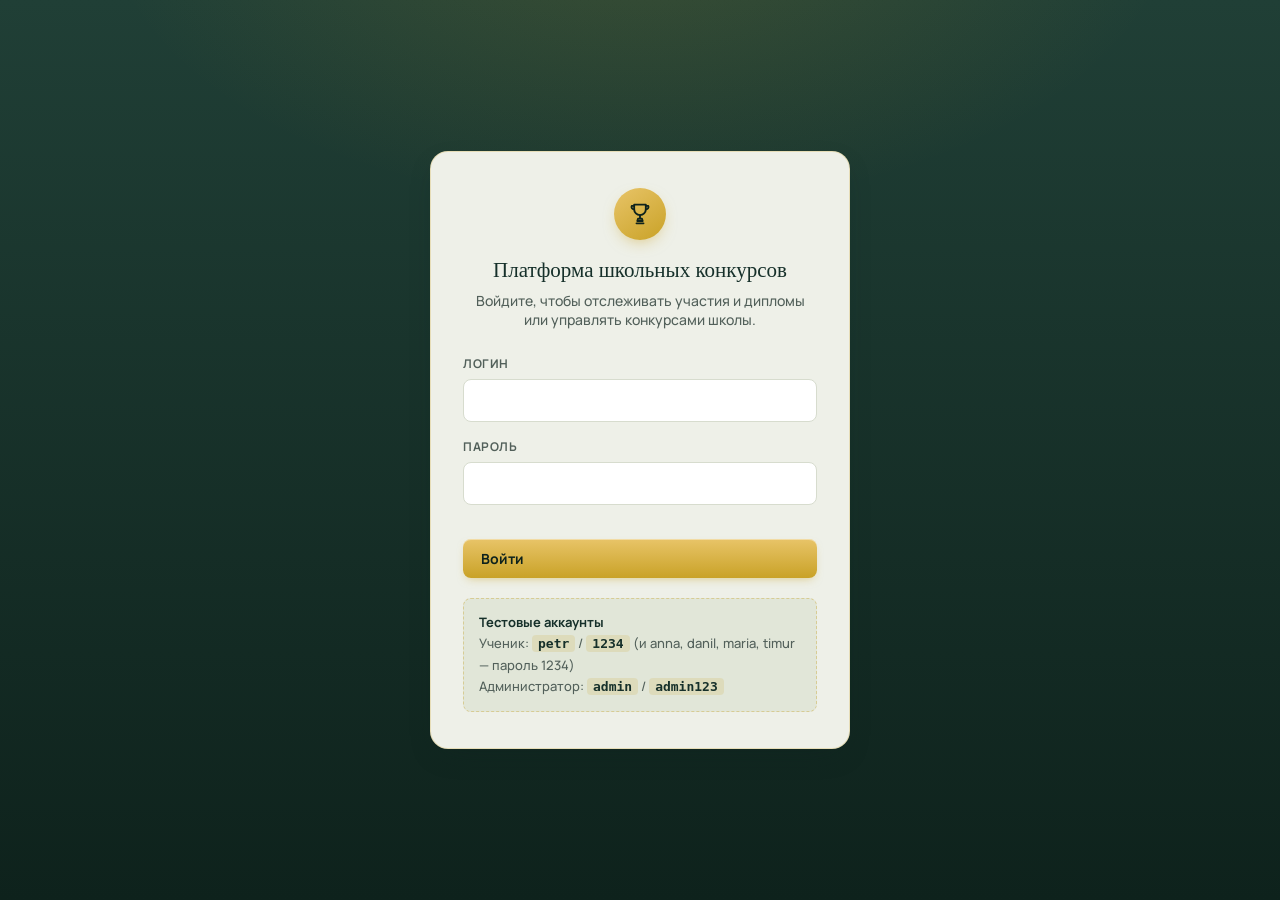
==== index.html @ c2c910e3 "Школьная платформа конкурсов: прототип 9-11 класс + редизайн «Витрина наград» Клиентский прототип (H" ====
<!doctype html>
<html lang="ru">
<head>
  <meta charset="utf-8" />
  <meta name="viewport" content="width=device-width, initial-scale=1" />
  <title>Платформа школьных конкурсов — вход</title>
  <link rel="stylesheet" href="css/style.css" />
</head>
<body>
  <div class="login-page">
    <div class="login-card">
      <div class="login-card__crest"><svg class="icon"><use href="#icon-trophy"></use></svg></div>
      <h1>Платформа школьных конкурсов</h1>
      <p class="subtitle">Войдите, чтобы отслеживать участия и дипломы или управлять конкурсами школы.</p>

      <form id="login-form">
        <div class="field">
          <label for="login">Логин</label>
          <input id="login" name="login" type="text" autocomplete="username" required />
        </div>
        <div class="field">
          <label for="password">Пароль</label>
          <input id="password" name="password" type="password" autocomplete="current-password" required />
        </div>
        <p class="error-text" id="error-text"></p>
        <button type="submit" class="btn" style="width:100%">Войти</button>
      </form>

      <div class="hint-box">
        <strong>Тестовые аккаунты</strong><br />
        Ученик: <code>petr</code> / <code>1234</code> (и anna, danil, maria, timur — пароль 1234)<br />
        Администратор: <code>admin</code> / <code>admin123</code>
      </div>
    </div>
  </div>

  <script src="js/db.js"></script>
  <script src="js/api.js"></script>
  <script src="js/common.js"></script>
  <script src="js/login.js"></script>
</body>
</html>
---- css/style.css ----
/* Шрифты размещены локально (assets/fonts) — не зависят от доступности Google Fonts
   на GitHub Pages. Forum выбран вместо Cinzel: тот же мир «гравированных римских
   капителей», но, в отличие от Cinzel, реально включает кириллицу (у Cinzel в
   каталоге Google Fonts нет кириллического подмножества вообще — для русского
   текста он молча откатывался на Georgia). Forum — однонасыщенный (400). */
@font-face {
  font-family: "Forum";
  font-style: normal;
  font-weight: 400;
  font-display: swap;
  src: url("../assets/fonts/forum-400-cyrillic.woff2") format("woff2");
  unicode-range: U+0301, U+0400-045F, U+0490-0491, U+04B0-04B1, U+2116;
}
@font-face {
  font-family: "Forum";
  font-style: normal;
  font-weight: 400;
  font-display: swap;
  src: url("../assets/fonts/forum-400-cyrillic-ext.woff2") format("woff2");
  unicode-range: U+0460-052F, U+1C80-1C8A, U+20B4, U+2DE0-2DFF, U+A640-A69F, U+FE2E-FE2F;
}
@font-face {
  font-family: "Forum";
  font-style: normal;
  font-weight: 400;
  font-display: swap;
  src: url("../assets/fonts/forum-400-latin.woff2") format("woff2");
  unicode-range: U+0000-00FF, U+0131, U+0152-0153, U+02BB-02BC, U+02C6, U+02DA, U+02DC, U+2000-206F, U+2122;
}
@font-face {
  font-family: "Manrope";
  font-style: normal;
  font-weight: 500;
  font-display: swap;
  src: url("../assets/fonts/manrope-500-cyrillic.woff2") format("woff2");
  unicode-range: U+0301, U+0400-045F, U+0490-0491, U+04B0-04B1, U+2116;
}
@font-face {
  font-family: "Manrope";
  font-style: normal;
  font-weight: 500;
  font-display: swap;
  src: url("../assets/fonts/manrope-500-cyrillic-ext.woff2") format("woff2");
  unicode-range: U+0460-052F, U+1C80-1C8A, U+20B4, U+2DE0-2DFF, U+A640-A69F, U+FE2E-FE2F;
}
@font-face {
  font-family: "Manrope";
  font-style: normal;
  font-weight: 500;
  font-display: swap;
  src: url("../assets/fonts/manrope-500-latin.woff2") format("woff2");
  unicode-range: U+0000-00FF, U+0131, U+0152-0153, U+02BB-02BC, U+02C6, U+02DA, U+02DC, U+2000-206F, U+2122;
}
@font-face {
  font-family: "Manrope";
  font-style: normal;
  font-weight: 600;
  font-display: swap;
  src: url("../assets/fonts/manrope-600-cyrillic.woff2") format("woff2");
  unicode-range: U+0301, U+0400-045F, U+0490-0491, U+04B0-04B1, U+2116;
}
@font-face {
  font-family: "Manrope";
  font-style: normal;
  font-weight: 600;
  font-display: swap;
  src: url("../assets/fonts/manrope-600-cyrillic-ext.woff2") format("woff2");
  unicode-range: U+0460-052F, U+1C80-1C8A, U+20B4, U+2DE0-2DFF, U+A640-A69F, U+FE2E-FE2F;
}
@font-face {
  font-family: "Manrope";
  font-style: normal;
  font-weight: 600;
  font-display: swap;
  src: url("../assets/fonts/manrope-600-latin.woff2") format("woff2");
  unicode-range: U+0000-00FF, U+0131, U+0152-0153, U+02BB-02BC, U+02C6, U+02DA, U+02DC, U+2000-206F, U+2122;
}
@font-face {
  font-family: "Manrope";
  font-style: normal;
  font-weight: 700;
  font-display: swap;
  src: url("../assets/fonts/manrope-700-cyrillic.woff2") format("woff2");
  unicode-range: U+0301, U+0400-045F, U+0490-0491, U+04B0-04B1, U+2116;
}
@font-face {
  font-family: "Manrope";
  font-style: normal;
  font-weight: 700;
  font-display: swap;
  src: url("../assets/fonts/manrope-700-cyrillic-ext.woff2") format("woff2");
  unicode-range: U+0460-052F, U+1C80-1C8A, U+20B4, U+2DE0-2DFF, U+A640-A69F, U+FE2E-FE2F;
}
@font-face {
  font-family: "Manrope";
  font-style: normal;
  font-weight: 700;
  font-display: swap;
  src: url("../assets/fonts/manrope-700-latin.woff2") format("woff2");
  unicode-range: U+0000-00FF, U+0131, U+0152-0153, U+02BB-02BC, U+02C6, U+02DA, U+02DC, U+2000-206F, U+2122;
}
@font-face {
  font-family: "Manrope";
  font-style: normal;
  font-weight: 800;
  font-display: swap;
  src: url("../assets/fonts/manrope-800-cyrillic.woff2") format("woff2");
  unicode-range: U+0301, U+0400-045F, U+0490-0491, U+04B0-04B1, U+2116;
}
@font-face {
  font-family: "Manrope";
  font-style: normal;
  font-weight: 800;
  font-display: swap;
  src: url("../assets/fonts/manrope-800-cyrillic-ext.woff2") format("woff2");
  unicode-range: U+0460-052F, U+1C80-1C8A, U+20B4, U+2DE0-2DFF, U+A640-A69F, U+FE2E-FE2F;
}
@font-face {
  font-family: "Manrope";
  font-style: normal;
  font-weight: 800;
  font-display: swap;
  src: url("../assets/fonts/manrope-800-latin.woff2") format("woff2");
  unicode-range: U+0000-00FF, U+0131, U+0152-0153, U+02BB-02BC, U+02C6, U+02DA, U+02DC, U+2000-206F, U+2122;
}

:root {
  --velvet: #16302a;
  --velvet-light: #203f36;
  --velvet-deeper: #0e221c;
  --brass: #c9a227;
  --brass-bright: #e8c468;
  --brass-dim: rgba(201, 162, 39, 0.38);
  --cream: #eef0e8;
  --cream-deep: #e1e6d8;
  --ink: #20251f;
  --ink-muted: #52605a;
  --border: #d7dcce;
  --danger: #a3291f;
  --danger-bg: #f7e6e3;
  --radius: 12px;
  --radius-sm: 8px;
  --shadow-card: 0 1px 2px rgba(22, 48, 41, 0.06), 0 8px 20px -10px rgba(22, 48, 41, 0.18);
  --shadow-raised: 0 10px 30px -12px rgba(14, 34, 28, 0.35);
  --ease-out: cubic-bezier(0.16, 1, 0.3, 1);
}

* { box-sizing: border-box; }

body {
  margin: 0;
  font-family: "Manrope", "Segoe UI", sans-serif;
  background: var(--cream);
  color: var(--ink);
  -webkit-font-smoothing: antialiased;
}

h1, h2, h3, .cinzel {
  font-family: "Forum", Georgia, serif;
  font-weight: 400; /* Forum ships one weight; browser-bold would fake-embolden */
}

a { color: inherit; }

::selection { background: var(--brass); color: var(--velvet-deeper); }

:focus-visible {
  outline: 2px solid var(--brass);
  outline-offset: 2px;
  border-radius: 4px;
}

::-webkit-scrollbar { width: 12px; height: 12px; }
::-webkit-scrollbar-track { background: var(--cream-deep); }
::-webkit-scrollbar-thumb { background: var(--brass-dim); border-radius: 8px; border: 3px solid var(--cream-deep); }
::-webkit-scrollbar-thumb:hover { background: var(--brass); }
* { scrollbar-color: var(--brass-dim) var(--cream-deep); scrollbar-width: thin; }

.container {
  max-width: 1120px;
  margin: 0 auto;
  padding: 0 20px;
}

/* ---------- icons ---------- */
.icon {
  width: 18px;
  height: 18px;
  stroke: currentColor;
  fill: none;
  stroke-width: 1.6;
  stroke-linecap: round;
  stroke-linejoin: round;
  flex-shrink: 0;
}
.icon-sprite { position: absolute; width: 0; height: 0; overflow: hidden; }

/* ---------- navbar: the velvet display-case rail ---------- */
.navbar {
  background: var(--velvet);
  background-image: linear-gradient(180deg, var(--velvet-light), var(--velvet) 60%);
  position: sticky;
  top: 0;
  z-index: 10;
  box-shadow: 0 1px 0 rgba(0, 0, 0, 0.25), var(--shadow-raised);
}
.navbar .container {
  display: flex;
  align-items: center;
  justify-content: space-between;
  min-height: 68px;
  flex-wrap: wrap;
  gap: 10px;
}
.navbar__brand {
  font-family: "Forum", Georgia, serif;
  font-weight: 400;
  font-size: 17px;
  letter-spacing: 0.06em;
  text-transform: uppercase;
  display: flex;
  align-items: center;
  gap: 10px;
  color: var(--cream);
}
.navbar__brand .icon { width: 24px; height: 24px; color: var(--brass-bright); }
.navbar__links {
  display: flex;
  gap: 4px;
  flex-wrap: wrap;
}
.navbar__links a {
  text-decoration: none;
  padding: 9px 16px;
  border-radius: 999px;
  color: rgba(250, 247, 240, 0.72);
  font-weight: 600;
  font-size: 13.5px;
  letter-spacing: 0.01em;
  transition: background 0.15s var(--ease-out), color 0.15s var(--ease-out);
}
.navbar__links a.active {
  background: linear-gradient(180deg, var(--brass-bright), var(--brass));
  color: var(--velvet-deeper);
}
.navbar__links a:hover:not(.active) {
  background: rgba(250, 247, 240, 0.08);
  color: var(--cream);
}
.navbar-user {
  display: flex;
  align-items: center;
  gap: 12px;
}
.navbar-user__name { font-weight: 700; font-size: 14px; color: var(--cream); }
.avatar {
  width: 32px;
  height: 32px;
  border-radius: 50%;
  display: inline-flex;
  align-items: center;
  justify-content: center;
  color: var(--velvet-deeper);
  font-weight: 700;
  font-size: 12px;
  background: linear-gradient(145deg, var(--brass-bright), var(--brass));
  border: 1px solid rgba(255, 255, 255, 0.4);
}

/* ---------- buttons ---------- */
.btn {
  display: inline-flex;
  align-items: center;
  gap: 7px;
  border: none;
  border-radius: var(--radius-sm);
  padding: 10px 18px;
  font-size: 14px;
  font-weight: 700;
  font-family: inherit;
  cursor: pointer;
  background: linear-gradient(180deg, var(--brass-bright), var(--brass));
  color: var(--velvet-deeper);
  box-shadow: 0 1px 0 rgba(255, 255, 255, 0.4) inset, 0 4px 10px -4px rgba(201, 162, 39, 0.55);
  transition: filter 0.15s var(--ease-out), transform 0.1s var(--ease-out);
}
.btn .icon { width: 16px; height: 16px; }
.btn:hover { filter: brightness(1.06); }
.btn:active { transform: translateY(1px); }
.btn--ghost {
  background: var(--cream);
  color: var(--ink);
  border: 1px solid var(--border);
  box-shadow: none;
}
.btn--ghost:hover { background: var(--cream-deep); border-color: var(--brass-dim); }
.btn--small { padding: 7px 13px; font-size: 13px; }
.btn--danger { background: var(--danger); color: #fff; box-shadow: 0 4px 10px -4px rgba(163, 41, 31, 0.5); }
.btn--danger:hover { filter: brightness(1.08); }
.btn:disabled { opacity: 0.45; cursor: not-allowed; filter: none; }
/* on the dark navbar, a ghost button needs light ink */
.navbar .btn--ghost, .navbar .btn--small.btn--ghost {
  background: rgba(250, 247, 240, 0.08);
  color: var(--cream);
  border-color: rgba(250, 247, 240, 0.25);
}
.navbar .btn--ghost:hover { background: rgba(250, 247, 240, 0.16); }

/* ---------- cards / surfaces ---------- */
.card {
  background: #fff;
  border: 1px solid var(--border);
  border-radius: var(--radius);
  box-shadow: var(--shadow-card);
  padding: 22px;
}
.section { margin: 30px 0; }
.section__title {
  font-size: 21px;
  font-weight: 700;
  margin: 0 0 14px;
  color: var(--velvet);
}
.section__subtitle {
  color: var(--ink-muted);
  font-size: 14px;
  margin: -8px 0 18px;
}

/* ---------- login page: the entrance to the case ---------- */
.login-page {
  min-height: 100vh;
  display: flex;
  align-items: center;
  justify-content: center;
  padding: 24px;
  background:
    radial-gradient(900px 500px at 50% -10%, rgba(201, 162, 39, 0.16), transparent 60%),
    linear-gradient(180deg, var(--velvet-light), var(--velvet-deeper));
}
.login-card {
  width: 100%;
  max-width: 420px;
  background: var(--cream);
  border-radius: 18px;
  box-shadow: var(--shadow-raised);
  padding: 36px 32px;
  border: 1px solid rgba(201, 162, 39, 0.25);
  position: relative;
  animation: card-rise 0.5s var(--ease-out) both;
}
.login-card__crest {
  width: 52px; height: 52px;
  border-radius: 50%;
  display: flex; align-items: center; justify-content: center;
  background: linear-gradient(145deg, var(--brass-bright), var(--brass));
  color: var(--velvet-deeper);
  margin: 0 auto 18px;
  box-shadow: 0 6px 16px -6px rgba(201, 162, 39, 0.6);
}
.login-card__crest .icon { width: 28px; height: 28px; }
.login-card h1 {
  font-size: 21px;
  margin: 0 0 8px;
  text-align: center;
  color: var(--velvet);
}
.login-card p.subtitle {
  color: var(--ink-muted);
  margin: 0 0 26px;
  font-size: 14px;
  text-align: center;
}
.field { margin-bottom: 16px; }
.field label {
  display: block;
  font-size: 12px;
  font-weight: 700;
  text-transform: uppercase;
  letter-spacing: 0.05em;
  margin-bottom: 7px;
  color: var(--ink-muted);
}
.field input, .field select, .field textarea {
  width: 100%;
  padding: 11px 13px;
  border: 1px solid var(--border);
  border-radius: var(--radius-sm);
  font-size: 14px;
  font-family: inherit;
  background: #fff;
  color: var(--ink);
}
.field input:focus, .field select:focus, .field textarea:focus {
  outline: none;
  border-color: var(--brass);
  box-shadow: 0 0 0 3px var(--brass-dim);
}
.hint-box {
  background: var(--cream-deep);
  border: 1px dashed var(--brass-dim);
  border-radius: var(--radius-sm);
  padding: 13px 15px;
  font-size: 13px;
  color: var(--ink-muted);
  margin-top: 20px;
  line-height: 1.6;
}
.hint-box strong { color: var(--velvet); }
.hint-box code { background: rgba(201, 162, 39, 0.16); color: var(--velvet); padding: 1px 6px; border-radius: 4px; font-weight: 700; }
.error-text { color: var(--danger); font-size: 13px; margin: 8px 0 0; min-height: 18px; }

@keyframes card-rise {
  from { opacity: 0; transform: translateY(10px); }
  to { opacity: 1; transform: translateY(0); }
}

/* ---------- trophy shelf: the signature move ---------- */
.trophy-shelf {
  background: linear-gradient(180deg, var(--velvet-light), var(--velvet-deeper));
  border-radius: var(--radius);
  padding: 22px 22px 18px;
  position: relative;
  overflow: hidden;
  box-shadow: var(--shadow-raised);
}
.trophy-shelf__rail {
  display: flex;
  justify-content: space-between;
  gap: 6px;
  position: relative;
  padding-bottom: 14px;
  background-image:
    repeating-linear-gradient(90deg, rgba(201, 162, 39, 0.18) 0, rgba(201, 162, 39, 0.18) 1px, transparent 1px, transparent calc(100% / 6));
}
.trophy-shelf__rail::after {
  content: "";
  position: absolute;
  left: 0; right: 0; bottom: 0;
  height: 3px;
  background: linear-gradient(90deg, var(--brass-dim), var(--brass), var(--brass-dim));
  border-radius: 2px;
}
.trophy-slot {
  flex: 1;
  display: flex;
  flex-direction: column;
  align-items: center;
  gap: 8px;
  padding-top: 4px;
  min-width: 0;
  opacity: 0;
  animation: slot-rise 0.5s var(--ease-out) forwards;
}
.trophy-slot__icon {
  width: 40px; height: 40px;
  border-radius: 50%;
  display: flex; align-items: center; justify-content: center;
  color: var(--brass-dim);
  border: 1.5px dashed var(--brass-dim);
}
.trophy-slot__icon .icon { width: 22px; height: 22px; }
.trophy-slot--earned .trophy-slot__icon {
  color: var(--velvet-deeper);
  border: none;
  background: linear-gradient(145deg, var(--brass-bright), var(--brass));
  box-shadow: 0 0 0 4px rgba(232, 196, 104, 0.14), 0 6px 14px -4px rgba(201, 162, 39, 0.7);
}
.trophy-slot--current .trophy-slot__icon {
  color: var(--velvet-deeper);
  border: none;
  background: linear-gradient(145deg, var(--brass-bright), var(--brass));
  box-shadow: 0 0 0 5px rgba(232, 196, 104, 0.28), 0 0 18px rgba(232, 196, 104, 0.55);
  animation: glow-pulse 2.4s ease-in-out infinite;
}
.trophy-slot__label {
  font-size: 10.5px;
  font-weight: 700;
  letter-spacing: 0.04em;
  text-transform: uppercase;
  color: rgba(250, 247, 240, 0.45);
  white-space: nowrap;
}
.trophy-slot--earned .trophy-slot__label,
.trophy-slot--current .trophy-slot__label { color: var(--brass-bright); }

@keyframes slot-rise {
  from { opacity: 0; transform: translateY(8px) scale(0.92); }
  to { opacity: 1; transform: translateY(0) scale(1); }
}
@keyframes glow-pulse {
  0%, 100% { box-shadow: 0 0 0 5px rgba(232, 196, 104, 0.28), 0 0 18px rgba(232, 196, 104, 0.55); }
  50% { box-shadow: 0 0 0 8px rgba(232, 196, 104, 0.16), 0 0 26px rgba(232, 196, 104, 0.8); }
}

.progress-bar-track {
  flex: 1;
  min-width: 160px;
  background: rgba(250, 247, 240, 0.12);
  border-radius: 20px;
  height: 10px;
  overflow: hidden;
  border: 1px solid var(--brass-dim);
}
.progress-bar-fill {
  height: 100%;
  background: linear-gradient(90deg, var(--brass), var(--brass-bright));
  border-radius: 20px;
  transition: width 0.6s var(--ease-out);
}
/* Footer strip inside the trophy-shelf card: level pill + in-level progress +
   the brass points plaque, "рядом" (right beside) the shelf as the contract
   asks — not buried in a separate generic card below. */
.trophy-shelf__footer {
  display: flex;
  align-items: center;
  gap: 18px;
  margin-top: 16px;
  flex-wrap: wrap;
}
.level-badge {
  display: inline-flex;
  align-items: center;
  gap: 6px;
  background: rgba(250, 247, 240, 0.08);
  border: 1px solid var(--brass-dim);
  color: var(--brass-bright);
  font-family: "Forum", Georgia, serif;
  font-weight: 400;
  letter-spacing: 0.03em;
  padding: 7px 16px;
  border-radius: 999px;
  font-size: 13px;
  flex-shrink: 0;
}
.trophy-shelf__progress { flex: 1; min-width: 160px; }
.trophy-shelf__next {
  margin-top: 6px;
  font-size: 12px;
  color: rgba(250, 247, 240, 0.55);
}

/* The points plaque — cast like a brass nameplate, not a generic stat card. */
.points-plaque {
  flex-shrink: 0;
  text-align: center;
  min-width: 108px;
  padding: 8px 18px;
  border-radius: var(--radius-sm);
  background: linear-gradient(165deg, var(--brass-bright), var(--brass));
  color: var(--velvet-deeper);
  /* flush-mounted engraved plate, not a floating card: inset highlight only */
  box-shadow: 0 1px 0 rgba(255, 255, 255, 0.45) inset, 0 -1px 0 rgba(14, 34, 28, 0.25) inset;
}
.points-plaque__label {
  display: block;
  font-family: "Forum", Georgia, serif;
  font-size: 11px;
  letter-spacing: 0.08em;
  text-transform: uppercase;
  color: var(--velvet-deeper);
}
.points-plaque__value {
  display: block;
  font-family: "Forum", Georgia, serif;
  font-size: 22px;
  line-height: 1.3;
  font-variant-numeric: tabular-nums;
}

/* Three fixed-size plaques, one per stat — each its own bordered card on
   cream ground with an engraved-capital label, not one shared card. */
.stat-plaques {
  display: flex;
  gap: 14px;
  margin-top: 16px;
  flex-wrap: wrap;
}
.stat-plaque {
  flex: 1 1 150px;
  min-width: 130px;
  text-align: center;
  background: #fff;
  border: 1px solid var(--border);
  border-radius: var(--radius);
  padding: 16px 12px;
  box-shadow: var(--shadow-card);
}
.stat-plaque strong {
  font-family: "Forum", Georgia, serif;
  font-weight: 400;
  font-size: 26px;
  font-variant-numeric: tabular-nums;
  color: var(--velvet);
  display: block;
  margin-bottom: 4px;
}
.stat-plaque span {
  font-family: "Forum", Georgia, serif;
  font-size: 11px;
  color: var(--ink-muted);
  text-transform: uppercase;
  letter-spacing: 0.06em;
}

/* ---------- grid of contest cards ---------- */
.grid {
  display: grid;
  grid-template-columns: repeat(auto-fill, minmax(260px, 1fr));
  gap: 16px;
}
.contest-card {
  background: #fff;
  border: 1px solid var(--border);
  border-radius: var(--radius);
  box-shadow: var(--shadow-card);
  padding: 18px;
  display: flex;
  flex-direction: column;
  gap: 10px;
  transition: box-shadow 0.2s var(--ease-out), transform 0.2s var(--ease-out);
}
.contest-card:hover { box-shadow: var(--shadow-raised); transform: translateY(-2px); }
.contest-card__title { font-weight: 800; font-size: 15.5px; color: var(--velvet); }
.contest-card__meta { font-size: 12.5px; color: var(--ink-muted); display: flex; justify-content: space-between; }

/* ---------- badges: plaques, fixed width regardless of status ---------- */
.badge {
  display: inline-flex;
  align-items: center;
  gap: 5px;
  min-width: 108px;
  justify-content: center;
  padding: 4px 10px;
  border-radius: 6px;
  font-size: 11.5px;
  font-weight: 700;
  letter-spacing: 0.02em;
  text-transform: uppercase;
  border: 1px solid transparent;
}
.badge--upcoming { background: var(--cream-deep); color: var(--ink-muted); border-color: var(--border); }
.badge--active { background: #fdf0d2; color: #7a5a12; border-color: rgba(201, 162, 39, 0.4); }
.badge--finished { background: #eceae2; color: #5c6b63; border-color: var(--border); }
.badge--registered { background: var(--cream-deep); color: var(--ink-muted); border-color: var(--border); }
.badge--in_progress { background: #fdf0d2; color: #7a5a12; border-color: rgba(201, 162, 39, 0.4); }
.badge--completed { background: #e4efe9; color: #1f5744; border-color: rgba(31, 87, 68, 0.22); }
.badge--winner { background: linear-gradient(180deg, var(--brass-bright), var(--brass)); color: var(--velvet-deeper); border-color: transparent; }

/* ---------- tables ---------- */
table.data-table {
  width: 100%;
  border-collapse: collapse;
  font-size: 14px;
}
.data-table th, .data-table td {
  text-align: left;
  padding: 11px 12px;
  border-bottom: 1px solid var(--border);
  font-variant-numeric: tabular-nums;
}
.data-table th {
  color: var(--ink-muted);
  font-weight: 700;
  font-size: 11.5px;
  text-transform: uppercase;
  letter-spacing: 0.04em;
}
.data-table tbody tr:hover { background: var(--cream-deep); }
.table-wrap { overflow-x: auto; }

/* ---------- modal ---------- */
.modal-overlay {
  position: fixed; inset: 0;
  background: rgba(14, 34, 28, 0.55);
  display: flex; align-items: center; justify-content: center;
  padding: 20px; z-index: 50;
}
.modal-overlay.hidden { display: none; }
.modal {
  background: var(--cream); border-radius: 14px; padding: 26px;
  width: 100%; max-width: 480px; max-height: 90vh; overflow-y: auto;
  border: 1px solid var(--brass-dim);
  box-shadow: var(--shadow-raised);
}
.modal h2 { margin: 0 0 18px; font-size: 18px; color: var(--velvet); }
.modal__actions { display: flex; justify-content: flex-end; gap: 10px; margin-top: 20px; }

/* ---------- tabs (admin) ---------- */
.tabs {
  display: flex;
  gap: 4px;
  border-bottom: 1px solid var(--border);
  margin-bottom: 22px;
  flex-wrap: wrap;
}
.tab-btn {
  display: inline-flex;
  align-items: center;
  gap: 7px;
  border: none; background: none; cursor: pointer;
  padding: 11px 16px; font-size: 14px; font-weight: 700;
  color: var(--ink-muted); border-bottom: 2px solid transparent;
  transition: color 0.15s var(--ease-out), border-color 0.15s var(--ease-out);
}
.tab-btn:hover { color: var(--velvet); }
.tab-btn.active { color: var(--velvet); border-color: var(--brass); }
.tab-panel { display: none; }
.tab-panel.active { display: block; }

/* ---------- toasts ---------- */
#toast-box {
  position: fixed; bottom: 20px; right: 20px;
  display: flex; flex-direction: column; gap: 8px; z-index: 100;
}
.toast {
  display: flex; align-items: center; gap: 10px;
  background: var(--velvet); color: var(--cream); padding: 13px 18px;
  border-radius: 10px; font-size: 14px; box-shadow: var(--shadow-raised);
  border: 1px solid rgba(201, 162, 39, 0.35);
  opacity: 0; transform: translateY(8px); transition: all 0.3s var(--ease-out);
}
.toast .icon { color: var(--brass-bright); width: 18px; height: 18px; }
.toast--visible { opacity: 1; transform: translateY(0); }
.toast--error { background: var(--danger); border-color: rgba(255, 255, 255, 0.2); }
.toast--error .icon { color: #fff; }

/* ---------- misc ---------- */
.empty-state { color: var(--ink-muted); font-size: 14px; padding: 32px; text-align: center; }
.flex-row { display: flex; align-items: center; gap: 10px; flex-wrap: wrap; }
.flex-between { display: flex; align-items: center; justify-content: space-between; gap: 10px; flex-wrap: wrap; }
.file-drop {
  display: flex; flex-direction: column; align-items: center; gap: 8px;
  border: 1.5px dashed var(--brass-dim);
  border-radius: var(--radius-sm);
  padding: 26px;
  text-align: center;
  color: var(--ink-muted);
  font-size: 14px;
  cursor: pointer;
  background: var(--cream-deep);
  transition: border-color 0.15s var(--ease-out), background 0.15s var(--ease-out);
}
.file-drop .icon { width: 26px; height: 26px; color: var(--brass); }
.file-drop:hover { border-color: var(--brass); background: #fdf6e5; color: var(--velvet); }

@media (max-width: 640px) {
  .navbar .container { flex-direction: column; align-items: flex-start; }
  .trophy-shelf__footer { flex-direction: column; align-items: stretch; }
  .points-plaque { min-width: 0; }
  .trophy-slot__label { font-size: 9px; }
}
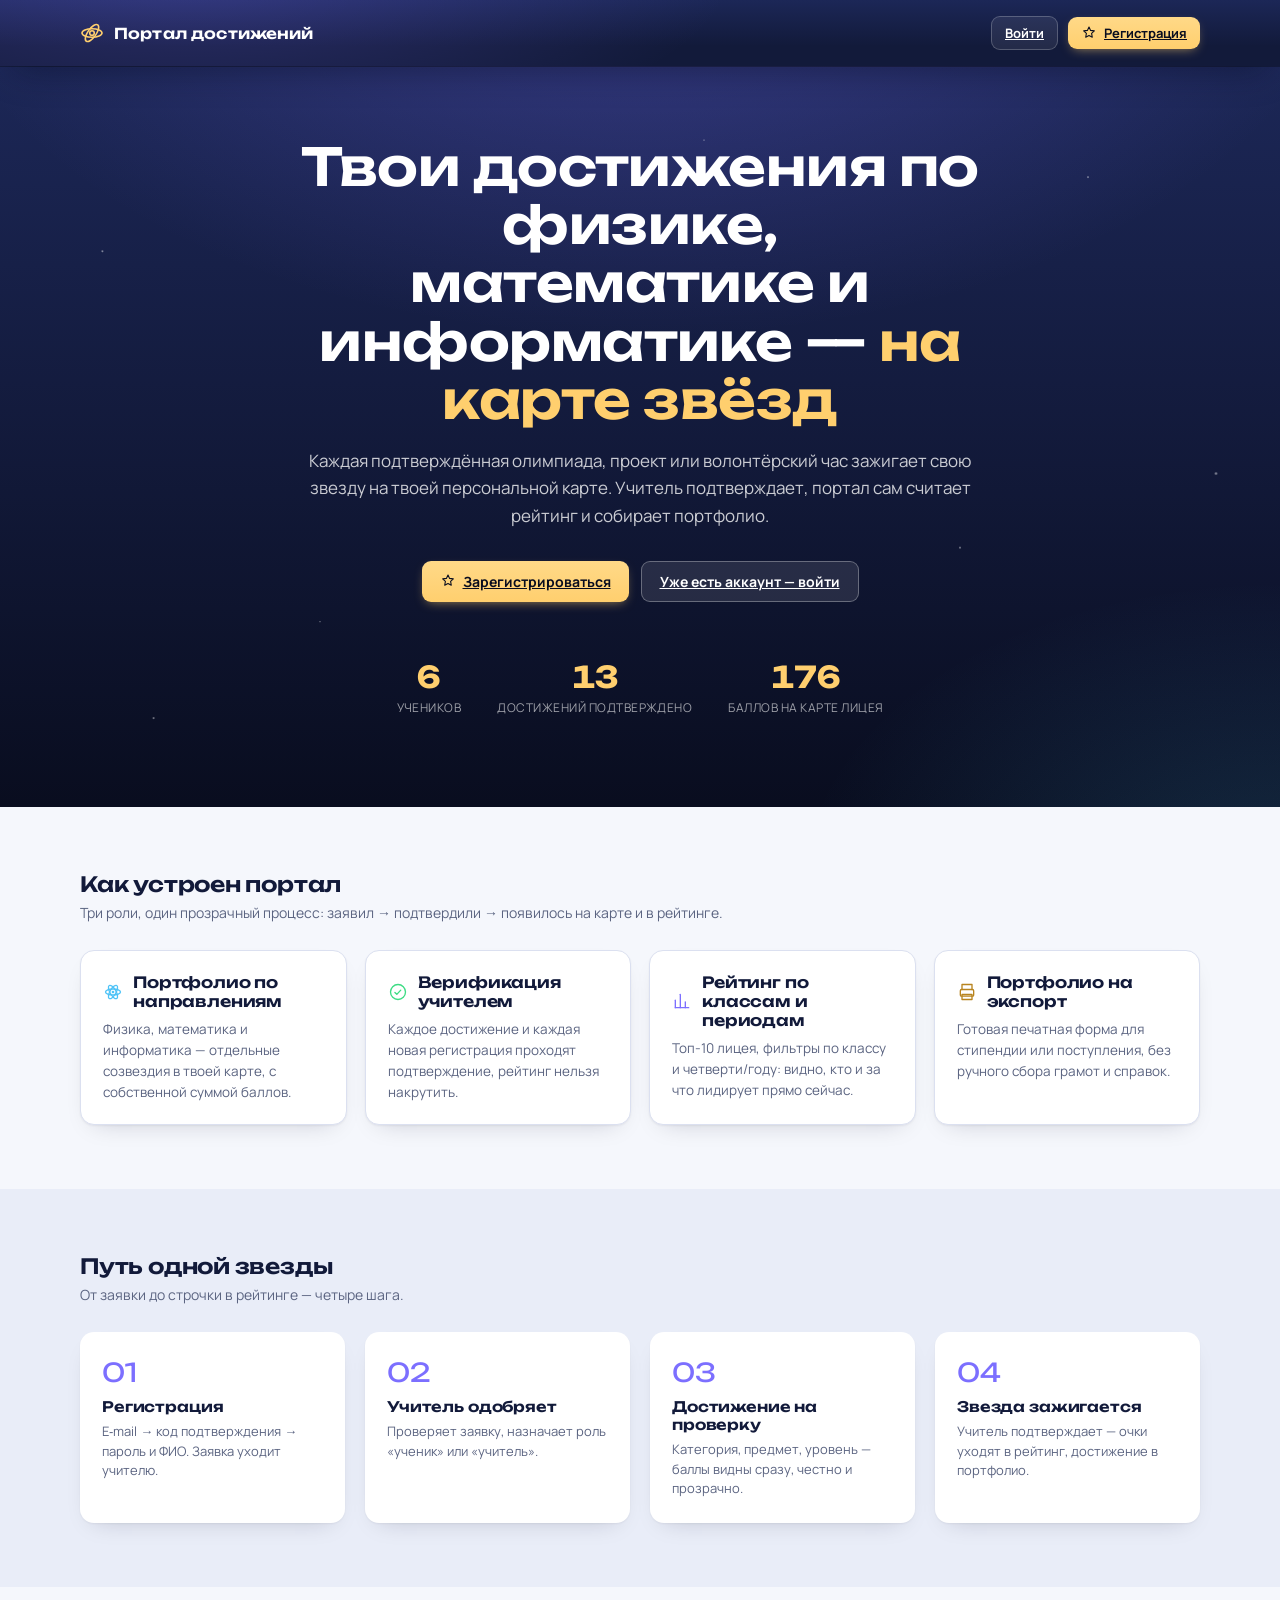
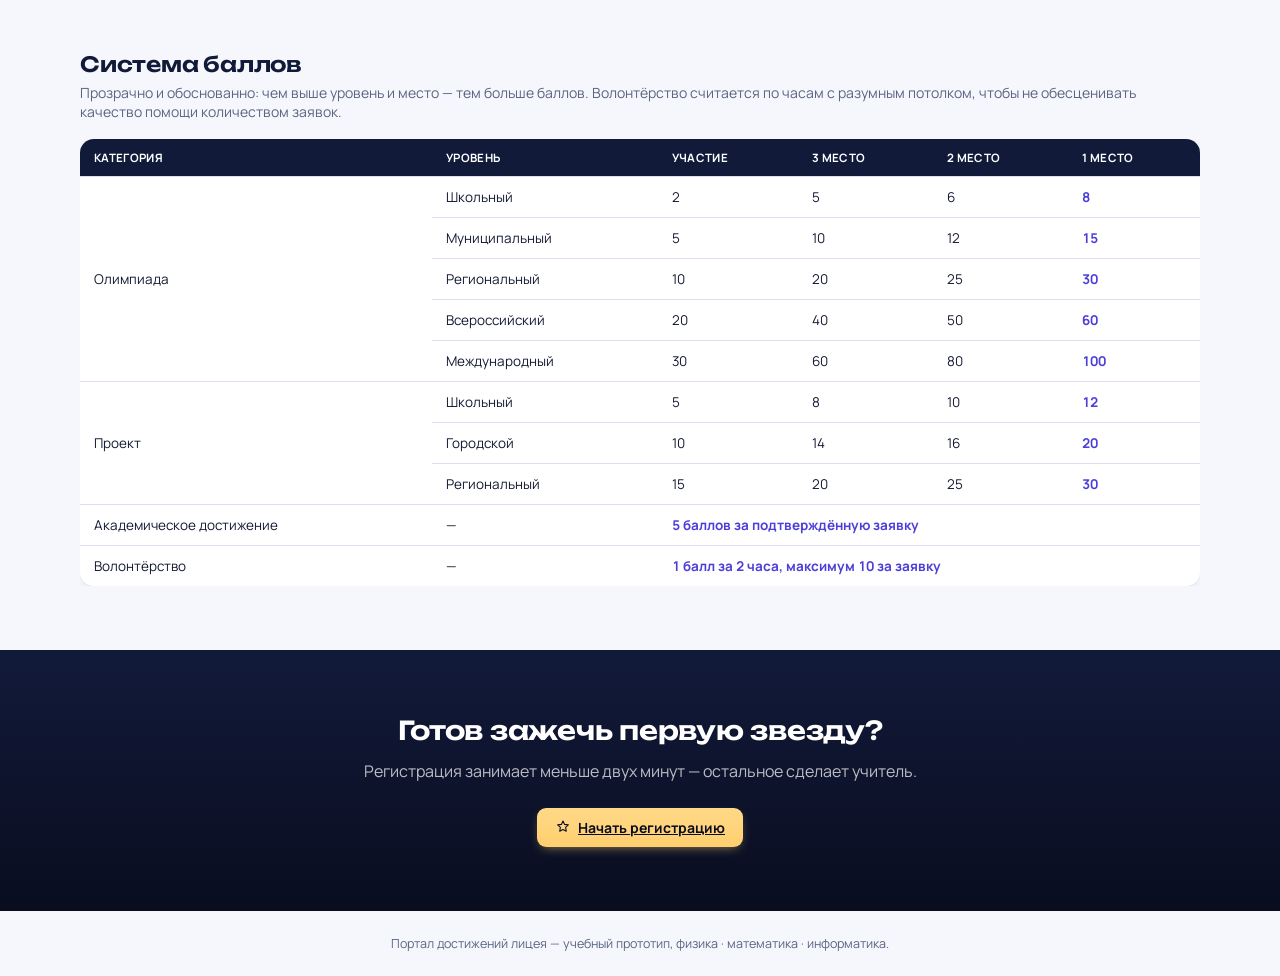
==== commit f60c0283: "Портал достижений лицея: полный пивот продукта под новое ТЗ Заменил «Платформу школьных конкурсов» н" ====
--- a/index.html
+++ b/index.html
@@ -3,40 +3,124 @@
 <head>
   <meta charset="utf-8" />
   <meta name="viewport" content="width=device-width, initial-scale=1" />
-  <title>Платформа школьных конкурсов — вход</title>
+  <title>Портал достижений лицея</title>
+  <meta name="description" content="Карта достижений лицея по физике, математике и информатике: портфолио, рейтинг, верификация учителем." />
   <link rel="stylesheet" href="css/style.css" />
 </head>
 <body>
-  <div class="login-page">
-    <div class="login-card">
-      <div class="login-card__crest"><svg class="icon"><use href="#icon-trophy"></use></svg></div>
-      <h1>Платформа школьных конкурсов</h1>
-      <p class="subtitle">Войдите, чтобы отслеживать участия и дипломы или управлять конкурсами школы.</p>
-
-      <form id="login-form">
-        <div class="field">
-          <label for="login">Логин</label>
-          <input id="login" name="login" type="text" autocomplete="username" required />
-        </div>
-        <div class="field">
-          <label for="password">Пароль</label>
-          <input id="password" name="password" type="password" autocomplete="current-password" required />
-        </div>
-        <p class="error-text" id="error-text"></p>
-        <button type="submit" class="btn" style="width:100%">Войти</button>
-      </form>
-
-      <div class="hint-box">
-        <strong>Тестовые аккаунты</strong><br />
-        Ученик: <code>petr</code> / <code>1234</code> (и anna, danil, maria, timur — пароль 1234)<br />
-        Администратор: <code>admin</code> / <code>admin123</code>
+  <nav class="navbar">
+    <div class="container">
+      <a href="index.html" class="navbar__brand"><svg class="icon"><use href="#icon-orbit"></use></svg>Портал достижений</a>
+      <div class="navbar__links"></div>
+      <div class="flex-row">
+        <a href="login.html" class="btn btn--ghost btn--small">Войти</a>
+        <a href="login.html?tab=register" class="btn btn--star btn--small"><svg class="icon"><use href="#icon-star"></use></svg>Регистрация</a>
       </div>
     </div>
-  </div>
+  </nav>
+
+  <header class="hero">
+    <div class="container hero__content">
+      <h1>Твои достижения по физике, математике и информатике — <span class="accent">на карте звёзд</span></h1>
+      <p class="lead">Каждая подтверждённая олимпиада, проект или волонтёрский час зажигает свою звезду на твоей персональной карте. Учитель подтверждает, портал сам считает рейтинг и собирает портфолио.</p>
+      <div class="hero__actions">
+        <a href="login.html?tab=register" class="btn btn--star"><svg class="icon"><use href="#icon-star"></use></svg>Зарегистрироваться</a>
+        <a href="login.html" class="btn btn--ghost" style="background:rgba(255,255,255,.1); color:#fff; border-color:rgba(255,255,255,.3);">Уже есть аккаунт — войти</a>
+      </div>
+      <div class="hero__stats" id="hero-stats">
+        <div class="hero__stat"><strong id="stat-students">—</strong><span>учеников</span></div>
+        <div class="hero__stat"><strong id="stat-achievements">—</strong><span>достижений подтверждено</span></div>
+        <div class="hero__stat"><strong id="stat-points">—</strong><span>баллов на карте лицея</span></div>
+      </div>
+    </div>
+  </header>
+
+  <section class="features">
+    <div class="container">
+      <h2 class="section__title">Как устроен портал</h2>
+      <p class="section__subtitle">Три роли, один прозрачный процесс: заявил → подтвердили → появилось на карте и в рейтинге.</p>
+      <div class="features__grid">
+        <div class="feature-card">
+          <h3><svg class="icon feature-card__inline-icon" style="color:var(--subj-physics);"><use href="#icon-atom"></use></svg>Портфолио по направлениям</h3>
+          <p>Физика, математика и информатика — отдельные созвездия в твоей карте, с собственной суммой баллов.</p>
+        </div>
+        <div class="feature-card">
+          <h3><svg class="icon feature-card__inline-icon" style="color:var(--state-approved);"><use href="#icon-check-circle"></use></svg>Верификация учителем</h3>
+          <p>Каждое достижение и каждая новая регистрация проходят подтверждение, рейтинг нельзя накрутить.</p>
+        </div>
+        <div class="feature-card">
+          <h3><svg class="icon feature-card__inline-icon" style="color:var(--brand);"><use href="#icon-chart"></use></svg>Рейтинг по классам и периодам</h3>
+          <p>Топ-10 лицея, фильтры по классу и четверти/году: видно, кто и за что лидирует прямо сейчас.</p>
+        </div>
+        <div class="feature-card">
+          <h3><svg class="icon feature-card__inline-icon" style="color:#b8841f;"><use href="#icon-print"></use></svg>Портфолио на экспорт</h3>
+          <p>Готовая печатная форма для стипендии или поступления, без ручного сбора грамот и справок.</p>
+        </div>
+      </div>
+    </div>
+  </section>
+
+  <section class="steps">
+    <div class="container">
+      <h2 class="section__title">Путь одной звезды</h2>
+      <p class="section__subtitle">От заявки до строчки в рейтинге — четыре шага.</p>
+      <div class="steps__list">
+        <div class="step-card"><div class="step-card__num">01</div><h3>Регистрация</h3><p>E‑mail → код подтверждения → пароль и ФИО. Заявка уходит учителю.</p></div>
+        <div class="step-card"><div class="step-card__num">02</div><h3>Учитель одобряет</h3><p>Проверяет заявку, назначает роль «ученик» или «учитель».</p></div>
+        <div class="step-card"><div class="step-card__num">03</div><h3>Достижение на проверку</h3><p>Категория, предмет, уровень — баллы видны сразу, честно и прозрачно.</p></div>
+        <div class="step-card"><div class="step-card__num">04</div><h3>Звезда зажигается</h3><p>Учитель подтверждает — очки уходят в рейтинг, достижение в портфолио.</p></div>
+      </div>
+    </div>
+  </section>
+
+  <section class="points-table-section">
+    <div class="container">
+      <h2 class="section__title">Система баллов</h2>
+      <p class="section__subtitle">Прозрачно и обоснованно: чем выше уровень и место — тем больше баллов. Волонтёрство считается по часам с разумным потолком, чтобы не обесценивать качество помощи количеством заявок.</p>
+      <div class="table-wrap">
+        <table class="points-table">
+          <thead><tr><th>Категория</th><th>Уровень</th><th>Участие</th><th>3 место</th><th>2 место</th><th>1 место</th></tr></thead>
+          <tbody>
+            <tr><td rowspan="5">Олимпиада</td><td>Школьный</td><td>2</td><td>5</td><td>6</td><td>8</td></tr>
+            <tr><td>Муниципальный</td><td>5</td><td>10</td><td>12</td><td>15</td></tr>
+            <tr><td>Региональный</td><td>10</td><td>20</td><td>25</td><td>30</td></tr>
+            <tr><td>Всероссийский</td><td>20</td><td>40</td><td>50</td><td>60</td></tr>
+            <tr><td>Международный</td><td>30</td><td>60</td><td>80</td><td>100</td></tr>
+            <tr><td rowspan="3">Проект</td><td>Школьный</td><td>5</td><td>8</td><td>10</td><td>12</td></tr>
+            <tr><td>Городской</td><td>10</td><td>14</td><td>16</td><td>20</td></tr>
+            <tr><td>Региональный</td><td>15</td><td>20</td><td>25</td><td>30</td></tr>
+            <tr><td>Академическое достижение</td><td>—</td><td colspan="4">5 баллов за подтверждённую заявку</td></tr>
+            <tr><td>Волонтёрство</td><td>—</td><td colspan="4">1 балл за 2 часа, максимум 10 за заявку</td></tr>
+          </tbody>
+        </table>
+      </div>
+    </div>
+  </section>
+
+  <section class="footer-cta">
+    <div class="container">
+      <h2>Готов зажечь первую звезду?</h2>
+      <p>Регистрация занимает меньше двух минут — остальное сделает учитель.</p>
+      <a href="login.html?tab=register" class="btn btn--star"><svg class="icon"><use href="#icon-star"></use></svg>Начать регистрацию</a>
+    </div>
+  </section>
+
+  <footer class="site-footer container">Портал достижений лицея — учебный прототип, физика · математика · информатика.</footer>
 
   <script src="js/db.js"></script>
   <script src="js/api.js"></script>
   <script src="js/common.js"></script>
-  <script src="js/login.js"></script>
+  <script>
+    (async function initLanding() {
+      const [students, achievements, rating] = await Promise.all([
+        api.users.list({ role: 'student' }),
+        api.achievements.list({ status: 'approved' }),
+        api.rating.compute(),
+      ]);
+      document.getElementById('stat-students').textContent = students.length;
+      document.getElementById('stat-achievements').textContent = achievements.length;
+      document.getElementById('stat-points').textContent = rating.reduce((s, r) => s + r.total, 0);
+    })();
+  </script>
 </body>
 </html>
--- a/css/style.css
+++ b/css/style.css
@@ -1,147 +1,42 @@
-/* Шрифты размещены локально (assets/fonts) — не зависят от доступности Google Fonts
-   на GitHub Pages. Forum выбран вместо Cinzel: тот же мир «гравированных римских
-   капителей», но, в отличие от Cinzel, реально включает кириллицу (у Cinzel в
-   каталоге Google Fonts нет кириллического подмножества вообще — для русского
-   текста он молча откатывался на Georgia). Forum — однонасыщенный (400). */
-@font-face {
-  font-family: "Forum";
-  font-style: normal;
-  font-weight: 400;
-  font-display: swap;
-  src: url("../assets/fonts/forum-400-cyrillic.woff2") format("woff2");
-  unicode-range: U+0301, U+0400-045F, U+0490-0491, U+04B0-04B1, U+2116;
-}
-@font-face {
-  font-family: "Forum";
-  font-style: normal;
-  font-weight: 400;
-  font-display: swap;
-  src: url("../assets/fonts/forum-400-cyrillic-ext.woff2") format("woff2");
-  unicode-range: U+0460-052F, U+1C80-1C8A, U+20B4, U+2DE0-2DFF, U+A640-A69F, U+FE2E-FE2F;
-}
-@font-face {
-  font-family: "Forum";
-  font-style: normal;
-  font-weight: 400;
-  font-display: swap;
-  src: url("../assets/fonts/forum-400-latin.woff2") format("woff2");
-  unicode-range: U+0000-00FF, U+0131, U+0152-0153, U+02BB-02BC, U+02C6, U+02DA, U+02DC, U+2000-206F, U+2122;
-}
-@font-face {
-  font-family: "Manrope";
-  font-style: normal;
-  font-weight: 500;
-  font-display: swap;
-  src: url("../assets/fonts/manrope-500-cyrillic.woff2") format("woff2");
-  unicode-range: U+0301, U+0400-045F, U+0490-0491, U+04B0-04B1, U+2116;
-}
-@font-face {
-  font-family: "Manrope";
-  font-style: normal;
-  font-weight: 500;
-  font-display: swap;
-  src: url("../assets/fonts/manrope-500-cyrillic-ext.woff2") format("woff2");
-  unicode-range: U+0460-052F, U+1C80-1C8A, U+20B4, U+2DE0-2DFF, U+A640-A69F, U+FE2E-FE2F;
-}
-@font-face {
-  font-family: "Manrope";
-  font-style: normal;
-  font-weight: 500;
-  font-display: swap;
-  src: url("../assets/fonts/manrope-500-latin.woff2") format("woff2");
-  unicode-range: U+0000-00FF, U+0131, U+0152-0153, U+02BB-02BC, U+02C6, U+02DA, U+02DC, U+2000-206F, U+2122;
-}
-@font-face {
-  font-family: "Manrope";
-  font-style: normal;
-  font-weight: 600;
-  font-display: swap;
-  src: url("../assets/fonts/manrope-600-cyrillic.woff2") format("woff2");
-  unicode-range: U+0301, U+0400-045F, U+0490-0491, U+04B0-04B1, U+2116;
-}
-@font-face {
-  font-family: "Manrope";
-  font-style: normal;
-  font-weight: 600;
-  font-display: swap;
-  src: url("../assets/fonts/manrope-600-cyrillic-ext.woff2") format("woff2");
-  unicode-range: U+0460-052F, U+1C80-1C8A, U+20B4, U+2DE0-2DFF, U+A640-A69F, U+FE2E-FE2F;
-}
-@font-face {
-  font-family: "Manrope";
-  font-style: normal;
-  font-weight: 600;
-  font-display: swap;
-  src: url("../assets/fonts/manrope-600-latin.woff2") format("woff2");
-  unicode-range: U+0000-00FF, U+0131, U+0152-0153, U+02BB-02BC, U+02C6, U+02DA, U+02DC, U+2000-206F, U+2122;
-}
-@font-face {
-  font-family: "Manrope";
-  font-style: normal;
-  font-weight: 700;
-  font-display: swap;
-  src: url("../assets/fonts/manrope-700-cyrillic.woff2") format("woff2");
-  unicode-range: U+0301, U+0400-045F, U+0490-0491, U+04B0-04B1, U+2116;
-}
-@font-face {
-  font-family: "Manrope";
-  font-style: normal;
-  font-weight: 700;
-  font-display: swap;
-  src: url("../assets/fonts/manrope-700-cyrillic-ext.woff2") format("woff2");
-  unicode-range: U+0460-052F, U+1C80-1C8A, U+20B4, U+2DE0-2DFF, U+A640-A69F, U+FE2E-FE2F;
-}
-@font-face {
-  font-family: "Manrope";
-  font-style: normal;
-  font-weight: 700;
-  font-display: swap;
-  src: url("../assets/fonts/manrope-700-latin.woff2") format("woff2");
-  unicode-range: U+0000-00FF, U+0131, U+0152-0153, U+02BB-02BC, U+02C6, U+02DA, U+02DC, U+2000-206F, U+2122;
-}
-@font-face {
-  font-family: "Manrope";
-  font-style: normal;
-  font-weight: 800;
-  font-display: swap;
-  src: url("../assets/fonts/manrope-800-cyrillic.woff2") format("woff2");
-  unicode-range: U+0301, U+0400-045F, U+0490-0491, U+04B0-04B1, U+2116;
-}
-@font-face {
-  font-family: "Manrope";
-  font-style: normal;
-  font-weight: 800;
-  font-display: swap;
-  src: url("../assets/fonts/manrope-800-cyrillic-ext.woff2") format("woff2");
-  unicode-range: U+0460-052F, U+1C80-1C8A, U+20B4, U+2DE0-2DFF, U+A640-A69F, U+FE2E-FE2F;
-}
-@font-face {
-  font-family: "Manrope";
-  font-style: normal;
-  font-weight: 800;
-  font-display: swap;
-  src: url("../assets/fonts/manrope-800-latin.woff2") format("woff2");
-  unicode-range: U+0000-00FF, U+0131, U+0152-0153, U+02BB-02BC, U+02C6, U+02DA, U+02DC, U+2000-206F, U+2122;
-}
+/* Шрифты размещены локально (assets/fonts), без зависимости от CDN.
+   Unbounded — геометричная, "обсерваторная" витрина (заголовки, числа);
+   Manrope — рабочий интерфейсный текст. Обе гарнитуры проверены на
+   реальную поддержку кириллицы перед выбором (см. DESIGN.md). Оба
+   семейства — variable fonts: Google отдаёт ОДИН файл на подмножество
+   символов для всего диапазона насыщенностей, поэтому font-weight
+   объявлен диапазоном (не дискретным числом) — иначе браузер не знает,
+   что это один файл, и жирные начертания откатываются на обычные. */
+@font-face { font-family: "Unbounded"; font-style: normal; font-weight: 200 900; font-display: swap; src: url("../assets/fonts/unbounded-cyrillic.woff2") format("woff2"); unicode-range: U+0301, U+0400-045F, U+0490-0491, U+04B0-04B1, U+2116; }
+@font-face { font-family: "Unbounded"; font-style: normal; font-weight: 200 900; font-display: swap; src: url("../assets/fonts/unbounded-cyrillic-ext.woff2") format("woff2"); unicode-range: U+0460-052F, U+1C80-1C8A, U+20B4, U+2DE0-2DFF, U+A640-A69F, U+FE2E-FE2F; }
+@font-face { font-family: "Unbounded"; font-style: normal; font-weight: 200 900; font-display: swap; src: url("../assets/fonts/unbounded-latin.woff2") format("woff2"); unicode-range: U+0000-00FF, U+2000-206F, U+2122; }
+@font-face { font-family: "Manrope"; font-style: normal; font-weight: 200 800; font-display: swap; src: url("../assets/fonts/manrope-cyrillic.woff2") format("woff2"); unicode-range: U+0301, U+0400-045F, U+0490-0491, U+04B0-04B1, U+2116; }
+@font-face { font-family: "Manrope"; font-style: normal; font-weight: 200 800; font-display: swap; src: url("../assets/fonts/manrope-cyrillic-ext.woff2") format("woff2"); unicode-range: U+0460-052F, U+1C80-1C8A, U+20B4, U+2DE0-2DFF, U+A640-A69F, U+FE2E-FE2F; }
+@font-face { font-family: "Manrope"; font-style: normal; font-weight: 200 800; font-display: swap; src: url("../assets/fonts/manrope-latin.woff2") format("woff2"); unicode-range: U+0000-00FF, U+2000-206F, U+2122; }
 
 :root {
-  --velvet: #16302a;
-  --velvet-light: #203f36;
-  --velvet-deeper: #0e221c;
-  --brass: #c9a227;
-  --brass-bright: #e8c468;
-  --brass-dim: rgba(201, 162, 39, 0.38);
-  --cream: #eef0e8;
-  --cream-deep: #e1e6d8;
-  --ink: #20251f;
-  --ink-muted: #52605a;
-  --border: #d7dcce;
-  --danger: #a3291f;
-  --danger-bg: #f7e6e3;
-  --radius: 12px;
-  --radius-sm: 8px;
-  --shadow-card: 0 1px 2px rgba(22, 48, 41, 0.06), 0 8px 20px -10px rgba(22, 48, 41, 0.18);
-  --shadow-raised: 0 10px 30px -12px rgba(14, 34, 28, 0.35);
+  --space-deep: #090d1f;
+  --space: #121a3a;
+  --space-light: #1c2757;
+  --star: #ffcf6e;
+  --star-dim: rgba(255, 207, 110, 0.35);
+  --brand: #7c6fff;
+  --brand-bright: #9d93ff;
+  --brand-ink: #4c3fd9; /* darkened for small text on light ground (AA contrast) */
+  --subj-physics: #4fc3f7;
+  --subj-math: #ff9f5e;
+  --subj-cs: #4de8c0;
+  --state-approved: #3ddc84;
+  --state-pending: #ffcf6e;
+  --state-rejected: #d9304f;
+  --surface: #f5f7fc;
+  --surface-deep: #e9edf8;
+  --ink: #141a33;
+  --ink-muted: #5b6481;
+  --border: #dbe0f0;
+  --radius: 14px;
+  --radius-sm: 9px;
+  --shadow-card: 0 1px 2px rgba(10, 14, 36, 0.05), 0 10px 24px -14px rgba(10, 14, 36, 0.22);
+  --shadow-raised: 0 16px 36px -14px rgba(5, 8, 24, 0.45);
   --ease-out: cubic-bezier(0.16, 1, 0.3, 1);
 }
 
@@ -150,603 +45,227 @@
 body {
   margin: 0;
   font-family: "Manrope", "Segoe UI", sans-serif;
-  background: var(--cream);
+  background: var(--surface);
   color: var(--ink);
   -webkit-font-smoothing: antialiased;
 }
 
-h1, h2, h3, .cinzel {
-  font-family: "Forum", Georgia, serif;
-  font-weight: 400; /* Forum ships one weight; browser-bold would fake-embolden */
+h1, h2, h3, .display {
+  font-family: "Unbounded", "Segoe UI", sans-serif;
+  font-weight: 600;
+  letter-spacing: -0.01em;
 }
 
 a { color: inherit; }
-
-::selection { background: var(--brass); color: var(--velvet-deeper); }
-
-:focus-visible {
-  outline: 2px solid var(--brass);
-  outline-offset: 2px;
-  border-radius: 4px;
-}
-
+::selection { background: var(--brand); color: #fff; }
+:focus-visible { outline: 2px solid var(--brand); outline-offset: 2px; border-radius: 4px; }
 ::-webkit-scrollbar { width: 12px; height: 12px; }
-::-webkit-scrollbar-track { background: var(--cream-deep); }
-::-webkit-scrollbar-thumb { background: var(--brass-dim); border-radius: 8px; border: 3px solid var(--cream-deep); }
-::-webkit-scrollbar-thumb:hover { background: var(--brass); }
-* { scrollbar-color: var(--brass-dim) var(--cream-deep); scrollbar-width: thin; }
-
-.container {
-  max-width: 1120px;
-  margin: 0 auto;
-  padding: 0 20px;
-}
-
-/* ---------- icons ---------- */
-.icon {
-  width: 18px;
-  height: 18px;
-  stroke: currentColor;
-  fill: none;
-  stroke-width: 1.6;
-  stroke-linecap: round;
-  stroke-linejoin: round;
-  flex-shrink: 0;
-}
+::-webkit-scrollbar-track { background: var(--surface-deep); }
+::-webkit-scrollbar-thumb { background: #c3cae4; border-radius: 8px; border: 3px solid var(--surface-deep); }
+::-webkit-scrollbar-thumb:hover { background: var(--brand); }
+* { scrollbar-color: #c3cae4 var(--surface-deep); scrollbar-width: thin; }
+
+.container { max-width: 1160px; margin: 0 auto; padding: 0 20px; }
+.icon { width: 18px; height: 18px; stroke: currentColor; fill: none; stroke-width: 1.6; stroke-linecap: round; stroke-linejoin: round; flex-shrink: 0; }
 .icon-sprite { position: absolute; width: 0; height: 0; overflow: hidden; }
 
-/* ---------- navbar: the velvet display-case rail ---------- */
+/* ---------- navbar: тёмная обсерваторная рубка ---------- */
 .navbar {
-  background: var(--velvet);
-  background-image: linear-gradient(180deg, var(--velvet-light), var(--velvet) 60%);
-  position: sticky;
-  top: 0;
-  z-index: 10;
-  box-shadow: 0 1px 0 rgba(0, 0, 0, 0.25), var(--shadow-raised);
-}
-.navbar .container {
-  display: flex;
-  align-items: center;
-  justify-content: space-between;
-  min-height: 68px;
-  flex-wrap: wrap;
-  gap: 10px;
-}
-.navbar__brand {
-  font-family: "Forum", Georgia, serif;
-  font-weight: 400;
-  font-size: 17px;
-  letter-spacing: 0.06em;
-  text-transform: uppercase;
-  display: flex;
-  align-items: center;
-  gap: 10px;
-  color: var(--cream);
-}
-.navbar__brand .icon { width: 24px; height: 24px; color: var(--brass-bright); }
-.navbar__links {
-  display: flex;
-  gap: 4px;
-  flex-wrap: wrap;
-}
-.navbar__links a {
-  text-decoration: none;
-  padding: 9px 16px;
-  border-radius: 999px;
-  color: rgba(250, 247, 240, 0.72);
-  font-weight: 600;
-  font-size: 13.5px;
-  letter-spacing: 0.01em;
-  transition: background 0.15s var(--ease-out), color 0.15s var(--ease-out);
-}
-.navbar__links a.active {
-  background: linear-gradient(180deg, var(--brass-bright), var(--brass));
-  color: var(--velvet-deeper);
-}
-.navbar__links a:hover:not(.active) {
-  background: rgba(250, 247, 240, 0.08);
-  color: var(--cream);
-}
-.navbar-user {
-  display: flex;
-  align-items: center;
-  gap: 12px;
-}
-.navbar-user__name { font-weight: 700; font-size: 14px; color: var(--cream); }
-.avatar {
-  width: 32px;
-  height: 32px;
-  border-radius: 50%;
-  display: inline-flex;
-  align-items: center;
-  justify-content: center;
-  color: var(--velvet-deeper);
-  font-weight: 700;
-  font-size: 12px;
-  background: linear-gradient(145deg, var(--brass-bright), var(--brass));
-  border: 1px solid rgba(255, 255, 255, 0.4);
-}
+  background: var(--space);
+  background-image: radial-gradient(900px 300px at 15% -40%, rgba(124, 111, 255, 0.25), transparent 60%), linear-gradient(180deg, var(--space-light), var(--space) 70%);
+  position: sticky; top: 0; z-index: 10;
+  box-shadow: 0 1px 0 rgba(0,0,0,.3), var(--shadow-raised);
+}
+.navbar .container { display: flex; align-items: center; justify-content: space-between; min-height: 66px; flex-wrap: wrap; gap: 10px; }
+.navbar__brand { font-family: "Unbounded", sans-serif; font-weight: 600; font-size: 15px; letter-spacing: 0.01em; display: flex; align-items: center; gap: 10px; color: #fff; text-decoration: none; }
+.navbar__brand .icon { width: 24px; height: 24px; color: var(--star); }
+.navbar__links { display: flex; gap: 4px; flex-wrap: wrap; }
+.navbar__links a { text-decoration: none; padding: 9px 15px; border-radius: 999px; color: rgba(255,255,255,.68); font-weight: 600; font-size: 13.5px; transition: background .15s var(--ease-out), color .15s var(--ease-out); }
+.navbar__links a.active { background: var(--brand-ink); color: #fff; }
+.navbar__links a:hover:not(.active) { background: rgba(255,255,255,.08); color: #fff; }
+.navbar-user { display: flex; align-items: center; gap: 12px; }
+.navbar-user__name { font-weight: 700; font-size: 14px; color: #fff; }
+.avatar { width: 32px; height: 32px; border-radius: 50%; display: inline-flex; align-items: center; justify-content: center; color: var(--space-deep); font-weight: 700; font-size: 12px; background: linear-gradient(145deg, var(--star), #e8a94a); }
 
 /* ---------- buttons ---------- */
-.btn {
-  display: inline-flex;
-  align-items: center;
-  gap: 7px;
-  border: none;
-  border-radius: var(--radius-sm);
-  padding: 10px 18px;
-  font-size: 14px;
-  font-weight: 700;
-  font-family: inherit;
-  cursor: pointer;
-  background: linear-gradient(180deg, var(--brass-bright), var(--brass));
-  color: var(--velvet-deeper);
-  box-shadow: 0 1px 0 rgba(255, 255, 255, 0.4) inset, 0 4px 10px -4px rgba(201, 162, 39, 0.55);
-  transition: filter 0.15s var(--ease-out), transform 0.1s var(--ease-out);
-}
+.btn { display: inline-flex; align-items: center; gap: 7px; border: none; border-radius: var(--radius-sm); padding: 10px 18px; font-size: 14px; font-weight: 700; font-family: inherit; cursor: pointer; background: var(--brand-ink); color: #fff; box-shadow: 0 4px 12px -5px rgba(124,111,255,.6); transition: filter .15s var(--ease-out), transform .1s var(--ease-out); }
 .btn .icon { width: 16px; height: 16px; }
-.btn:hover { filter: brightness(1.06); }
+.btn:hover { filter: brightness(1.08); }
 .btn:active { transform: translateY(1px); }
-.btn--ghost {
-  background: var(--cream);
-  color: var(--ink);
-  border: 1px solid var(--border);
-  box-shadow: none;
-}
-.btn--ghost:hover { background: var(--cream-deep); border-color: var(--brass-dim); }
+.btn--ghost { background: #fff; color: var(--ink); border: 1px solid var(--border); box-shadow: none; }
+.btn--ghost:hover { background: var(--surface-deep); border-color: #c3cae4; }
 .btn--small { padding: 7px 13px; font-size: 13px; }
-.btn--danger { background: var(--danger); color: #fff; box-shadow: 0 4px 10px -4px rgba(163, 41, 31, 0.5); }
-.btn--danger:hover { filter: brightness(1.08); }
-.btn:disabled { opacity: 0.45; cursor: not-allowed; filter: none; }
-/* on the dark navbar, a ghost button needs light ink */
-.navbar .btn--ghost, .navbar .btn--small.btn--ghost {
-  background: rgba(250, 247, 240, 0.08);
-  color: var(--cream);
-  border-color: rgba(250, 247, 240, 0.25);
-}
-.navbar .btn--ghost:hover { background: rgba(250, 247, 240, 0.16); }
-
-/* ---------- cards / surfaces ---------- */
-.card {
-  background: #fff;
-  border: 1px solid var(--border);
-  border-radius: var(--radius);
-  box-shadow: var(--shadow-card);
-  padding: 22px;
-}
+.btn--danger { background: var(--state-rejected); box-shadow: 0 4px 12px -5px rgba(239,90,114,.6); }
+.btn--star { background: linear-gradient(180deg, #ffd988, var(--star)); color: var(--space-deep); box-shadow: 0 4px 12px -5px rgba(255,207,110,.7); }
+.btn:disabled { opacity: .45; cursor: not-allowed; filter: none; }
+.navbar .btn--ghost { background: rgba(255,255,255,.08); color: #fff; border-color: rgba(255,255,255,.22); }
+.navbar .btn--ghost:hover { background: rgba(255,255,255,.16); }
+
+/* ---------- cards ---------- */
+.card { background: #fff; border: 1px solid var(--border); border-radius: var(--radius); box-shadow: var(--shadow-card); padding: 22px; }
 .section { margin: 30px 0; }
-.section__title {
-  font-size: 21px;
-  font-weight: 700;
-  margin: 0 0 14px;
-  color: var(--velvet);
-}
-.section__subtitle {
-  color: var(--ink-muted);
-  font-size: 14px;
-  margin: -8px 0 18px;
-}
-
-/* ---------- login page: the entrance to the case ---------- */
-.login-page {
-  min-height: 100vh;
-  display: flex;
-  align-items: center;
-  justify-content: center;
-  padding: 24px;
-  background:
-    radial-gradient(900px 500px at 50% -10%, rgba(201, 162, 39, 0.16), transparent 60%),
-    linear-gradient(180deg, var(--velvet-light), var(--velvet-deeper));
-}
-.login-card {
-  width: 100%;
-  max-width: 420px;
-  background: var(--cream);
-  border-radius: 18px;
-  box-shadow: var(--shadow-raised);
-  padding: 36px 32px;
-  border: 1px solid rgba(201, 162, 39, 0.25);
-  position: relative;
-  animation: card-rise 0.5s var(--ease-out) both;
-}
-.login-card__crest {
-  width: 52px; height: 52px;
-  border-radius: 50%;
-  display: flex; align-items: center; justify-content: center;
-  background: linear-gradient(145deg, var(--brass-bright), var(--brass));
-  color: var(--velvet-deeper);
-  margin: 0 auto 18px;
-  box-shadow: 0 6px 16px -6px rgba(201, 162, 39, 0.6);
-}
-.login-card__crest .icon { width: 28px; height: 28px; }
-.login-card h1 {
-  font-size: 21px;
-  margin: 0 0 8px;
-  text-align: center;
-  color: var(--velvet);
-}
-.login-card p.subtitle {
-  color: var(--ink-muted);
-  margin: 0 0 26px;
-  font-size: 14px;
-  text-align: center;
-}
+.section__title { font-size: 21px; font-weight: 600; margin: 0 0 6px; color: var(--space); display: flex; align-items: center; gap: 10px; }
+.section__title .icon { color: var(--brand); width: 22px; height: 22px; }
+.section__subtitle { color: var(--ink-muted); font-size: 14px; margin: 0 0 18px; }
+
+/* ---------- auth (login.html) ---------- */
+.auth-page { min-height: 100vh; display: flex; align-items: center; justify-content: center; padding: 24px; background: radial-gradient(1100px 600px at 50% -10%, rgba(124,111,255,.22), transparent 60%), radial-gradient(700px 400px at 90% 110%, rgba(79,195,247,.14), transparent 60%), linear-gradient(180deg, var(--space-light), var(--space-deep)); position: relative; overflow: hidden; }
+.auth-page::before { content: ""; position: absolute; inset: 0; background-image: radial-gradient(1.5px 1.5px at 10% 20%, #fff, transparent), radial-gradient(1.5px 1.5px at 80% 15%, #fff, transparent), radial-gradient(1px 1px at 30% 70%, #fff, transparent), radial-gradient(1px 1px at 60% 85%, #fff, transparent), radial-gradient(2px 2px at 92% 60%, #fff, transparent), radial-gradient(1px 1px at 45% 35%, #fff, transparent), radial-gradient(1.5px 1.5px at 15% 90%, #fff, transparent); opacity: .5; }
+.auth-card { position: relative; width: 100%; max-width: 440px; background: #fff; border-radius: 20px; box-shadow: var(--shadow-raised); padding: 34px 32px; border: 1px solid rgba(124,111,255,.18); animation: card-rise .5s var(--ease-out) both; }
+@keyframes card-rise { from { opacity: 0; transform: translateY(10px); } to { opacity: 1; transform: translateY(0); } }
+.auth-card h1 { display: flex; align-items: center; justify-content: center; gap: 9px; font-size: 19px; margin: 0 0 6px; text-align: center; color: var(--space); }
+.auth-card h1 .icon { width: 22px; height: 22px; color: var(--brand); flex-shrink: 0; }
+.auth-card p.subtitle { color: var(--ink-muted); margin: 0 0 22px; font-size: 13.5px; text-align: center; }
+.auth-tabs { display: flex; background: var(--surface-deep); border-radius: 999px; padding: 4px; margin-bottom: 22px; }
+.auth-tab { flex: 1; border: none; background: none; padding: 9px; border-radius: 999px; font-weight: 700; font-size: 13.5px; color: var(--ink-muted); cursor: pointer; font-family: inherit; transition: all .15s var(--ease-out); }
+.auth-tab.active { background: #fff; color: var(--brand-ink); box-shadow: var(--shadow-card); }
+.auth-step { display: none; }
+.auth-step.active { display: block; animation: card-rise .35s var(--ease-out) both; }
+.auth-steps-dots { display: flex; gap: 6px; justify-content: center; margin-bottom: 18px; }
+.auth-steps-dots span { width: 7px; height: 7px; border-radius: 50%; background: var(--border); }
+.auth-steps-dots span.done { background: var(--state-approved); }
+.auth-steps-dots span.current { background: var(--brand); width: 20px; border-radius: 4px; }
+.code-display { background: var(--surface-deep); border: 1px dashed var(--brand); border-radius: var(--radius-sm); padding: 14px; text-align: center; margin-bottom: 16px; }
+.code-display__value { font-family: "Unbounded", sans-serif; font-size: 28px; letter-spacing: .3em; color: var(--brand); padding-left: .3em; }
+.code-display small { display: block; color: var(--ink-muted); margin-top: 6px; font-size: 11.5px; }
+
 .field { margin-bottom: 16px; }
-.field label {
-  display: block;
-  font-size: 12px;
-  font-weight: 700;
-  text-transform: uppercase;
-  letter-spacing: 0.05em;
-  margin-bottom: 7px;
-  color: var(--ink-muted);
-}
-.field input, .field select, .field textarea {
-  width: 100%;
-  padding: 11px 13px;
-  border: 1px solid var(--border);
-  border-radius: var(--radius-sm);
-  font-size: 14px;
-  font-family: inherit;
-  background: #fff;
-  color: var(--ink);
-}
-.field input:focus, .field select:focus, .field textarea:focus {
-  outline: none;
-  border-color: var(--brass);
-  box-shadow: 0 0 0 3px var(--brass-dim);
-}
-.hint-box {
-  background: var(--cream-deep);
-  border: 1px dashed var(--brass-dim);
-  border-radius: var(--radius-sm);
-  padding: 13px 15px;
-  font-size: 13px;
-  color: var(--ink-muted);
-  margin-top: 20px;
-  line-height: 1.6;
-}
-.hint-box strong { color: var(--velvet); }
-.hint-box code { background: rgba(201, 162, 39, 0.16); color: var(--velvet); padding: 1px 6px; border-radius: 4px; font-weight: 700; }
-.error-text { color: var(--danger); font-size: 13px; margin: 8px 0 0; min-height: 18px; }
-
-@keyframes card-rise {
-  from { opacity: 0; transform: translateY(10px); }
-  to { opacity: 1; transform: translateY(0); }
-}
-
-/* ---------- trophy shelf: the signature move ---------- */
-.trophy-shelf {
-  background: linear-gradient(180deg, var(--velvet-light), var(--velvet-deeper));
-  border-radius: var(--radius);
-  padding: 22px 22px 18px;
-  position: relative;
-  overflow: hidden;
-  box-shadow: var(--shadow-raised);
-}
-.trophy-shelf__rail {
-  display: flex;
-  justify-content: space-between;
-  gap: 6px;
-  position: relative;
-  padding-bottom: 14px;
-  background-image:
-    repeating-linear-gradient(90deg, rgba(201, 162, 39, 0.18) 0, rgba(201, 162, 39, 0.18) 1px, transparent 1px, transparent calc(100% / 6));
-}
-.trophy-shelf__rail::after {
-  content: "";
-  position: absolute;
-  left: 0; right: 0; bottom: 0;
-  height: 3px;
-  background: linear-gradient(90deg, var(--brass-dim), var(--brass), var(--brass-dim));
-  border-radius: 2px;
-}
-.trophy-slot {
-  flex: 1;
-  display: flex;
-  flex-direction: column;
-  align-items: center;
-  gap: 8px;
-  padding-top: 4px;
-  min-width: 0;
-  opacity: 0;
-  animation: slot-rise 0.5s var(--ease-out) forwards;
-}
-.trophy-slot__icon {
-  width: 40px; height: 40px;
-  border-radius: 50%;
-  display: flex; align-items: center; justify-content: center;
-  color: var(--brass-dim);
-  border: 1.5px dashed var(--brass-dim);
-}
-.trophy-slot__icon .icon { width: 22px; height: 22px; }
-.trophy-slot--earned .trophy-slot__icon {
-  color: var(--velvet-deeper);
-  border: none;
-  background: linear-gradient(145deg, var(--brass-bright), var(--brass));
-  box-shadow: 0 0 0 4px rgba(232, 196, 104, 0.14), 0 6px 14px -4px rgba(201, 162, 39, 0.7);
-}
-.trophy-slot--current .trophy-slot__icon {
-  color: var(--velvet-deeper);
-  border: none;
-  background: linear-gradient(145deg, var(--brass-bright), var(--brass));
-  box-shadow: 0 0 0 5px rgba(232, 196, 104, 0.28), 0 0 18px rgba(232, 196, 104, 0.55);
-  animation: glow-pulse 2.4s ease-in-out infinite;
-}
-.trophy-slot__label {
-  font-size: 10.5px;
-  font-weight: 700;
-  letter-spacing: 0.04em;
-  text-transform: uppercase;
-  color: rgba(250, 247, 240, 0.45);
-  white-space: nowrap;
-}
-.trophy-slot--earned .trophy-slot__label,
-.trophy-slot--current .trophy-slot__label { color: var(--brass-bright); }
-
-@keyframes slot-rise {
-  from { opacity: 0; transform: translateY(8px) scale(0.92); }
-  to { opacity: 1; transform: translateY(0) scale(1); }
-}
-@keyframes glow-pulse {
-  0%, 100% { box-shadow: 0 0 0 5px rgba(232, 196, 104, 0.28), 0 0 18px rgba(232, 196, 104, 0.55); }
-  50% { box-shadow: 0 0 0 8px rgba(232, 196, 104, 0.16), 0 0 26px rgba(232, 196, 104, 0.8); }
-}
-
-.progress-bar-track {
-  flex: 1;
-  min-width: 160px;
-  background: rgba(250, 247, 240, 0.12);
-  border-radius: 20px;
-  height: 10px;
-  overflow: hidden;
-  border: 1px solid var(--brass-dim);
-}
-.progress-bar-fill {
-  height: 100%;
-  background: linear-gradient(90deg, var(--brass), var(--brass-bright));
-  border-radius: 20px;
-  transition: width 0.6s var(--ease-out);
-}
-/* Footer strip inside the trophy-shelf card: level pill + in-level progress +
-   the brass points plaque, "рядом" (right beside) the shelf as the contract
-   asks — not buried in a separate generic card below. */
-.trophy-shelf__footer {
-  display: flex;
-  align-items: center;
-  gap: 18px;
-  margin-top: 16px;
-  flex-wrap: wrap;
-}
-.level-badge {
-  display: inline-flex;
-  align-items: center;
-  gap: 6px;
-  background: rgba(250, 247, 240, 0.08);
-  border: 1px solid var(--brass-dim);
-  color: var(--brass-bright);
-  font-family: "Forum", Georgia, serif;
-  font-weight: 400;
-  letter-spacing: 0.03em;
-  padding: 7px 16px;
-  border-radius: 999px;
-  font-size: 13px;
-  flex-shrink: 0;
-}
-.trophy-shelf__progress { flex: 1; min-width: 160px; }
-.trophy-shelf__next {
-  margin-top: 6px;
-  font-size: 12px;
-  color: rgba(250, 247, 240, 0.55);
-}
-
-/* The points plaque — cast like a brass nameplate, not a generic stat card. */
-.points-plaque {
-  flex-shrink: 0;
-  text-align: center;
-  min-width: 108px;
-  padding: 8px 18px;
-  border-radius: var(--radius-sm);
-  background: linear-gradient(165deg, var(--brass-bright), var(--brass));
-  color: var(--velvet-deeper);
-  /* flush-mounted engraved plate, not a floating card: inset highlight only */
-  box-shadow: 0 1px 0 rgba(255, 255, 255, 0.45) inset, 0 -1px 0 rgba(14, 34, 28, 0.25) inset;
-}
-.points-plaque__label {
-  display: block;
-  font-family: "Forum", Georgia, serif;
-  font-size: 11px;
-  letter-spacing: 0.08em;
-  text-transform: uppercase;
-  color: var(--velvet-deeper);
-}
-.points-plaque__value {
-  display: block;
-  font-family: "Forum", Georgia, serif;
-  font-size: 22px;
-  line-height: 1.3;
-  font-variant-numeric: tabular-nums;
-}
-
-/* Three fixed-size plaques, one per stat — each its own bordered card on
-   cream ground with an engraved-capital label, not one shared card. */
-.stat-plaques {
-  display: flex;
-  gap: 14px;
-  margin-top: 16px;
-  flex-wrap: wrap;
-}
-.stat-plaque {
-  flex: 1 1 150px;
-  min-width: 130px;
-  text-align: center;
-  background: #fff;
-  border: 1px solid var(--border);
-  border-radius: var(--radius);
-  padding: 16px 12px;
-  box-shadow: var(--shadow-card);
-}
-.stat-plaque strong {
-  font-family: "Forum", Georgia, serif;
-  font-weight: 400;
-  font-size: 26px;
-  font-variant-numeric: tabular-nums;
-  color: var(--velvet);
-  display: block;
-  margin-bottom: 4px;
-}
-.stat-plaque span {
-  font-family: "Forum", Georgia, serif;
-  font-size: 11px;
-  color: var(--ink-muted);
-  text-transform: uppercase;
-  letter-spacing: 0.06em;
-}
-
-/* ---------- grid of contest cards ---------- */
-.grid {
-  display: grid;
-  grid-template-columns: repeat(auto-fill, minmax(260px, 1fr));
-  gap: 16px;
-}
-.contest-card {
-  background: #fff;
-  border: 1px solid var(--border);
-  border-radius: var(--radius);
-  box-shadow: var(--shadow-card);
-  padding: 18px;
-  display: flex;
-  flex-direction: column;
-  gap: 10px;
-  transition: box-shadow 0.2s var(--ease-out), transform 0.2s var(--ease-out);
-}
-.contest-card:hover { box-shadow: var(--shadow-raised); transform: translateY(-2px); }
-.contest-card__title { font-weight: 800; font-size: 15.5px; color: var(--velvet); }
-.contest-card__meta { font-size: 12.5px; color: var(--ink-muted); display: flex; justify-content: space-between; }
-
-/* ---------- badges: plaques, fixed width regardless of status ---------- */
-.badge {
-  display: inline-flex;
-  align-items: center;
-  gap: 5px;
-  min-width: 108px;
-  justify-content: center;
-  padding: 4px 10px;
-  border-radius: 6px;
-  font-size: 11.5px;
-  font-weight: 700;
-  letter-spacing: 0.02em;
-  text-transform: uppercase;
-  border: 1px solid transparent;
-}
-.badge--upcoming { background: var(--cream-deep); color: var(--ink-muted); border-color: var(--border); }
-.badge--active { background: #fdf0d2; color: #7a5a12; border-color: rgba(201, 162, 39, 0.4); }
-.badge--finished { background: #eceae2; color: #5c6b63; border-color: var(--border); }
-.badge--registered { background: var(--cream-deep); color: var(--ink-muted); border-color: var(--border); }
-.badge--in_progress { background: #fdf0d2; color: #7a5a12; border-color: rgba(201, 162, 39, 0.4); }
-.badge--completed { background: #e4efe9; color: #1f5744; border-color: rgba(31, 87, 68, 0.22); }
-.badge--winner { background: linear-gradient(180deg, var(--brass-bright), var(--brass)); color: var(--velvet-deeper); border-color: transparent; }
-
-/* ---------- tables ---------- */
-table.data-table {
-  width: 100%;
-  border-collapse: collapse;
-  font-size: 14px;
-}
-.data-table th, .data-table td {
-  text-align: left;
-  padding: 11px 12px;
-  border-bottom: 1px solid var(--border);
-  font-variant-numeric: tabular-nums;
-}
-.data-table th {
-  color: var(--ink-muted);
-  font-weight: 700;
-  font-size: 11.5px;
-  text-transform: uppercase;
-  letter-spacing: 0.04em;
-}
-.data-table tbody tr:hover { background: var(--cream-deep); }
+.field label { display: block; font-size: 12px; font-weight: 700; text-transform: uppercase; letter-spacing: .04em; margin-bottom: 7px; color: var(--ink-muted); }
+.field input, .field select, .field textarea { width: 100%; padding: 11px 13px; border: 1px solid var(--border); border-radius: var(--radius-sm); font-size: 14px; font-family: inherit; background: #fff; color: var(--ink); }
+.field input:focus, .field select:focus, .field textarea:focus { outline: none; border-color: var(--brand); box-shadow: 0 0 0 3px rgba(124,111,255,.15); }
+.field-row { display: flex; gap: 12px; }
+.field-row .field { flex: 1; }
+.hint-box { background: var(--surface-deep); border: 1px dashed #c3cae4; border-radius: var(--radius-sm); padding: 13px 15px; font-size: 12.5px; color: var(--ink-muted); margin-top: 18px; line-height: 1.6; }
+.hint-box strong { color: var(--space); }
+.hint-box code { background: rgba(124,111,255,.12); color: var(--brand-ink); padding: 1px 6px; border-radius: 4px; font-weight: 700; }
+.error-text { color: var(--state-rejected); font-size: 13px; margin: 8px 0 0; min-height: 18px; }
+.back-link { display: inline-flex; align-items: center; gap: 6px; font-size: 13px; color: var(--ink-muted); background: none; border: none; cursor: pointer; padding: 0; margin-bottom: 14px; font-family: inherit; }
+.back-link:hover { color: var(--brand-ink); }
+
+/* ---------- landing ---------- */
+.hero { position: relative; overflow: hidden; background: radial-gradient(1200px 700px at 50% -20%, rgba(124,111,255,.3), transparent 60%), radial-gradient(800px 500px at 100% 110%, rgba(79,195,247,.16), transparent 60%), linear-gradient(180deg, var(--space-light), var(--space-deep)); color: #fff; padding: 72px 0 90px; }
+.hero::before { content: ""; position: absolute; inset: 0; background-image: radial-gradient(1.5px 1.5px at 8% 25%, #fff, transparent), radial-gradient(1.5px 1.5px at 85% 15%, #fff, transparent), radial-gradient(1px 1px at 25% 75%, #fff, transparent), radial-gradient(1px 1px at 65% 82%, #fff, transparent), radial-gradient(2px 2px at 95% 55%, #fff, transparent), radial-gradient(1px 1px at 40% 40%, #fff, transparent), radial-gradient(1.5px 1.5px at 12% 88%, #fff, transparent), radial-gradient(1px 1px at 55% 10%, #fff, transparent), radial-gradient(1.5px 1.5px at 75% 65%, #fff, transparent); opacity: .55; animation: twinkle 4s ease-in-out infinite; }
+@keyframes twinkle { 0%, 100% { opacity: .35; } 50% { opacity: .7; } }
+.hero__content { position: relative; text-align: center; max-width: 720px; margin: 0 auto; }
+.hero__kicker { display: inline-flex; align-items: center; gap: 8px; background: rgba(255,255,255,.08); border: 1px solid rgba(255,255,255,.18); padding: 7px 16px; border-radius: 999px; font-size: 12.5px; font-weight: 700; letter-spacing: .03em; color: var(--star); margin-bottom: 22px; }
+.hero h1 { font-size: clamp(32px, 5vw, 52px); line-height: 1.12; margin: 0 0 18px; }
+.hero h1 .accent { color: var(--star); }
+.hero p.lead { font-size: 17px; line-height: 1.6; color: rgba(255,255,255,.78); margin: 0 0 32px; }
+.hero__actions { display: flex; gap: 12px; justify-content: center; flex-wrap: wrap; }
+.hero__stats { position: relative; display: flex; justify-content: center; gap: 36px; margin-top: 56px; flex-wrap: wrap; }
+.hero__stat { text-align: center; }
+.hero__stat strong { display: block; font-family: "Unbounded", sans-serif; font-size: 30px; color: var(--star); font-variant-numeric: tabular-nums; }
+.hero__stat span { font-size: 12px; color: rgba(255,255,255,.6); text-transform: uppercase; letter-spacing: .04em; }
+
+.features { padding: 64px 0; }
+.features__grid { display: grid; grid-template-columns: repeat(auto-fit, minmax(240px, 1fr)); gap: 18px; margin-top: 28px; }
+.feature-card { background: #fff; border: 1px solid var(--border); border-radius: var(--radius); padding: 22px; box-shadow: var(--shadow-card); }
+.feature-card h3 { display: flex; align-items: center; gap: 10px; font-size: 15.5px; margin: 0 0 8px; color: var(--space); }
+.feature-card__inline-icon { width: 20px; height: 20px; flex-shrink: 0; }
+.feature-card p { font-size: 13.5px; color: var(--ink-muted); line-height: 1.55; margin: 0; }
+
+.steps { background: var(--surface-deep); padding: 64px 0; }
+.steps__list { counter-reset: step; display: grid; grid-template-columns: repeat(auto-fit, minmax(220px, 1fr)); gap: 20px; margin-top: 28px; }
+.step-card { position: relative; background: #fff; border-radius: var(--radius); padding: 24px 22px; box-shadow: var(--shadow-card); }
+.step-card__num { font-family: "Unbounded", sans-serif; font-size: 26px; color: var(--brand); margin-bottom: 10px; }
+.step-card h3 { font-size: 14.5px; margin: 0 0 6px; color: var(--space); }
+.step-card p { font-size: 13px; color: var(--ink-muted); margin: 0; line-height: 1.5; }
+
+.points-table-section { padding: 64px 0; }
+.points-table { width: 100%; border-collapse: collapse; background: #fff; border-radius: var(--radius); overflow: hidden; box-shadow: var(--shadow-card); font-size: 13.5px; }
+.points-table th, .points-table td { padding: 11px 14px; text-align: left; border-bottom: 1px solid var(--border); }
+.points-table th { background: var(--space); color: #fff; font-weight: 700; font-size: 11.5px; text-transform: uppercase; letter-spacing: .03em; }
+.points-table tr:last-child td { border-bottom: none; }
+.points-table td:last-child { font-weight: 700; color: var(--brand-ink); font-variant-numeric: tabular-nums; }
+
+.footer-cta { background: linear-gradient(180deg, var(--space), var(--space-deep)); color: #fff; padding: 64px 0; text-align: center; }
+.footer-cta h2 { font-size: 26px; margin: 0 0 14px; }
+.footer-cta p { color: rgba(255,255,255,.72); margin: 0 0 26px; }
+.site-footer { padding: 24px 0; text-align: center; font-size: 12.5px; color: var(--ink-muted); }
+
+/* ---------- constellation (signature move) ---------- */
+.constellation { background: linear-gradient(180deg, var(--space-light), var(--space-deep)); border-radius: var(--radius); padding: 10px; box-shadow: var(--shadow-raised); position: relative; overflow: hidden; }
+.constellation svg { width: 100%; height: auto; display: block; }
+.constellation__legend { display: flex; gap: 18px; flex-wrap: wrap; padding: 14px 16px 4px; }
+.constellation__legend-item { display: flex; align-items: center; gap: 7px; font-size: 12px; color: rgba(255,255,255,.75); font-weight: 600; }
+.constellation__legend-dot { width: 9px; height: 9px; border-radius: 50%; }
+.constellation__star { cursor: default; transition: r .15s var(--ease-out); transform-box: fill-box; transform-origin: center; animation: star-twinkle 3.2s ease-in-out infinite; animation-delay: var(--twinkle-delay, 0s); }
+.constellation__star:hover { filter: brightness(1.3); }
+@keyframes star-twinkle { 0%, 100% { opacity: .88; } 50% { opacity: 1; filter: brightness(1.18); } }
+.constellation__empty { padding: 46px 20px; text-align: center; color: rgba(255,255,255,.6); font-size: 13.5px; }
+
+/* ---------- subject + status badges ---------- */
+.badge { display: inline-flex; align-items: center; gap: 5px; min-width: 100px; justify-content: center; padding: 4px 10px; border-radius: 6px; font-size: 11.5px; font-weight: 700; letter-spacing: .02em; text-transform: uppercase; border: 1px solid transparent; }
+.badge--pending { background: rgba(255,207,110,.18); color: #9c6c0f; border-color: rgba(255,207,110,.5); }
+.badge--approved { background: rgba(61,220,132,.15); color: #1d8a54; border-color: rgba(61,220,132,.4); }
+.badge--rejected { background: rgba(239,90,114,.13); color: #c13350; border-color: rgba(239,90,114,.35); }
+.subject-tag { display: inline-flex; align-items: center; gap: 5px; padding: 3px 9px; border-radius: 999px; font-size: 11.5px; font-weight: 700; }
+.subject-tag--physics { background: rgba(79,195,247,.15); color: #0b7ab3; }
+.subject-tag--math { background: rgba(255,159,94,.17); color: #b85a12; }
+.subject-tag--cs { background: rgba(77,232,192,.17); color: #0e9c78; }
+.subject-tag--none { background: var(--surface-deep); color: var(--ink-muted); }
+.category-tag { font-size: 12px; color: var(--ink-muted); font-weight: 600; }
+
+/* ---------- grid / rating / tables ---------- */
+.grid { display: grid; grid-template-columns: repeat(auto-fill, minmax(260px, 1fr)); gap: 16px; }
+table.data-table { width: 100%; border-collapse: collapse; font-size: 14px; }
+.data-table th, .data-table td { text-align: left; padding: 11px 12px; border-bottom: 1px solid var(--border); font-variant-numeric: tabular-nums; }
+.data-table th { color: var(--ink-muted); font-weight: 700; font-size: 11.5px; text-transform: uppercase; letter-spacing: .04em; }
+.data-table tbody tr:hover { background: var(--surface-deep); }
+.data-table tr.rank-top td:first-child { font-weight: 800; }
 .table-wrap { overflow-x: auto; }
+.rank-pill { display: inline-flex; align-items: center; justify-content: center; width: 26px; height: 26px; border-radius: 50%; font-weight: 800; font-size: 12.5px; background: var(--surface-deep); color: var(--ink-muted); }
+.rank-pill--gold { background: linear-gradient(145deg, #ffe29a, var(--star)); color: var(--space-deep); }
+.rank-pill--silver { background: linear-gradient(145deg, #eef1fb, #c7cde3); color: var(--space-deep); }
+.rank-pill--bronze { background: linear-gradient(145deg, #e3b88a, #c6824a); color: #fff; }
 
 /* ---------- modal ---------- */
-.modal-overlay {
-  position: fixed; inset: 0;
-  background: rgba(14, 34, 28, 0.55);
-  display: flex; align-items: center; justify-content: center;
-  padding: 20px; z-index: 50;
-}
+.modal-overlay { position: fixed; inset: 0; background: rgba(9,13,31,.6); display: flex; align-items: center; justify-content: center; padding: 20px; z-index: 50; }
 .modal-overlay.hidden { display: none; }
-.modal {
-  background: var(--cream); border-radius: 14px; padding: 26px;
-  width: 100%; max-width: 480px; max-height: 90vh; overflow-y: auto;
-  border: 1px solid var(--brass-dim);
-  box-shadow: var(--shadow-raised);
-}
-.modal h2 { margin: 0 0 18px; font-size: 18px; color: var(--velvet); }
+.modal { background: #fff; border-radius: 16px; padding: 26px; width: 100%; max-width: 520px; max-height: 90vh; overflow-y: auto; border: 1px solid rgba(124,111,255,.18); box-shadow: var(--shadow-raised); }
+.modal h2 { margin: 0 0 18px; font-size: 18px; color: var(--space); }
 .modal__actions { display: flex; justify-content: flex-end; gap: 10px; margin-top: 20px; }
 
-/* ---------- tabs (admin) ---------- */
-.tabs {
-  display: flex;
-  gap: 4px;
-  border-bottom: 1px solid var(--border);
-  margin-bottom: 22px;
-  flex-wrap: wrap;
-}
-.tab-btn {
-  display: inline-flex;
-  align-items: center;
-  gap: 7px;
-  border: none; background: none; cursor: pointer;
-  padding: 11px 16px; font-size: 14px; font-weight: 700;
-  color: var(--ink-muted); border-bottom: 2px solid transparent;
-  transition: color 0.15s var(--ease-out), border-color 0.15s var(--ease-out);
-}
-.tab-btn:hover { color: var(--velvet); }
-.tab-btn.active { color: var(--velvet); border-color: var(--brass); }
+/* ---------- tabs ---------- */
+.tabs { display: flex; gap: 4px; border-bottom: 1px solid var(--border); margin-bottom: 22px; flex-wrap: wrap; }
+.tab-btn { display: inline-flex; align-items: center; gap: 7px; border: none; background: none; cursor: pointer; padding: 11px 16px; font-size: 14px; font-weight: 700; color: var(--ink-muted); border-bottom: 2px solid transparent; transition: color .15s var(--ease-out), border-color .15s var(--ease-out); font-family: inherit; }
+.tab-btn:hover { color: var(--space); }
+.tab-btn.active { color: var(--brand-ink); border-color: var(--brand); }
+.tab-btn .badge-count { background: var(--state-rejected); color: #fff; border-radius: 999px; font-size: 10.5px; padding: 1px 6px; margin-left: 2px; min-width: 0; }
 .tab-panel { display: none; }
 .tab-panel.active { display: block; }
 
 /* ---------- toasts ---------- */
-#toast-box {
-  position: fixed; bottom: 20px; right: 20px;
-  display: flex; flex-direction: column; gap: 8px; z-index: 100;
-}
-.toast {
-  display: flex; align-items: center; gap: 10px;
-  background: var(--velvet); color: var(--cream); padding: 13px 18px;
-  border-radius: 10px; font-size: 14px; box-shadow: var(--shadow-raised);
-  border: 1px solid rgba(201, 162, 39, 0.35);
-  opacity: 0; transform: translateY(8px); transition: all 0.3s var(--ease-out);
-}
-.toast .icon { color: var(--brass-bright); width: 18px; height: 18px; }
+#toast-box { position: fixed; bottom: 20px; right: 20px; display: flex; flex-direction: column; gap: 8px; z-index: 100; }
+.toast { display: flex; align-items: center; gap: 10px; background: var(--space); color: #fff; padding: 13px 18px; border-radius: 10px; font-size: 14px; box-shadow: var(--shadow-raised); border: 1px solid rgba(124,111,255,.3); opacity: 0; transform: translateY(8px); transition: all .3s var(--ease-out); }
+.toast .icon { color: var(--star); width: 18px; height: 18px; }
 .toast--visible { opacity: 1; transform: translateY(0); }
-.toast--error { background: var(--danger); border-color: rgba(255, 255, 255, 0.2); }
+.toast--error { background: var(--state-rejected); border-color: rgba(255,255,255,.2); }
 .toast--error .icon { color: #fff; }
 
 /* ---------- misc ---------- */
 .empty-state { color: var(--ink-muted); font-size: 14px; padding: 32px; text-align: center; }
 .flex-row { display: flex; align-items: center; gap: 10px; flex-wrap: wrap; }
 .flex-between { display: flex; align-items: center; justify-content: space-between; gap: 10px; flex-wrap: wrap; }
-.file-drop {
-  display: flex; flex-direction: column; align-items: center; gap: 8px;
-  border: 1.5px dashed var(--brass-dim);
-  border-radius: var(--radius-sm);
-  padding: 26px;
-  text-align: center;
-  color: var(--ink-muted);
-  font-size: 14px;
-  cursor: pointer;
-  background: var(--cream-deep);
-  transition: border-color 0.15s var(--ease-out), background 0.15s var(--ease-out);
-}
-.file-drop .icon { width: 26px; height: 26px; color: var(--brass); }
-.file-drop:hover { border-color: var(--brass); background: #fdf6e5; color: var(--velvet); }
+.stat-plaque { flex: 1 1 140px; min-width: 120px; text-align: center; background: #fff; border: 1px solid var(--border); border-radius: var(--radius); padding: 16px 12px; box-shadow: var(--shadow-card); }
+.stat-plaque strong { font-family: "Unbounded", sans-serif; font-weight: 600; font-size: 24px; display: block; margin-bottom: 4px; font-variant-numeric: tabular-nums; }
+.stat-plaque span { font-size: 11px; color: var(--ink-muted); text-transform: uppercase; letter-spacing: .05em; }
+.stat-plaque--physics strong { color: var(--subj-physics); }
+.stat-plaque--math strong { color: var(--subj-math); }
+.stat-plaque--cs strong { color: var(--subj-cs); }
+.stat-plaque--total strong { color: var(--brand); }
+.stat-row { display: flex; gap: 14px; flex-wrap: wrap; margin-top: 16px; }
+
+/* ---------- print (экспорт портфолио) ---------- */
+@media print {
+  .navbar, .tabs, .no-print, #toast-box, .btn { display: none !important; }
+  body { background: #fff; }
+  .card, .stat-plaque { box-shadow: none; border: 1px solid #ccc; }
+  .section { margin: 14px 0; }
+}
 
 @media (max-width: 640px) {
   .navbar .container { flex-direction: column; align-items: flex-start; }
-  .trophy-shelf__footer { flex-direction: column; align-items: stretch; }
-  .points-plaque { min-width: 0; }
-  .trophy-slot__label { font-size: 9px; }
-}
+  .field-row { flex-direction: column; gap: 0; }
+  .hero__stats { gap: 22px; }
+}
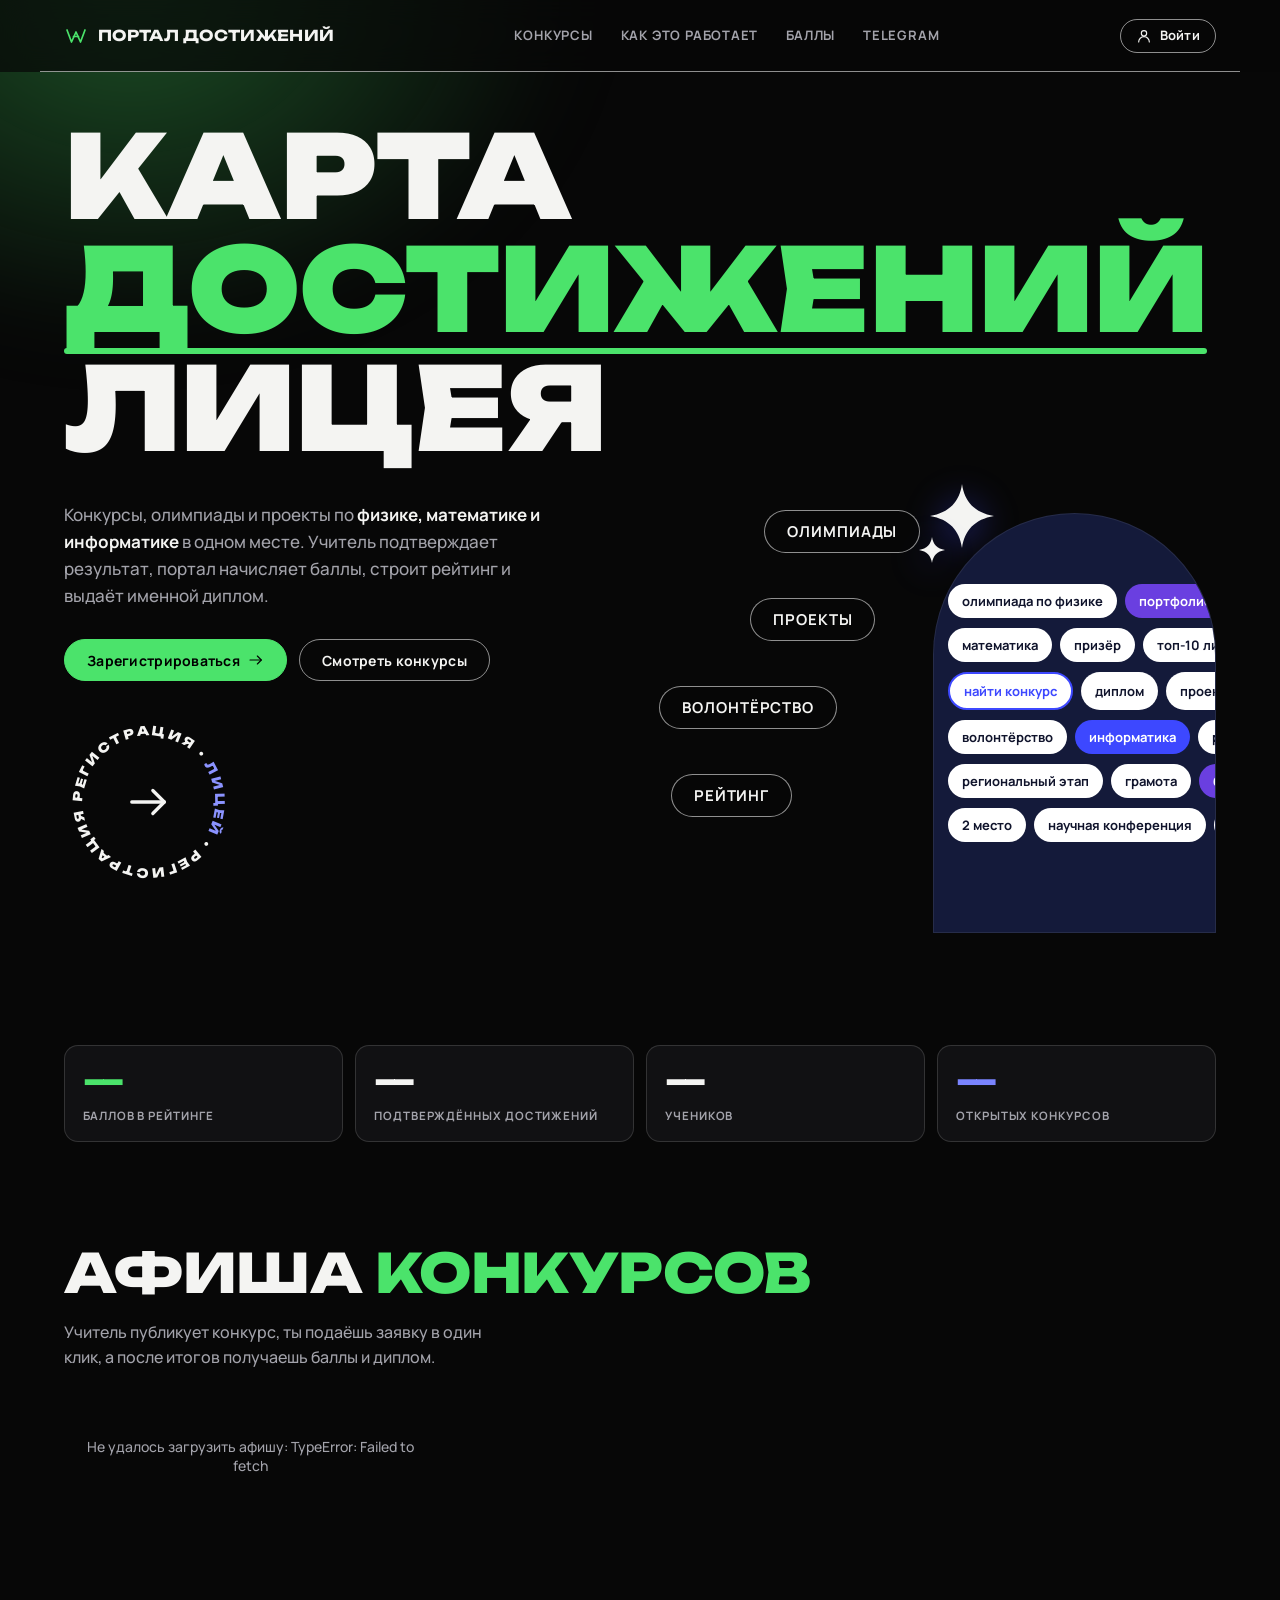
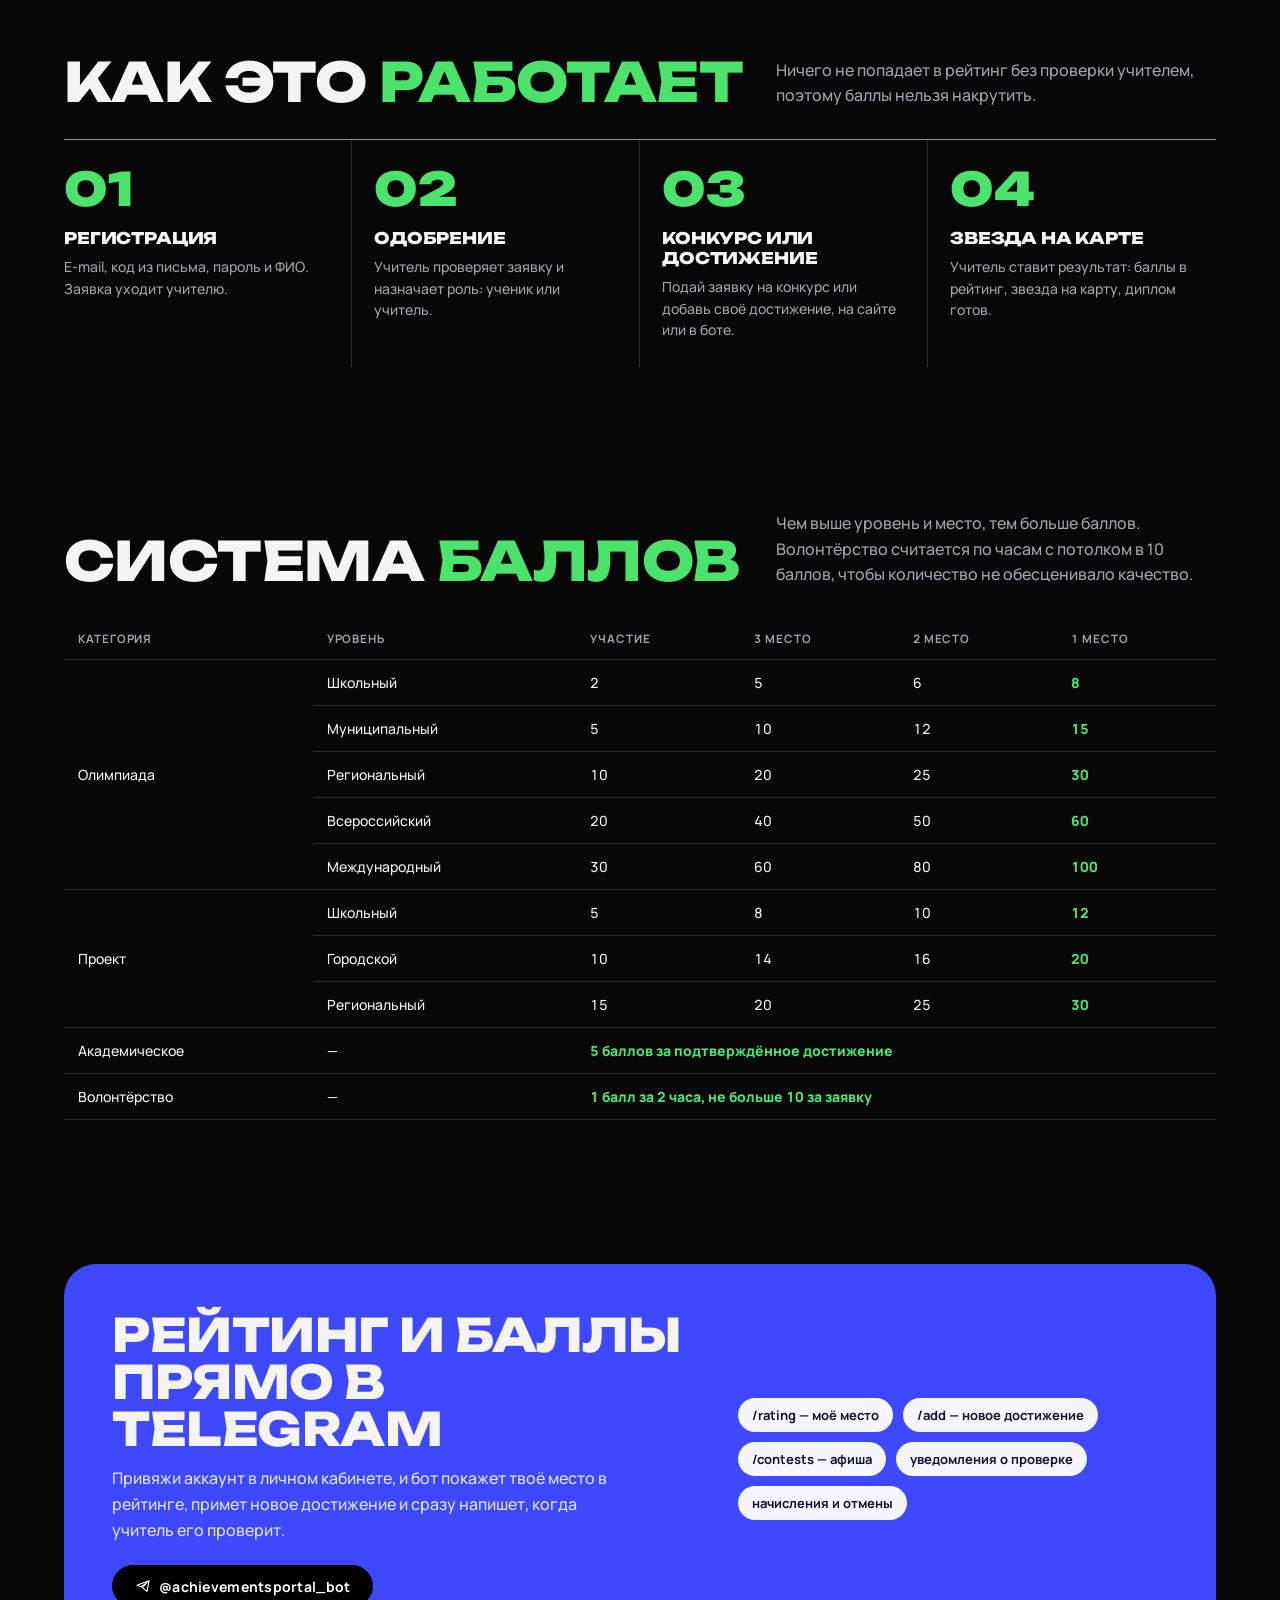
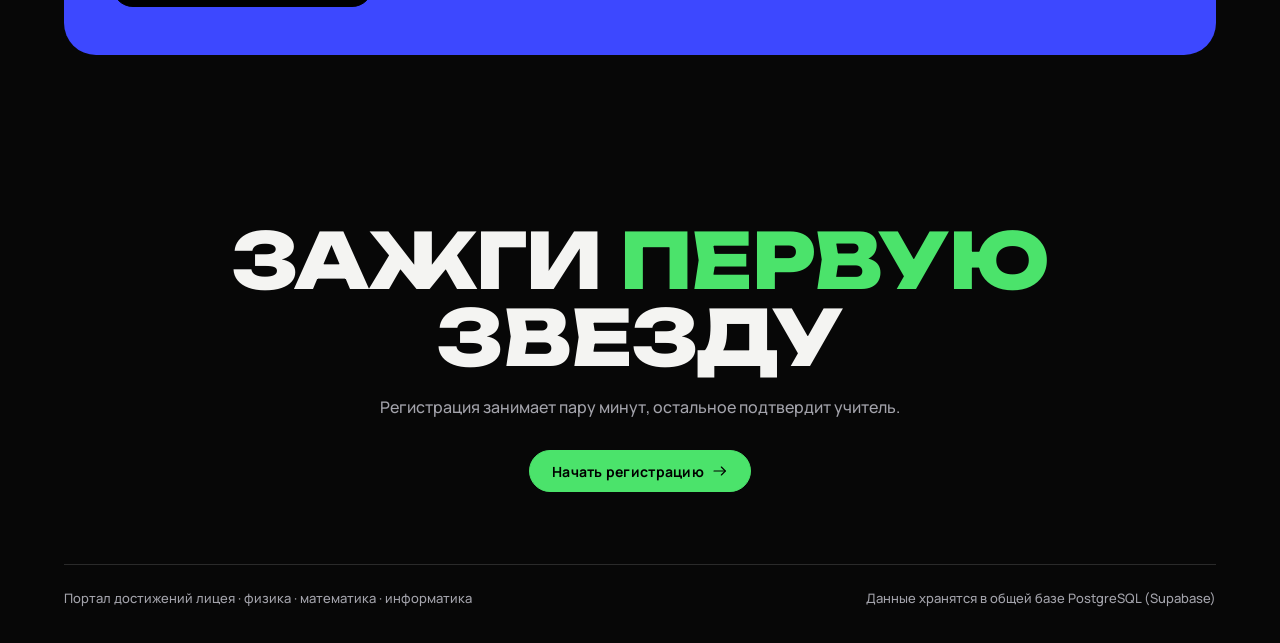
==== commit a729a6e1: "Портал на Supabase: общая база, конкурсы с отзывом наград, Telegram-бот, новый дизайн - Данные в Sup" ====
--- a/index.html
+++ b/index.html
@@ -4,79 +4,105 @@
   <meta charset="utf-8" />
   <meta name="viewport" content="width=device-width, initial-scale=1" />
   <title>Портал достижений лицея</title>
-  <meta name="description" content="Карта достижений лицея по физике, математике и информатике: портфолио, рейтинг, верификация учителем." />
+  <meta name="description" content="Конкурсы, достижения и рейтинг лицея по физике, математике и информатике: портфолио, дипломы, Telegram-бот." />
+  <link rel="icon" href="assets/favicon.svg" type="image/svg+xml" />
   <link rel="stylesheet" href="css/style.css" />
 </head>
-<body>
+<body class="glow-page">
   <nav class="navbar">
     <div class="container">
-      <a href="index.html" class="navbar__brand"><svg class="icon"><use href="#icon-orbit"></use></svg>Портал достижений</a>
-      <div class="navbar__links"></div>
-      <div class="flex-row">
-        <a href="login.html" class="btn btn--ghost btn--small">Войти</a>
-        <a href="login.html?tab=register" class="btn btn--star btn--small"><svg class="icon"><use href="#icon-star"></use></svg>Регистрация</a>
+      <a href="index.html" class="navbar__brand"><svg class="icon"><use href="#icon-logo"></use></svg>Портал достижений</a>
+      <div class="navbar__links">
+        <a href="#contests">Конкурсы</a>
+        <a href="#how">Как это работает</a>
+        <a href="#points">Баллы</a>
+        <a href="#bot">Telegram</a>
       </div>
+      <a href="login.html" class="btn btn--outline btn--small" aria-label="Войти"><svg class="icon"><use href="#icon-user"></use></svg>Войти</a>
     </div>
   </nav>
 
   <header class="hero">
-    <div class="container hero__content">
-      <h1>Твои достижения по физике, математике и информатике — <span class="accent">на карте звёзд</span></h1>
-      <p class="lead">Каждая подтверждённая олимпиада, проект или волонтёрский час зажигает свою звезду на твоей персональной карте. Учитель подтверждает, портал сам считает рейтинг и собирает портфолио.</p>
-      <div class="hero__actions">
-        <a href="login.html?tab=register" class="btn btn--star"><svg class="icon"><use href="#icon-star"></use></svg>Зарегистрироваться</a>
-        <a href="login.html" class="btn btn--ghost" style="background:rgba(255,255,255,.1); color:#fff; border-color:rgba(255,255,255,.3);">Уже есть аккаунт — войти</a>
+    <div class="container">
+      <h1>Карта <span class="accent">достижений</span><br>лицея</h1>
+      <div class="hero__grid">
+      <div class="hero__copy">
+        <p class="hero__lead">Конкурсы, олимпиады и проекты по <strong>физике, математике и информатике</strong> в одном месте. Учитель подтверждает результат, портал начисляет баллы, строит рейтинг и выдаёт именной диплом.</p>
+        <div class="hero__actions">
+          <a href="login.html?tab=register" class="btn">Зарегистрироваться<svg class="icon"><use href="#icon-arrow-right"></use></svg></a>
+          <a href="#contests" class="btn btn--outline">Смотреть конкурсы</a>
+        </div>
+        <a href="login.html?tab=register" class="badge-ring" aria-label="Регистрация">
+          <svg class="ring" viewBox="0 0 200 200" aria-hidden="true">
+            <defs><path id="ring-path" d="M100,100 m-78,0 a78,78 0 1,1 156,0 a78,78 0 1,1 -156,0"/></defs>
+            <text><textPath href="#ring-path">Регистрация • <tspan class="ring-blue">лицей</tspan> • Регистрация • <tspan class="ring-blue">лицей</tspan> •</textPath></text>
+          </svg>
+          <svg class="icon ring-arrow"><use href="#icon-arrow-right"></use></svg>
+        </a>
       </div>
-      <div class="hero__stats" id="hero-stats">
-        <div class="hero__stat"><strong id="stat-students">—</strong><span>учеников</span></div>
-        <div class="hero__stat"><strong id="stat-achievements">—</strong><span>достижений подтверждено</span></div>
-        <div class="hero__stat"><strong id="stat-points">—</strong><span>баллов на карте лицея</span></div>
+
+      <div class="hero__stage">
+        <svg class="sparkle hero__sparkle-a" aria-hidden="true"><use href="#icon-sparkle"></use></svg>
+        <svg class="sparkle hero__sparkle-b" aria-hidden="true"><use href="#icon-sparkle"></use></svg>
+        <div class="hero__pills">
+          <a href="#contests" class="pill">Олимпиады</a>
+          <a href="#contests" class="pill">Проекты</a>
+          <a href="#points" class="pill">Волонтёрство</a>
+          <a href="#how" class="pill">Рейтинг</a>
+        </div>
+        <div class="hero__arch" aria-hidden="true">
+          <div class="hero__arch-row"><span class="tag">олимпиада по физике</span><span class="tag tag--violet">портфолио</span><span class="tag">1 место</span></div>
+          <div class="hero__arch-row"><span class="tag">математика</span><span class="tag">призёр</span><span class="tag">топ-10 лицея</span></div>
+          <div class="hero__arch-row"><span class="tag tag--search">найти конкурс</span><span class="tag">диплом</span><span class="tag">проект</span></div>
+          <div class="hero__arch-row"><span class="tag">волонтёрство</span><span class="tag tag--blue">информатика</span><span class="tag">рейтинг класса</span></div>
+          <div class="hero__arch-row"><span class="tag">региональный этап</span><span class="tag">грамота</span><span class="tag tag--violet">бот</span></div>
+          <div class="hero__arch-row"><span class="tag">2 место</span><span class="tag">научная конференция</span><span class="tag">баллы</span></div>
+        </div>
+      </div>
       </div>
     </div>
   </header>
 
-  <section class="features">
+  <section class="section--tight">
+    <div class="container stat-row" id="landing-stats">
+      <div class="stat stat--total"><strong id="stat-points">—</strong><span>баллов в рейтинге</span></div>
+      <div class="stat"><strong id="stat-achievements">—</strong><span>подтверждённых достижений</span></div>
+      <div class="stat"><strong id="stat-students">—</strong><span>учеников</span></div>
+      <div class="stat stat--physics"><strong id="stat-contests">—</strong><span>открытых конкурсов</span></div>
+    </div>
+  </section>
+
+  <section class="section" id="contests">
     <div class="container">
-      <h2 class="section__title">Как устроен портал</h2>
-      <p class="section__subtitle">Три роли, один прозрачный процесс: заявил → подтвердили → появилось на карте и в рейтинге.</p>
-      <div class="features__grid">
-        <div class="feature-card">
-          <h3><svg class="icon feature-card__inline-icon" style="color:var(--subj-physics);"><use href="#icon-atom"></use></svg>Портфолио по направлениям</h3>
-          <p>Физика, математика и информатика — отдельные созвездия в твоей карте, с собственной суммой баллов.</p>
-        </div>
-        <div class="feature-card">
-          <h3><svg class="icon feature-card__inline-icon" style="color:var(--state-approved);"><use href="#icon-check-circle"></use></svg>Верификация учителем</h3>
-          <p>Каждое достижение и каждая новая регистрация проходят подтверждение, рейтинг нельзя накрутить.</p>
-        </div>
-        <div class="feature-card">
-          <h3><svg class="icon feature-card__inline-icon" style="color:var(--brand);"><use href="#icon-chart"></use></svg>Рейтинг по классам и периодам</h3>
-          <p>Топ-10 лицея, фильтры по классу и четверти/году: видно, кто и за что лидирует прямо сейчас.</p>
-        </div>
-        <div class="feature-card">
-          <h3><svg class="icon feature-card__inline-icon" style="color:#b8841f;"><use href="#icon-print"></use></svg>Портфолио на экспорт</h3>
-          <p>Готовая печатная форма для стипендии или поступления, без ручного сбора грамот и справок.</p>
-        </div>
+      <div class="section-head">
+        <h2>Афиша <span class="accent">конкурсов</span></h2>
+        <p>Учитель публикует конкурс, ты подаёшь заявку в один клик, а после итогов получаешь баллы и диплом.</p>
+      </div>
+      <div class="contest-grid" id="contests-grid"><div class="empty-state">Загружаем афишу…</div></div>
+    </div>
+  </section>
+
+  <section class="section" id="how">
+    <div class="container">
+      <div class="section-head">
+        <h2>Как это <span class="accent">работает</span></h2>
+        <p>Ничего не попадает в рейтинг без проверки учителем, поэтому баллы нельзя накрутить.</p>
+      </div>
+      <div class="steps">
+        <div class="step"><div class="step__num">01</div><h3>Регистрация</h3><p>E-mail, код из письма, пароль и ФИО. Заявка уходит учителю.</p></div>
+        <div class="step"><div class="step__num">02</div><h3>Одобрение</h3><p>Учитель проверяет заявку и назначает роль: ученик или учитель.</p></div>
+        <div class="step"><div class="step__num">03</div><h3>Конкурс или достижение</h3><p>Подай заявку на конкурс или добавь своё достижение, на сайте или в боте.</p></div>
+        <div class="step"><div class="step__num">04</div><h3>Звезда на карте</h3><p>Учитель ставит результат: баллы в рейтинг, звезда на карту, диплом готов.</p></div>
       </div>
     </div>
   </section>
 
-  <section class="steps">
+  <section class="section" id="points">
     <div class="container">
-      <h2 class="section__title">Путь одной звезды</h2>
-      <p class="section__subtitle">От заявки до строчки в рейтинге — четыре шага.</p>
-      <div class="steps__list">
-        <div class="step-card"><div class="step-card__num">01</div><h3>Регистрация</h3><p>E‑mail → код подтверждения → пароль и ФИО. Заявка уходит учителю.</p></div>
-        <div class="step-card"><div class="step-card__num">02</div><h3>Учитель одобряет</h3><p>Проверяет заявку, назначает роль «ученик» или «учитель».</p></div>
-        <div class="step-card"><div class="step-card__num">03</div><h3>Достижение на проверку</h3><p>Категория, предмет, уровень — баллы видны сразу, честно и прозрачно.</p></div>
-        <div class="step-card"><div class="step-card__num">04</div><h3>Звезда зажигается</h3><p>Учитель подтверждает — очки уходят в рейтинг, достижение в портфолио.</p></div>
+      <div class="section-head">
+        <h2>Система <span class="accent">баллов</span></h2>
+        <p>Чем выше уровень и место, тем больше баллов. Волонтёрство считается по часам с потолком в 10 баллов, чтобы количество не обесценивало качество.</p>
       </div>
-    </div>
-  </section>
-
-  <section class="points-table-section">
-    <div class="container">
-      <h2 class="section__title">Система баллов</h2>
-      <p class="section__subtitle">Прозрачно и обоснованно: чем выше уровень и место — тем больше баллов. Волонтёрство считается по часам с разумным потолком, чтобы не обесценивать качество помощи количеством заявок.</p>
       <div class="table-wrap">
         <table class="points-table">
           <thead><tr><th>Категория</th><th>Уровень</th><th>Участие</th><th>3 место</th><th>2 место</th><th>1 место</th></tr></thead>
@@ -89,37 +115,81 @@
             <tr><td rowspan="3">Проект</td><td>Школьный</td><td>5</td><td>8</td><td>10</td><td>12</td></tr>
             <tr><td>Городской</td><td>10</td><td>14</td><td>16</td><td>20</td></tr>
             <tr><td>Региональный</td><td>15</td><td>20</td><td>25</td><td>30</td></tr>
-            <tr><td>Академическое достижение</td><td>—</td><td colspan="4">5 баллов за подтверждённую заявку</td></tr>
-            <tr><td>Волонтёрство</td><td>—</td><td colspan="4">1 балл за 2 часа, максимум 10 за заявку</td></tr>
+            <tr><td>Академическое</td><td>—</td><td colspan="4">5 баллов за подтверждённое достижение</td></tr>
+            <tr><td>Волонтёрство</td><td>—</td><td colspan="4">1 балл за 2 часа, не больше 10 за заявку</td></tr>
           </tbody>
         </table>
       </div>
     </div>
   </section>
 
-  <section class="footer-cta">
+  <section class="section" id="bot">
     <div class="container">
-      <h2>Готов зажечь первую звезду?</h2>
-      <p>Регистрация занимает меньше двух минут — остальное сделает учитель.</p>
-      <a href="login.html?tab=register" class="btn btn--star"><svg class="icon"><use href="#icon-star"></use></svg>Начать регистрацию</a>
+      <div class="tg-banner">
+        <div>
+          <h2>Рейтинг и баллы<br>прямо в Telegram</h2>
+          <p>Привяжи аккаунт в личном кабинете, и бот покажет твоё место в рейтинге, примет новое достижение и сразу напишет, когда учитель его проверит.</p>
+          <a class="btn" href="https://t.me/achievementsportal_bot" target="_blank" rel="noopener"><svg class="icon"><use href="#icon-telegram"></use></svg>@achievementsportal_bot</a>
+        </div>
+        <div class="tg-banner__list">
+          <span class="tag">/rating — моё место</span>
+          <span class="tag">/add — новое достижение</span>
+          <span class="tag">/contests — афиша</span>
+          <span class="tag">уведомления о проверке</span>
+          <span class="tag">начисления и отмены</span>
+        </div>
+      </div>
     </div>
   </section>
 
-  <footer class="site-footer container">Портал достижений лицея — учебный прототип, физика · математика · информатика.</footer>
+  <section class="final-cta">
+    <div class="container">
+      <h2>Зажги <span class="accent">первую</span><br>звезду</h2>
+      <p>Регистрация занимает пару минут, остальное подтвердит учитель.</p>
+      <a href="login.html?tab=register" class="btn">Начать регистрацию<svg class="icon"><use href="#icon-arrow-right"></use></svg></a>
+    </div>
+  </section>
 
-  <script src="js/db.js"></script>
+  <div class="container">
+    <footer class="site-footer"><span>Портал достижений лицея · физика · математика · информатика</span><span>Данные хранятся в общей базе PostgreSQL (Supabase)</span></footer>
+  </div>
+
+  <script src="assets/vendor/supabase.js"></script>
+  <script src="js/config.js"></script>
+  <script src="js/points.js"></script>
+  <script src="js/common.js"></script>
   <script src="js/api.js"></script>
-  <script src="js/common.js"></script>
   <script>
+    // Лендинг публичный: статистика и афиша читаются без входа (anon-доступ по RLS).
     (async function initLanding() {
-      const [students, achievements, rating] = await Promise.all([
-        api.users.list({ role: 'student' }),
-        api.achievements.list({ status: 'approved' }),
-        api.rating.compute(),
-      ]);
-      document.getElementById('stat-students').textContent = students.length;
-      document.getElementById('stat-achievements').textContent = achievements.length;
-      document.getElementById('stat-points').textContent = rating.reduce((s, r) => s + r.total, 0);
+      try {
+        const s = await api.stats.publicStats();
+        document.getElementById('stat-points').textContent = s.points;
+        document.getElementById('stat-achievements').textContent = s.achievements;
+        document.getElementById('stat-students').textContent = s.students;
+        document.getElementById('stat-contests').textContent = s.contests;
+      } catch (e) { console.warn('stats', e); }
+
+      const grid = document.getElementById('contests-grid');
+      try {
+        const contests = (await api.contests.list()).filter((c) => c.status !== 'finished');
+        if (!contests.length) { grid.innerHTML = '<div class="empty-state">Открытых конкурсов пока нет — загляни позже.</div>'; return; }
+        grid.innerHTML = contests.map((c) => `
+          <article class="contest-card">
+            <div class="contest-card__meta">
+              <span class="badge badge--${c.status}">${CONTEST_STATUS_LABELS[c.status]}</span>
+              ${subjectTag(c.subject)}
+            </div>
+            <h3>${escapeHtml(c.title)}</h3>
+            <p>${escapeHtml(c.description)}</p>
+            <div class="contest-card__footer">
+              <span class="contest-card__dates">${formatDate(c.startDate)} — ${formatDate(c.endDate)}</span>
+              <a class="btn btn--small" href="login.html">Участвовать</a>
+            </div>
+          </article>`).join('');
+      } catch (e) {
+        grid.innerHTML = `<div class="empty-state">Не удалось загрузить афишу: ${escapeHtml(e.message)}</div>`;
+      }
     })();
   </script>
 </body>
--- a/css/style.css
+++ b/css/style.css
@@ -1,11 +1,6 @@
-/* Шрифты размещены локально (assets/fonts), без зависимости от CDN.
-   Unbounded — геометричная, "обсерваторная" витрина (заголовки, числа);
-   Manrope — рабочий интерфейсный текст. Обе гарнитуры проверены на
-   реальную поддержку кириллицы перед выбором (см. DESIGN.md). Оба
-   семейства — variable fonts: Google отдаёт ОДИН файл на подмножество
-   символов для всего диапазона насыщенностей, поэтому font-weight
-   объявлен диапазоном (не дискретным числом) — иначе браузер не знает,
-   что это один файл, и жирные начертания откатываются на обычные. */
+/* Шрифты — локально (assets/fonts), variable fonts: font-weight задан
+   диапазоном, иначе браузер не находит жирные начертания. Unbounded —
+   широкий жирный гротеск заголовков (как в референсе), Manrope — текст. */
 @font-face { font-family: "Unbounded"; font-style: normal; font-weight: 200 900; font-display: swap; src: url("../assets/fonts/unbounded-cyrillic.woff2") format("woff2"); unicode-range: U+0301, U+0400-045F, U+0490-0491, U+04B0-04B1, U+2116; }
 @font-face { font-family: "Unbounded"; font-style: normal; font-weight: 200 900; font-display: swap; src: url("../assets/fonts/unbounded-cyrillic-ext.woff2") format("woff2"); unicode-range: U+0460-052F, U+1C80-1C8A, U+20B4, U+2DE0-2DFF, U+A640-A69F, U+FE2E-FE2F; }
 @font-face { font-family: "Unbounded"; font-style: normal; font-weight: 200 900; font-display: swap; src: url("../assets/fonts/unbounded-latin.woff2") format("woff2"); unicode-range: U+0000-00FF, U+2000-206F, U+2122; }
@@ -14,258 +9,329 @@
 @font-face { font-family: "Manrope"; font-style: normal; font-weight: 200 800; font-display: swap; src: url("../assets/fonts/manrope-latin.woff2") format("woff2"); unicode-range: U+0000-00FF, U+2000-206F, U+2122; }
 
 :root {
-  --space-deep: #090d1f;
-  --space: #121a3a;
-  --space-light: #1c2757;
-  --star: #ffcf6e;
-  --star-dim: rgba(255, 207, 110, 0.35);
-  --brand: #7c6fff;
-  --brand-bright: #9d93ff;
-  --brand-ink: #4c3fd9; /* darkened for small text on light ground (AA contrast) */
-  --subj-physics: #4fc3f7;
-  --subj-math: #ff9f5e;
-  --subj-cs: #4de8c0;
-  --state-approved: #3ddc84;
-  --state-pending: #ffcf6e;
-  --state-rejected: #d9304f;
-  --surface: #f5f7fc;
-  --surface-deep: #e9edf8;
-  --ink: #141a33;
-  --ink-muted: #5b6481;
-  --border: #dbe0f0;
-  --radius: 14px;
-  --radius-sm: 9px;
-  --shadow-card: 0 1px 2px rgba(10, 14, 36, 0.05), 0 10px 24px -14px rgba(10, 14, 36, 0.22);
-  --shadow-raised: 0 16px 36px -14px rgba(5, 8, 24, 0.45);
+  --bg: #070707;
+  --bg-elev: #111113;
+  --bg-elev-2: #19191d;
+  --line: rgba(255, 255, 255, 0.14);
+  --line-strong: rgba(255, 255, 255, 0.55);
+  --text: #f4f4f2;
+  --text-muted: #a3a3ab;
+  --green: #4be36b;
+  --green-glow: rgba(46, 140, 64, 0.55);
+  --blue: #3d48ff;
+  --blue-text: #8b93ff;
+  --violet: #6a3fe0;
+  --navy: #141a3a;
+  --subj-physics: #7a84ff;
+  --subj-math: #4be36b;
+  --subj-cs: #d08cff;
+  --subj-other: #e4e4e7;
+  --state-approved: #4be36b;
+  --state-pending: #f6c652;
+  --state-rejected: #ff6b7a;
+  --radius: 22px;
+  --radius-sm: 14px;
   --ease-out: cubic-bezier(0.16, 1, 0.3, 1);
+  --display: "Unbounded", "Segoe UI", sans-serif;
 }
 
 * { box-sizing: border-box; }
-
+[hidden] { display: none !important; }
+html { color-scheme: dark; }
 body {
   margin: 0;
   font-family: "Manrope", "Segoe UI", sans-serif;
-  background: var(--surface);
-  color: var(--ink);
+  font-weight: 500;
+  background: var(--bg);
+  color: var(--text);
   -webkit-font-smoothing: antialiased;
 }
-
-h1, h2, h3, .display {
-  font-family: "Unbounded", "Segoe UI", sans-serif;
-  font-weight: 600;
-  letter-spacing: -0.01em;
-}
-
+h1, h2, h3, .display { font-family: var(--display); font-weight: 800; letter-spacing: -0.01em; text-transform: uppercase; margin: 0; }
 a { color: inherit; }
-::selection { background: var(--brand); color: #fff; }
-:focus-visible { outline: 2px solid var(--brand); outline-offset: 2px; border-radius: 4px; }
+::selection { background: var(--green); color: #000; }
+:focus-visible { outline: 2px solid var(--green); outline-offset: 3px; border-radius: 6px; }
 ::-webkit-scrollbar { width: 12px; height: 12px; }
-::-webkit-scrollbar-track { background: var(--surface-deep); }
-::-webkit-scrollbar-thumb { background: #c3cae4; border-radius: 8px; border: 3px solid var(--surface-deep); }
-::-webkit-scrollbar-thumb:hover { background: var(--brand); }
-* { scrollbar-color: #c3cae4 var(--surface-deep); scrollbar-width: thin; }
-
-.container { max-width: 1160px; margin: 0 auto; padding: 0 20px; }
-.icon { width: 18px; height: 18px; stroke: currentColor; fill: none; stroke-width: 1.6; stroke-linecap: round; stroke-linejoin: round; flex-shrink: 0; }
+::-webkit-scrollbar-track { background: var(--bg); }
+::-webkit-scrollbar-thumb { background: #2a2a30; border-radius: 8px; border: 3px solid var(--bg); }
+::-webkit-scrollbar-thumb:hover { background: var(--green); }
+* { scrollbar-color: #2a2a30 var(--bg); scrollbar-width: thin; }
+
+.container { max-width: 1200px; margin: 0 auto; padding: 0 24px; }
+.icon { width: 18px; height: 18px; stroke: currentColor; fill: none; stroke-width: 1.7; stroke-linecap: round; stroke-linejoin: round; flex-shrink: 0; }
 .icon-sprite { position: absolute; width: 0; height: 0; overflow: hidden; }
-
-/* ---------- navbar: тёмная обсерваторная рубка ---------- */
-.navbar {
-  background: var(--space);
-  background-image: radial-gradient(900px 300px at 15% -40%, rgba(124, 111, 255, 0.25), transparent 60%), linear-gradient(180deg, var(--space-light), var(--space) 70%);
-  position: sticky; top: 0; z-index: 10;
-  box-shadow: 0 1px 0 rgba(0,0,0,.3), var(--shadow-raised);
-}
-.navbar .container { display: flex; align-items: center; justify-content: space-between; min-height: 66px; flex-wrap: wrap; gap: 10px; }
-.navbar__brand { font-family: "Unbounded", sans-serif; font-weight: 600; font-size: 15px; letter-spacing: 0.01em; display: flex; align-items: center; gap: 10px; color: #fff; text-decoration: none; }
-.navbar__brand .icon { width: 24px; height: 24px; color: var(--star); }
-.navbar__links { display: flex; gap: 4px; flex-wrap: wrap; }
-.navbar__links a { text-decoration: none; padding: 9px 15px; border-radius: 999px; color: rgba(255,255,255,.68); font-weight: 600; font-size: 13.5px; transition: background .15s var(--ease-out), color .15s var(--ease-out); }
-.navbar__links a.active { background: var(--brand-ink); color: #fff; }
-.navbar__links a:hover:not(.active) { background: rgba(255,255,255,.08); color: #fff; }
+.sparkle { display: inline-block; fill: var(--blue); filter: drop-shadow(0 6px 18px rgba(61, 72, 255, 0.45)); }
+
+/* Зелёное свечение в углу, как в референсе: одно на страницу, за контентом. */
+.glow-page { position: relative; isolation: isolate; }
+.glow-page::before {
+  content: ""; position: fixed; z-index: -1; pointer-events: none;
+  width: 900px; height: 700px; left: -320px; top: -360px;
+  background: radial-gradient(closest-side, var(--green-glow), transparent);
+  filter: blur(40px);
+}
+
+/* ---------- шапка ---------- */
+.navbar { position: sticky; top: 0; z-index: 20; background: rgba(7, 7, 7, 0.72); backdrop-filter: blur(14px); -webkit-backdrop-filter: blur(14px); }
+.navbar .container { display: flex; align-items: center; justify-content: space-between; gap: 16px; min-height: 72px; border-bottom: 1px solid var(--line-strong); flex-wrap: wrap; }
+.navbar__brand { display: flex; align-items: center; gap: 10px; text-decoration: none; font-family: var(--display); font-weight: 700; font-size: 15px; letter-spacing: 0.02em; text-transform: uppercase; }
+.navbar__brand .icon { width: 24px; height: 24px; color: var(--green); }
+.navbar__links { display: flex; gap: 28px; flex-wrap: wrap; }
+.navbar__links a { text-decoration: none; font-size: 13px; font-weight: 700; letter-spacing: 0.06em; text-transform: uppercase; color: var(--text-muted); padding: 6px 0; border-bottom: 2px solid transparent; transition: color .15s var(--ease-out), border-color .15s var(--ease-out); }
+.navbar__links a:hover { color: var(--text); }
+.navbar__links a.active { color: var(--text); border-color: var(--green); }
 .navbar-user { display: flex; align-items: center; gap: 12px; }
-.navbar-user__name { font-weight: 700; font-size: 14px; color: #fff; }
-.avatar { width: 32px; height: 32px; border-radius: 50%; display: inline-flex; align-items: center; justify-content: center; color: var(--space-deep); font-weight: 700; font-size: 12px; background: linear-gradient(145deg, var(--star), #e8a94a); }
-
-/* ---------- buttons ---------- */
-.btn { display: inline-flex; align-items: center; gap: 7px; border: none; border-radius: var(--radius-sm); padding: 10px 18px; font-size: 14px; font-weight: 700; font-family: inherit; cursor: pointer; background: var(--brand-ink); color: #fff; box-shadow: 0 4px 12px -5px rgba(124,111,255,.6); transition: filter .15s var(--ease-out), transform .1s var(--ease-out); }
+.navbar-user__name { font-weight: 700; font-size: 14px; }
+.avatar { width: 34px; height: 34px; border-radius: 50%; display: inline-flex; align-items: center; justify-content: center; font-weight: 800; font-size: 12px; color: #000; background: var(--green); }
+
+/* ---------- кнопки-«пилюли» ---------- */
+.btn { display: inline-flex; align-items: center; justify-content: center; gap: 8px; border-radius: 999px; padding: 12px 22px; font: 700 14px/1.1 "Manrope", sans-serif; letter-spacing: 0.02em; cursor: pointer; text-decoration: none; border: 1.5px solid var(--green); background: var(--green); color: #000; transition: transform .12s var(--ease-out), background .15s var(--ease-out), color .15s var(--ease-out), border-color .15s var(--ease-out); }
 .btn .icon { width: 16px; height: 16px; }
-.btn:hover { filter: brightness(1.08); }
+.btn:hover { background: #6cf086; border-color: #6cf086; }
 .btn:active { transform: translateY(1px); }
-.btn--ghost { background: #fff; color: var(--ink); border: 1px solid var(--border); box-shadow: none; }
-.btn--ghost:hover { background: var(--surface-deep); border-color: #c3cae4; }
-.btn--small { padding: 7px 13px; font-size: 13px; }
-.btn--danger { background: var(--state-rejected); box-shadow: 0 4px 12px -5px rgba(239,90,114,.6); }
-.btn--star { background: linear-gradient(180deg, #ffd988, var(--star)); color: var(--space-deep); box-shadow: 0 4px 12px -5px rgba(255,207,110,.7); }
-.btn:disabled { opacity: .45; cursor: not-allowed; filter: none; }
-.navbar .btn--ghost { background: rgba(255,255,255,.08); color: #fff; border-color: rgba(255,255,255,.22); }
-.navbar .btn--ghost:hover { background: rgba(255,255,255,.16); }
-
-/* ---------- cards ---------- */
-.card { background: #fff; border: 1px solid var(--border); border-radius: var(--radius); box-shadow: var(--shadow-card); padding: 22px; }
-.section { margin: 30px 0; }
-.section__title { font-size: 21px; font-weight: 600; margin: 0 0 6px; color: var(--space); display: flex; align-items: center; gap: 10px; }
-.section__title .icon { color: var(--brand); width: 22px; height: 22px; }
-.section__subtitle { color: var(--ink-muted); font-size: 14px; margin: 0 0 18px; }
-
-/* ---------- auth (login.html) ---------- */
-.auth-page { min-height: 100vh; display: flex; align-items: center; justify-content: center; padding: 24px; background: radial-gradient(1100px 600px at 50% -10%, rgba(124,111,255,.22), transparent 60%), radial-gradient(700px 400px at 90% 110%, rgba(79,195,247,.14), transparent 60%), linear-gradient(180deg, var(--space-light), var(--space-deep)); position: relative; overflow: hidden; }
-.auth-page::before { content: ""; position: absolute; inset: 0; background-image: radial-gradient(1.5px 1.5px at 10% 20%, #fff, transparent), radial-gradient(1.5px 1.5px at 80% 15%, #fff, transparent), radial-gradient(1px 1px at 30% 70%, #fff, transparent), radial-gradient(1px 1px at 60% 85%, #fff, transparent), radial-gradient(2px 2px at 92% 60%, #fff, transparent), radial-gradient(1px 1px at 45% 35%, #fff, transparent), radial-gradient(1.5px 1.5px at 15% 90%, #fff, transparent); opacity: .5; }
-.auth-card { position: relative; width: 100%; max-width: 440px; background: #fff; border-radius: 20px; box-shadow: var(--shadow-raised); padding: 34px 32px; border: 1px solid rgba(124,111,255,.18); animation: card-rise .5s var(--ease-out) both; }
-@keyframes card-rise { from { opacity: 0; transform: translateY(10px); } to { opacity: 1; transform: translateY(0); } }
-.auth-card h1 { display: flex; align-items: center; justify-content: center; gap: 9px; font-size: 19px; margin: 0 0 6px; text-align: center; color: var(--space); }
-.auth-card h1 .icon { width: 22px; height: 22px; color: var(--brand); flex-shrink: 0; }
-.auth-card p.subtitle { color: var(--ink-muted); margin: 0 0 22px; font-size: 13.5px; text-align: center; }
-.auth-tabs { display: flex; background: var(--surface-deep); border-radius: 999px; padding: 4px; margin-bottom: 22px; }
-.auth-tab { flex: 1; border: none; background: none; padding: 9px; border-radius: 999px; font-weight: 700; font-size: 13.5px; color: var(--ink-muted); cursor: pointer; font-family: inherit; transition: all .15s var(--ease-out); }
-.auth-tab.active { background: #fff; color: var(--brand-ink); box-shadow: var(--shadow-card); }
+.btn--outline { background: transparent; color: var(--text); border-color: var(--line-strong); }
+.btn--outline:hover { background: rgba(255, 255, 255, 0.06); border-color: var(--text); }
+.btn--blue { background: var(--blue); border-color: var(--blue); color: #fff; }
+.btn--blue:hover { background: #5660ff; border-color: #5660ff; }
+.btn--danger { background: transparent; color: var(--state-rejected); border-color: rgba(255, 107, 122, 0.6); }
+.btn--danger:hover { background: rgba(255, 107, 122, 0.12); border-color: var(--state-rejected); }
+.btn--small { padding: 8px 15px; font-size: 13px; }
+.btn--block { width: 100%; }
+.btn:disabled { opacity: .45; cursor: not-allowed; transform: none; }
+
+.pill { display: inline-flex; align-items: center; gap: 6px; border-radius: 999px; border: 1.5px solid var(--line-strong); padding: 10px 22px; font-weight: 700; font-size: 15px; letter-spacing: 0.06em; text-transform: uppercase; text-decoration: none; color: var(--text); background: rgba(7, 7, 7, 0.6); white-space: nowrap; transition: background .15s var(--ease-out), color .15s var(--ease-out), border-color .15s var(--ease-out); }
+a.pill:hover { background: var(--text); color: #000; border-color: var(--text); }
+
+/* ---------- лендинг: hero ---------- */
+.hero { position: relative; padding: 48px 0 64px; overflow: hidden; }
+.hero__grid { display: grid; grid-template-columns: minmax(0, 0.9fr) minmax(0, 1.1fr); gap: 32px; margin-top: 28px; }
+.hero__copy { display: flex; flex-direction: column; }
+.hero__copy .badge-ring { position: relative; left: auto; bottom: auto; margin-top: 36px; }
+.hero h1 { font-size: clamp(42px, 9vw, 120px); line-height: 0.98; font-weight: 900; }
+.hero h1 .accent { color: var(--green); display: inline-block; position: relative; padding-bottom: 6px; }
+.hero h1 .accent::after { content: ""; position: absolute; left: 0; right: 0; bottom: -2px; height: 6px; border-radius: 4px; background: var(--green); }
+.hero__lead { max-width: 520px; font-size: 17px; line-height: 1.6; color: var(--text-muted); margin: 8px 0 0; }
+.hero__lead strong { color: var(--text); font-weight: 700; }
+.hero__actions { display: flex; flex-wrap: wrap; gap: 12px; margin-top: 30px; }
+.hero__stage { position: relative; min-height: 440px; }
+/* пилюли спускаются лесенкой влево, как в референсе */
+.hero__pills { position: absolute; inset: 0 auto 0 0; width: 52%; pointer-events: none; }
+.hero__pills .pill { position: absolute; pointer-events: auto; }
+.hero__pills .pill:nth-child(1) { right: 0;   top: 4%; }
+.hero__pills .pill:nth-child(2) { right: 14%; top: 24%; }
+.hero__pills .pill:nth-child(3) { right: 26%; top: 44%; }
+.hero__pills .pill:nth-child(4) { right: 40%; top: 64%; }
+.hero__arch { position: absolute; right: 0; bottom: 0; width: min(330px, 46%); height: 420px; border-radius: 180px 180px 0 0; background: var(--navy); overflow: hidden; padding: 70px 14px 14px; display: flex; flex-direction: column; gap: 10px; border: 1px solid rgba(255, 255, 255, 0.08); }
+.hero__arch-row { display: flex; gap: 8px; white-space: nowrap; animation: drift 18s linear infinite alternate; }
+.hero__arch-row:nth-child(even) { animation-direction: alternate-reverse; }
+.tag { display: inline-flex; align-items: center; border-radius: 999px; padding: 8px 14px; font-size: 13px; font-weight: 700; background: #fff; color: #10142c; }
+.tag--blue { background: var(--blue); color: #fff; }
+.tag--violet { background: var(--violet); color: #fff; }
+.tag--search { background: #fff; color: var(--blue); border: 2px solid var(--blue); }
+.hero__sparkle-a { position: absolute; right: 36%; top: -2%; width: 64px; height: 64px; animation: spin-slow 14s linear infinite; }
+.hero__sparkle-b { position: absolute; right: 44%; top: 10%; width: 26px; height: 26px; animation: spin-slow 10s linear infinite reverse; }
+.badge-ring { position: absolute; width: 170px; height: 170px; display: block; text-decoration: none; color: var(--text); flex-shrink: 0; }
+.badge-ring svg.ring { width: 100%; height: 100%; animation: spin-slow 22s linear infinite; }
+.badge-ring text { font: 800 15px/1 "Unbounded", sans-serif; letter-spacing: 0.18em; fill: var(--text); text-transform: uppercase; }
+.badge-ring .ring-blue { fill: var(--blue-text); }
+.badge-ring .ring-arrow { position: absolute; inset: 0; margin: auto; width: 46px; height: 46px; color: var(--text); transition: transform .2s var(--ease-out); }
+.badge-ring:hover .ring-arrow { transform: translateX(5px); color: var(--green); }
+@keyframes spin-slow { to { transform: rotate(360deg); } }
+@keyframes drift { from { transform: translateX(0); } to { transform: translateX(-90px); } }
+
+/* ---------- секции лендинга ---------- */
+.section { padding: 72px 0; }
+.section--tight { padding: 32px 0; }
+.section-head { display: flex; align-items: flex-end; justify-content: space-between; gap: 20px; flex-wrap: wrap; margin-bottom: 30px; }
+.section-head h2 { font-size: clamp(28px, 4.4vw, 54px); line-height: 1; }
+.section-head h2 .accent { color: var(--green); }
+.section-head p { color: var(--text-muted); max-width: 440px; margin: 0; line-height: 1.6; }
+
+.contest-grid { display: grid; grid-template-columns: repeat(auto-fill, minmax(290px, 1fr)); gap: 16px; }
+.contest-card { position: relative; background: var(--bg-elev); border: 1px solid var(--line); border-radius: var(--radius); padding: 24px; display: flex; flex-direction: column; gap: 14px; transition: border-color .2s var(--ease-out), transform .2s var(--ease-out); }
+.contest-card:hover { border-color: rgba(75, 227, 107, 0.55); transform: translateY(-3px); }
+.contest-card h3 { font-size: 19px; line-height: 1.2; text-transform: none; font-weight: 700; }
+.contest-card p { color: var(--text-muted); font-size: 14px; line-height: 1.55; margin: 0; }
+.contest-card__meta { display: flex; flex-wrap: wrap; gap: 8px; }
+.contest-card__dates { font-size: 13px; color: var(--text-muted); font-variant-numeric: tabular-nums; }
+.contest-card__footer { margin-top: auto; display: flex; align-items: center; justify-content: space-between; gap: 10px; flex-wrap: wrap; }
+
+.steps { display: grid; grid-template-columns: repeat(auto-fit, minmax(230px, 1fr)); gap: 0; border-top: 1px solid var(--line-strong); }
+.step { padding: 26px 22px 26px 0; border-right: 1px solid var(--line); }
+.step:last-child { border-right: none; }
+.step + .step { padding-left: 22px; }
+.step__num { font-family: var(--display); font-weight: 900; font-size: 46px; color: var(--green); line-height: 1; }
+.step h3 { font-size: 16px; margin: 16px 0 8px; }
+.step p { margin: 0; color: var(--text-muted); font-size: 14px; line-height: 1.55; }
+
+.points-table { width: 100%; border-collapse: collapse; font-size: 14px; }
+.points-table th, .points-table td { padding: 13px 14px; text-align: left; border-bottom: 1px solid var(--line); font-variant-numeric: tabular-nums; }
+.points-table th { font-size: 11.5px; letter-spacing: .08em; text-transform: uppercase; color: var(--text-muted); font-weight: 700; }
+.points-table td:last-child { color: var(--green); font-weight: 800; }
+
+.tg-banner { position: relative; overflow: hidden; border-radius: 32px; background: var(--blue); padding: 48px; display: grid; grid-template-columns: 1.4fr 1fr; gap: 24px; align-items: center; }
+.tg-banner h2 { font-size: clamp(26px, 3.8vw, 46px); line-height: 1.02; }
+.tg-banner p { margin: 14px 0 0; color: rgba(255, 255, 255, 0.85); line-height: 1.6; max-width: 520px; }
+.tg-banner__list { display: flex; flex-wrap: wrap; gap: 10px; }
+.tg-banner__list .tag { background: rgba(255, 255, 255, 0.95); }
+.tg-banner .btn { background: #000; border-color: #000; color: #fff; margin-top: 22px; }
+.tg-banner .btn:hover { background: #222; border-color: #222; }
+
+.final-cta { text-align: center; padding: 96px 0 72px; }
+.final-cta h2 { font-size: clamp(32px, 6vw, 80px); line-height: 1; }
+.final-cta h2 .accent { color: var(--green); }
+.final-cta p { color: var(--text-muted); margin: 18px auto 30px; max-width: 520px; line-height: 1.6; }
+.site-footer { border-top: 1px solid var(--line); padding: 24px 0 36px; color: var(--text-muted); font-size: 13px; display: flex; justify-content: space-between; gap: 12px; flex-wrap: wrap; }
+
+/* ---------- приложение: заголовок, вкладки, карточки ---------- */
+.page-head { padding: 40px 0 18px; display: flex; justify-content: space-between; align-items: flex-end; gap: 18px; flex-wrap: wrap; }
+.page-head h1 { font-size: clamp(30px, 5vw, 60px); line-height: 1; }
+.page-head h1 .accent { color: var(--green); }
+.page-head p { margin: 10px 0 0; color: var(--text-muted); }
+.tabs { display: flex; gap: 10px; flex-wrap: wrap; padding: 6px 0 26px; }
+.tab-btn { display: inline-flex; align-items: center; gap: 8px; border-radius: 999px; border: 1.5px solid var(--line-strong); background: transparent; color: var(--text); padding: 10px 18px; font: 700 13.5px/1 "Manrope", sans-serif; letter-spacing: .04em; text-transform: uppercase; cursor: pointer; transition: background .15s var(--ease-out), color .15s var(--ease-out), border-color .15s var(--ease-out); }
+.tab-btn:hover { border-color: var(--text); }
+.tab-btn.active { background: var(--green); border-color: var(--green); color: #000; }
+.tab-btn .count { background: var(--blue); color: #fff; border-radius: 999px; padding: 2px 8px; font-size: 11px; letter-spacing: 0; }
+.tab-btn.active .count { background: #000; }
+.tab-panel { display: none; padding-bottom: 60px; }
+.tab-panel.active { display: block; animation: rise .35s var(--ease-out) both; }
+@keyframes rise { from { opacity: 0; transform: translateY(8px); } to { opacity: 1; transform: none; } }
+
+.card { background: var(--bg-elev); border: 1px solid var(--line); border-radius: var(--radius); padding: 24px; }
+.card + .card { margin-top: 16px; }
+.card-title { font-family: var(--display); font-size: 18px; font-weight: 800; text-transform: uppercase; margin: 0 0 4px; }
+.card-sub { color: var(--text-muted); font-size: 14px; margin: 0 0 18px; line-height: 1.5; }
+.flex-row { display: flex; align-items: center; gap: 10px; flex-wrap: wrap; }
+.flex-between { display: flex; align-items: center; justify-content: space-between; gap: 12px; flex-wrap: wrap; }
+.empty-state { color: var(--text-muted); padding: 36px 16px; text-align: center; font-size: 14px; }
+.muted { color: var(--text-muted); }
+
+.stat-row { display: grid; grid-template-columns: repeat(auto-fit, minmax(150px, 1fr)); gap: 12px; margin-top: 16px; }
+.stat { border: 1px solid var(--line); border-radius: var(--radius-sm); padding: 18px; background: var(--bg-elev); }
+.stat strong { display: block; font-family: var(--display); font-weight: 800; font-size: 34px; line-height: 1; font-variant-numeric: tabular-nums; }
+.stat span { display: block; margin-top: 10px; font-size: 11.5px; letter-spacing: .08em; text-transform: uppercase; color: var(--text-muted); font-weight: 700; }
+.stat--total strong { color: var(--green); }
+.stat--physics strong { color: var(--subj-physics); }
+.stat--math strong { color: var(--subj-math); }
+.stat--cs strong { color: var(--subj-cs); }
+
+/* ---------- таблицы ---------- */
+.table-wrap { overflow-x: auto; }
+table.data-table { width: 100%; border-collapse: collapse; font-size: 14px; }
+.data-table th, .data-table td { text-align: left; padding: 13px 12px; border-bottom: 1px solid var(--line); vertical-align: middle; font-variant-numeric: tabular-nums; }
+.data-table th { color: var(--text-muted); font-weight: 700; font-size: 11.5px; letter-spacing: .08em; text-transform: uppercase; }
+.data-table tbody tr:hover { background: rgba(255, 255, 255, 0.03); }
+.data-table tr.is-me { background: rgba(75, 227, 107, 0.08); }
+.data-table .num-strong { font-weight: 800; color: var(--green); }
+.rank { display: inline-flex; width: 30px; height: 30px; border-radius: 50%; align-items: center; justify-content: center; font-weight: 800; font-size: 13px; border: 1.5px solid var(--line-strong); }
+.rank--1 { background: var(--green); border-color: var(--green); color: #000; }
+.rank--2 { background: #fff; border-color: #fff; color: #000; }
+.rank--3 { background: var(--blue); border-color: var(--blue); color: #fff; }
+
+/* ---------- бейджи статусов и предметов ---------- */
+.badge { display: inline-flex; align-items: center; gap: 6px; padding: 5px 11px; border-radius: 999px; font-size: 11.5px; font-weight: 800; letter-spacing: .05em; text-transform: uppercase; border: 1.5px solid currentColor; white-space: nowrap; }
+.badge--pending, .badge--upcoming, .badge--registered { color: var(--state-pending); }
+.badge--approved, .badge--active, .badge--won { color: var(--state-approved); }
+.badge--rejected, .badge--revoked, .badge--absent { color: var(--state-rejected); }
+.badge--finished { color: var(--text-muted); }
+.badge--participant { color: var(--blue-text); }
+.subject { display: inline-flex; align-items: center; gap: 6px; padding: 5px 11px; border-radius: 999px; font-size: 12px; font-weight: 700; background: rgba(255, 255, 255, 0.06); white-space: nowrap; }
+.subject::before { content: ""; width: 8px; height: 8px; border-radius: 50%; background: var(--subj-other); }
+.subject--physics::before { background: var(--subj-physics); }
+.subject--math::before { background: var(--subj-math); }
+.subject--cs::before { background: var(--subj-cs); }
+
+/* ---------- формы ---------- */
+.field { margin-bottom: 16px; }
+.field label { display: block; font-size: 11.5px; font-weight: 800; letter-spacing: .08em; text-transform: uppercase; color: var(--text-muted); margin-bottom: 8px; }
+.field input, .field select, .field textarea { width: 100%; background: var(--bg); color: var(--text); border: 1.5px solid var(--line); border-radius: var(--radius-sm); padding: 12px 14px; font: 500 15px "Manrope", sans-serif; transition: border-color .15s var(--ease-out); }
+.field input::placeholder, .field textarea::placeholder { color: #6b6b74; }
+.field input:focus, .field select:focus, .field textarea:focus { outline: none; border-color: var(--green); }
+.field select option { background: var(--bg-elev); }
+.field-row { display: flex; gap: 12px; }
+.field-row .field { flex: 1; min-width: 0; }
+.hint { border: 1.5px dashed var(--line-strong); border-radius: var(--radius-sm); padding: 14px 16px; font-size: 13.5px; color: var(--text-muted); line-height: 1.6; }
+.hint strong { color: var(--text); }
+.hint code { background: rgba(75, 227, 107, 0.14); color: var(--green); padding: 1px 7px; border-radius: 6px; font-weight: 700; }
+.error-text { color: var(--state-rejected); font-size: 13.5px; margin: 8px 0 0; min-height: 18px; }
+
+/* ---------- вход/регистрация ---------- */
+.auth-page { min-height: 100vh; display: grid; grid-template-columns: minmax(0, 1fr) minmax(0, 480px); }
+.auth-side { position: relative; overflow: hidden; padding: 48px; display: flex; flex-direction: column; justify-content: space-between; border-right: 1px solid var(--line); }
+.auth-side h1 { font-size: clamp(38px, 6vw, 92px); line-height: .98; font-weight: 900; }
+.auth-side h1 .accent { color: var(--green); }
+.auth-side .badge-ring { position: relative; left: auto; bottom: auto; }
+.auth-panel { padding: 48px 40px; display: flex; flex-direction: column; justify-content: center; }
+.auth-tabs { display: flex; gap: 8px; margin-bottom: 26px; }
 .auth-step { display: none; }
-.auth-step.active { display: block; animation: card-rise .35s var(--ease-out) both; }
-.auth-steps-dots { display: flex; gap: 6px; justify-content: center; margin-bottom: 18px; }
-.auth-steps-dots span { width: 7px; height: 7px; border-radius: 50%; background: var(--border); }
-.auth-steps-dots span.done { background: var(--state-approved); }
-.auth-steps-dots span.current { background: var(--brand); width: 20px; border-radius: 4px; }
-.code-display { background: var(--surface-deep); border: 1px dashed var(--brand); border-radius: var(--radius-sm); padding: 14px; text-align: center; margin-bottom: 16px; }
-.code-display__value { font-family: "Unbounded", sans-serif; font-size: 28px; letter-spacing: .3em; color: var(--brand); padding-left: .3em; }
-.code-display small { display: block; color: var(--ink-muted); margin-top: 6px; font-size: 11.5px; }
-
-.field { margin-bottom: 16px; }
-.field label { display: block; font-size: 12px; font-weight: 700; text-transform: uppercase; letter-spacing: .04em; margin-bottom: 7px; color: var(--ink-muted); }
-.field input, .field select, .field textarea { width: 100%; padding: 11px 13px; border: 1px solid var(--border); border-radius: var(--radius-sm); font-size: 14px; font-family: inherit; background: #fff; color: var(--ink); }
-.field input:focus, .field select:focus, .field textarea:focus { outline: none; border-color: var(--brand); box-shadow: 0 0 0 3px rgba(124,111,255,.15); }
-.field-row { display: flex; gap: 12px; }
-.field-row .field { flex: 1; }
-.hint-box { background: var(--surface-deep); border: 1px dashed #c3cae4; border-radius: var(--radius-sm); padding: 13px 15px; font-size: 12.5px; color: var(--ink-muted); margin-top: 18px; line-height: 1.6; }
-.hint-box strong { color: var(--space); }
-.hint-box code { background: rgba(124,111,255,.12); color: var(--brand-ink); padding: 1px 6px; border-radius: 4px; font-weight: 700; }
-.error-text { color: var(--state-rejected); font-size: 13px; margin: 8px 0 0; min-height: 18px; }
-.back-link { display: inline-flex; align-items: center; gap: 6px; font-size: 13px; color: var(--ink-muted); background: none; border: none; cursor: pointer; padding: 0; margin-bottom: 14px; font-family: inherit; }
-.back-link:hover { color: var(--brand-ink); }
-
-/* ---------- landing ---------- */
-.hero { position: relative; overflow: hidden; background: radial-gradient(1200px 700px at 50% -20%, rgba(124,111,255,.3), transparent 60%), radial-gradient(800px 500px at 100% 110%, rgba(79,195,247,.16), transparent 60%), linear-gradient(180deg, var(--space-light), var(--space-deep)); color: #fff; padding: 72px 0 90px; }
-.hero::before { content: ""; position: absolute; inset: 0; background-image: radial-gradient(1.5px 1.5px at 8% 25%, #fff, transparent), radial-gradient(1.5px 1.5px at 85% 15%, #fff, transparent), radial-gradient(1px 1px at 25% 75%, #fff, transparent), radial-gradient(1px 1px at 65% 82%, #fff, transparent), radial-gradient(2px 2px at 95% 55%, #fff, transparent), radial-gradient(1px 1px at 40% 40%, #fff, transparent), radial-gradient(1.5px 1.5px at 12% 88%, #fff, transparent), radial-gradient(1px 1px at 55% 10%, #fff, transparent), radial-gradient(1.5px 1.5px at 75% 65%, #fff, transparent); opacity: .55; animation: twinkle 4s ease-in-out infinite; }
-@keyframes twinkle { 0%, 100% { opacity: .35; } 50% { opacity: .7; } }
-.hero__content { position: relative; text-align: center; max-width: 720px; margin: 0 auto; }
-.hero__kicker { display: inline-flex; align-items: center; gap: 8px; background: rgba(255,255,255,.08); border: 1px solid rgba(255,255,255,.18); padding: 7px 16px; border-radius: 999px; font-size: 12.5px; font-weight: 700; letter-spacing: .03em; color: var(--star); margin-bottom: 22px; }
-.hero h1 { font-size: clamp(32px, 5vw, 52px); line-height: 1.12; margin: 0 0 18px; }
-.hero h1 .accent { color: var(--star); }
-.hero p.lead { font-size: 17px; line-height: 1.6; color: rgba(255,255,255,.78); margin: 0 0 32px; }
-.hero__actions { display: flex; gap: 12px; justify-content: center; flex-wrap: wrap; }
-.hero__stats { position: relative; display: flex; justify-content: center; gap: 36px; margin-top: 56px; flex-wrap: wrap; }
-.hero__stat { text-align: center; }
-.hero__stat strong { display: block; font-family: "Unbounded", sans-serif; font-size: 30px; color: var(--star); font-variant-numeric: tabular-nums; }
-.hero__stat span { font-size: 12px; color: rgba(255,255,255,.6); text-transform: uppercase; letter-spacing: .04em; }
-
-.features { padding: 64px 0; }
-.features__grid { display: grid; grid-template-columns: repeat(auto-fit, minmax(240px, 1fr)); gap: 18px; margin-top: 28px; }
-.feature-card { background: #fff; border: 1px solid var(--border); border-radius: var(--radius); padding: 22px; box-shadow: var(--shadow-card); }
-.feature-card h3 { display: flex; align-items: center; gap: 10px; font-size: 15.5px; margin: 0 0 8px; color: var(--space); }
-.feature-card__inline-icon { width: 20px; height: 20px; flex-shrink: 0; }
-.feature-card p { font-size: 13.5px; color: var(--ink-muted); line-height: 1.55; margin: 0; }
-
-.steps { background: var(--surface-deep); padding: 64px 0; }
-.steps__list { counter-reset: step; display: grid; grid-template-columns: repeat(auto-fit, minmax(220px, 1fr)); gap: 20px; margin-top: 28px; }
-.step-card { position: relative; background: #fff; border-radius: var(--radius); padding: 24px 22px; box-shadow: var(--shadow-card); }
-.step-card__num { font-family: "Unbounded", sans-serif; font-size: 26px; color: var(--brand); margin-bottom: 10px; }
-.step-card h3 { font-size: 14.5px; margin: 0 0 6px; color: var(--space); }
-.step-card p { font-size: 13px; color: var(--ink-muted); margin: 0; line-height: 1.5; }
-
-.points-table-section { padding: 64px 0; }
-.points-table { width: 100%; border-collapse: collapse; background: #fff; border-radius: var(--radius); overflow: hidden; box-shadow: var(--shadow-card); font-size: 13.5px; }
-.points-table th, .points-table td { padding: 11px 14px; text-align: left; border-bottom: 1px solid var(--border); }
-.points-table th { background: var(--space); color: #fff; font-weight: 700; font-size: 11.5px; text-transform: uppercase; letter-spacing: .03em; }
-.points-table tr:last-child td { border-bottom: none; }
-.points-table td:last-child { font-weight: 700; color: var(--brand-ink); font-variant-numeric: tabular-nums; }
-
-.footer-cta { background: linear-gradient(180deg, var(--space), var(--space-deep)); color: #fff; padding: 64px 0; text-align: center; }
-.footer-cta h2 { font-size: 26px; margin: 0 0 14px; }
-.footer-cta p { color: rgba(255,255,255,.72); margin: 0 0 26px; }
-.site-footer { padding: 24px 0; text-align: center; font-size: 12.5px; color: var(--ink-muted); }
-
-/* ---------- constellation (signature move) ---------- */
-.constellation { background: linear-gradient(180deg, var(--space-light), var(--space-deep)); border-radius: var(--radius); padding: 10px; box-shadow: var(--shadow-raised); position: relative; overflow: hidden; }
-.constellation svg { width: 100%; height: auto; display: block; }
-.constellation__legend { display: flex; gap: 18px; flex-wrap: wrap; padding: 14px 16px 4px; }
-.constellation__legend-item { display: flex; align-items: center; gap: 7px; font-size: 12px; color: rgba(255,255,255,.75); font-weight: 600; }
-.constellation__legend-dot { width: 9px; height: 9px; border-radius: 50%; }
-.constellation__star { cursor: default; transition: r .15s var(--ease-out); transform-box: fill-box; transform-origin: center; animation: star-twinkle 3.2s ease-in-out infinite; animation-delay: var(--twinkle-delay, 0s); }
-.constellation__star:hover { filter: brightness(1.3); }
-@keyframes star-twinkle { 0%, 100% { opacity: .88; } 50% { opacity: 1; filter: brightness(1.18); } }
-.constellation__empty { padding: 46px 20px; text-align: center; color: rgba(255,255,255,.6); font-size: 13.5px; }
-
-/* ---------- subject + status badges ---------- */
-.badge { display: inline-flex; align-items: center; gap: 5px; min-width: 100px; justify-content: center; padding: 4px 10px; border-radius: 6px; font-size: 11.5px; font-weight: 700; letter-spacing: .02em; text-transform: uppercase; border: 1px solid transparent; }
-.badge--pending { background: rgba(255,207,110,.18); color: #9c6c0f; border-color: rgba(255,207,110,.5); }
-.badge--approved { background: rgba(61,220,132,.15); color: #1d8a54; border-color: rgba(61,220,132,.4); }
-.badge--rejected { background: rgba(239,90,114,.13); color: #c13350; border-color: rgba(239,90,114,.35); }
-.subject-tag { display: inline-flex; align-items: center; gap: 5px; padding: 3px 9px; border-radius: 999px; font-size: 11.5px; font-weight: 700; }
-.subject-tag--physics { background: rgba(79,195,247,.15); color: #0b7ab3; }
-.subject-tag--math { background: rgba(255,159,94,.17); color: #b85a12; }
-.subject-tag--cs { background: rgba(77,232,192,.17); color: #0e9c78; }
-.subject-tag--none { background: var(--surface-deep); color: var(--ink-muted); }
-.category-tag { font-size: 12px; color: var(--ink-muted); font-weight: 600; }
-
-/* ---------- grid / rating / tables ---------- */
-.grid { display: grid; grid-template-columns: repeat(auto-fill, minmax(260px, 1fr)); gap: 16px; }
-table.data-table { width: 100%; border-collapse: collapse; font-size: 14px; }
-.data-table th, .data-table td { text-align: left; padding: 11px 12px; border-bottom: 1px solid var(--border); font-variant-numeric: tabular-nums; }
-.data-table th { color: var(--ink-muted); font-weight: 700; font-size: 11.5px; text-transform: uppercase; letter-spacing: .04em; }
-.data-table tbody tr:hover { background: var(--surface-deep); }
-.data-table tr.rank-top td:first-child { font-weight: 800; }
-.table-wrap { overflow-x: auto; }
-.rank-pill { display: inline-flex; align-items: center; justify-content: center; width: 26px; height: 26px; border-radius: 50%; font-weight: 800; font-size: 12.5px; background: var(--surface-deep); color: var(--ink-muted); }
-.rank-pill--gold { background: linear-gradient(145deg, #ffe29a, var(--star)); color: var(--space-deep); }
-.rank-pill--silver { background: linear-gradient(145deg, #eef1fb, #c7cde3); color: var(--space-deep); }
-.rank-pill--bronze { background: linear-gradient(145deg, #e3b88a, #c6824a); color: #fff; }
-
-/* ---------- modal ---------- */
-.modal-overlay { position: fixed; inset: 0; background: rgba(9,13,31,.6); display: flex; align-items: center; justify-content: center; padding: 20px; z-index: 50; }
+.auth-step.active { display: block; animation: rise .35s var(--ease-out) both; }
+.auth-step h2 { font-size: 24px; margin-bottom: 8px; }
+.auth-step p.lead { color: var(--text-muted); margin: 0 0 22px; line-height: 1.55; font-size: 14.5px; }
+.steps-dots { display: flex; gap: 6px; margin-bottom: 20px; }
+.steps-dots span { height: 6px; width: 24px; border-radius: 4px; background: var(--line); }
+.steps-dots span.done { background: var(--green); }
+.steps-dots span.current { background: var(--text); width: 40px; }
+.back-link { background: none; border: none; color: var(--text-muted); font: 600 13.5px "Manrope", sans-serif; cursor: pointer; padding: 0; margin-bottom: 16px; }
+.back-link:hover { color: var(--green); }
+.code-input { font-family: var(--display) !important; font-size: 26px !important; letter-spacing: .4em; text-align: center; }
+
+/* ---------- карта созвездий (сигнатура) ---------- */
+.constellation { position: relative; border-radius: 28px; overflow: hidden; background: radial-gradient(120% 90% at 0% 0%, rgba(46, 140, 64, 0.35), transparent 55%), radial-gradient(90% 80% at 100% 100%, rgba(61, 72, 255, 0.35), transparent 60%), #050507; border: 1px solid var(--line); }
+.constellation svg { display: block; width: 100%; height: auto; }
+.constellation__legend { display: flex; flex-wrap: wrap; gap: 8px; padding: 18px 18px 0; }
+.constellation__legend .subject { background: rgba(255, 255, 255, 0.08); }
+.constellation__star { transform-box: fill-box; transform-origin: center; animation: star-twinkle 3.2s ease-in-out infinite; animation-delay: var(--twinkle-delay, 0s); }
+@keyframes star-twinkle { 0%, 100% { opacity: .82; transform: scale(.94) rotate(0deg); } 50% { opacity: 1; transform: scale(1.06) rotate(12deg); } }
+.constellation__empty { padding: 60px 20px; text-align: center; color: var(--text-muted); }
+
+/* ---------- модальные окна и уведомления ---------- */
+.modal-overlay { position: fixed; inset: 0; z-index: 60; background: rgba(0, 0, 0, 0.72); backdrop-filter: blur(4px); display: flex; align-items: center; justify-content: center; padding: 20px; }
 .modal-overlay.hidden { display: none; }
-.modal { background: #fff; border-radius: 16px; padding: 26px; width: 100%; max-width: 520px; max-height: 90vh; overflow-y: auto; border: 1px solid rgba(124,111,255,.18); box-shadow: var(--shadow-raised); }
-.modal h2 { margin: 0 0 18px; font-size: 18px; color: var(--space); }
-.modal__actions { display: flex; justify-content: flex-end; gap: 10px; margin-top: 20px; }
-
-/* ---------- tabs ---------- */
-.tabs { display: flex; gap: 4px; border-bottom: 1px solid var(--border); margin-bottom: 22px; flex-wrap: wrap; }
-.tab-btn { display: inline-flex; align-items: center; gap: 7px; border: none; background: none; cursor: pointer; padding: 11px 16px; font-size: 14px; font-weight: 700; color: var(--ink-muted); border-bottom: 2px solid transparent; transition: color .15s var(--ease-out), border-color .15s var(--ease-out); font-family: inherit; }
-.tab-btn:hover { color: var(--space); }
-.tab-btn.active { color: var(--brand-ink); border-color: var(--brand); }
-.tab-btn .badge-count { background: var(--state-rejected); color: #fff; border-radius: 999px; font-size: 10.5px; padding: 1px 6px; margin-left: 2px; min-width: 0; }
-.tab-panel { display: none; }
-.tab-panel.active { display: block; }
-
-/* ---------- toasts ---------- */
-#toast-box { position: fixed; bottom: 20px; right: 20px; display: flex; flex-direction: column; gap: 8px; z-index: 100; }
-.toast { display: flex; align-items: center; gap: 10px; background: var(--space); color: #fff; padding: 13px 18px; border-radius: 10px; font-size: 14px; box-shadow: var(--shadow-raised); border: 1px solid rgba(124,111,255,.3); opacity: 0; transform: translateY(8px); transition: all .3s var(--ease-out); }
-.toast .icon { color: var(--star); width: 18px; height: 18px; }
-.toast--visible { opacity: 1; transform: translateY(0); }
-.toast--error { background: var(--state-rejected); border-color: rgba(255,255,255,.2); }
-.toast--error .icon { color: #fff; }
-
-/* ---------- misc ---------- */
-.empty-state { color: var(--ink-muted); font-size: 14px; padding: 32px; text-align: center; }
-.flex-row { display: flex; align-items: center; gap: 10px; flex-wrap: wrap; }
-.flex-between { display: flex; align-items: center; justify-content: space-between; gap: 10px; flex-wrap: wrap; }
-.stat-plaque { flex: 1 1 140px; min-width: 120px; text-align: center; background: #fff; border: 1px solid var(--border); border-radius: var(--radius); padding: 16px 12px; box-shadow: var(--shadow-card); }
-.stat-plaque strong { font-family: "Unbounded", sans-serif; font-weight: 600; font-size: 24px; display: block; margin-bottom: 4px; font-variant-numeric: tabular-nums; }
-.stat-plaque span { font-size: 11px; color: var(--ink-muted); text-transform: uppercase; letter-spacing: .05em; }
-.stat-plaque--physics strong { color: var(--subj-physics); }
-.stat-plaque--math strong { color: var(--subj-math); }
-.stat-plaque--cs strong { color: var(--subj-cs); }
-.stat-plaque--total strong { color: var(--brand); }
-.stat-row { display: flex; gap: 14px; flex-wrap: wrap; margin-top: 16px; }
-
-/* ---------- print (экспорт портфолио) ---------- */
+.modal { width: 100%; max-width: 540px; max-height: 90vh; overflow-y: auto; background: var(--bg-elev); border: 1px solid var(--line-strong); border-radius: 26px; padding: 28px; }
+.modal--wide { max-width: 860px; }
+.modal h2 { font-size: 22px; margin-bottom: 16px; }
+.modal__summary { color: var(--text-muted); font-size: 14px; line-height: 1.6; margin-bottom: 18px; }
+.modal__summary strong { color: var(--text); }
+.modal__actions { display: flex; justify-content: flex-end; gap: 10px; margin-top: 22px; flex-wrap: wrap; }
+
+#toast-box { position: fixed; right: 20px; bottom: 20px; z-index: 100; display: flex; flex-direction: column; gap: 8px; }
+.toast { display: flex; align-items: center; gap: 10px; background: #fff; color: #000; padding: 13px 18px; border-radius: 999px; font-weight: 700; font-size: 14px; box-shadow: 0 16px 40px -12px rgba(0, 0, 0, 0.7); opacity: 0; transform: translateY(8px); transition: all .3s var(--ease-out); max-width: min(440px, calc(100vw - 40px)); }
+.toast .icon { color: var(--blue); }
+.toast--visible { opacity: 1; transform: none; }
+.toast--error { background: var(--state-rejected); color: #000; }
+.toast--error .icon { color: #000; }
+
+/* ---------- печать портфолио ---------- */
 @media print {
-  .navbar, .tabs, .no-print, #toast-box, .btn { display: none !important; }
-  body { background: #fff; }
-  .card, .stat-plaque { box-shadow: none; border: 1px solid #ccc; }
-  .section { margin: 14px 0; }
-}
-
+  body { background: #fff; color: #000; }
+  .glow-page::before, .navbar, .tabs, .no-print, #toast-box { display: none !important; }
+  .card, .stat { background: #fff; border-color: #bbb; }
+  .stat strong, .stat span, .muted, .data-table th { color: #000 !important; }
+  .tab-panel { display: block !important; }
+}
+
+@media (prefers-reduced-motion: reduce) {
+  *, *::before, *::after { animation: none !important; transition: none !important; }
+}
+
+@media (max-width: 960px) {
+  .hero__grid { grid-template-columns: 1fr; }
+  .hero__stage { min-height: 0; }
+  .hero__pills .pill:nth-child(n) { position: static; }
+  .hero__pills { position: static; width: auto; display: flex; flex-wrap: wrap; gap: 10px; }
+  .hero__arch { position: relative; width: 100%; height: 300px; margin-top: 24px; }
+  .hero__sparkle-a { right: 6%; top: auto; bottom: 270px; z-index: 1; }
+  .hero__sparkle-b { right: 18%; top: auto; bottom: 300px; z-index: 1; }
+  .tg-banner { grid-template-columns: 1fr; padding: 32px; }
+  .auth-page { grid-template-columns: 1fr; }
+  .auth-side { border-right: none; border-bottom: 1px solid var(--line); padding: 32px 24px; gap: 28px; }
+  .auth-panel { padding: 32px 24px 48px; }
+}
 @media (max-width: 640px) {
-  .navbar .container { flex-direction: column; align-items: flex-start; }
+  .container { padding: 0 16px; }
+  .navbar .container { padding-top: 10px; padding-bottom: 10px; }
+  .navbar__links { gap: 18px; }
   .field-row { flex-direction: column; gap: 0; }
-  .hero__stats { gap: 22px; }
-}
+  .badge-ring { width: 130px; height: 130px; }
+  .step { border-right: none; border-bottom: 1px solid var(--line); padding: 22px 0 !important; }
+}
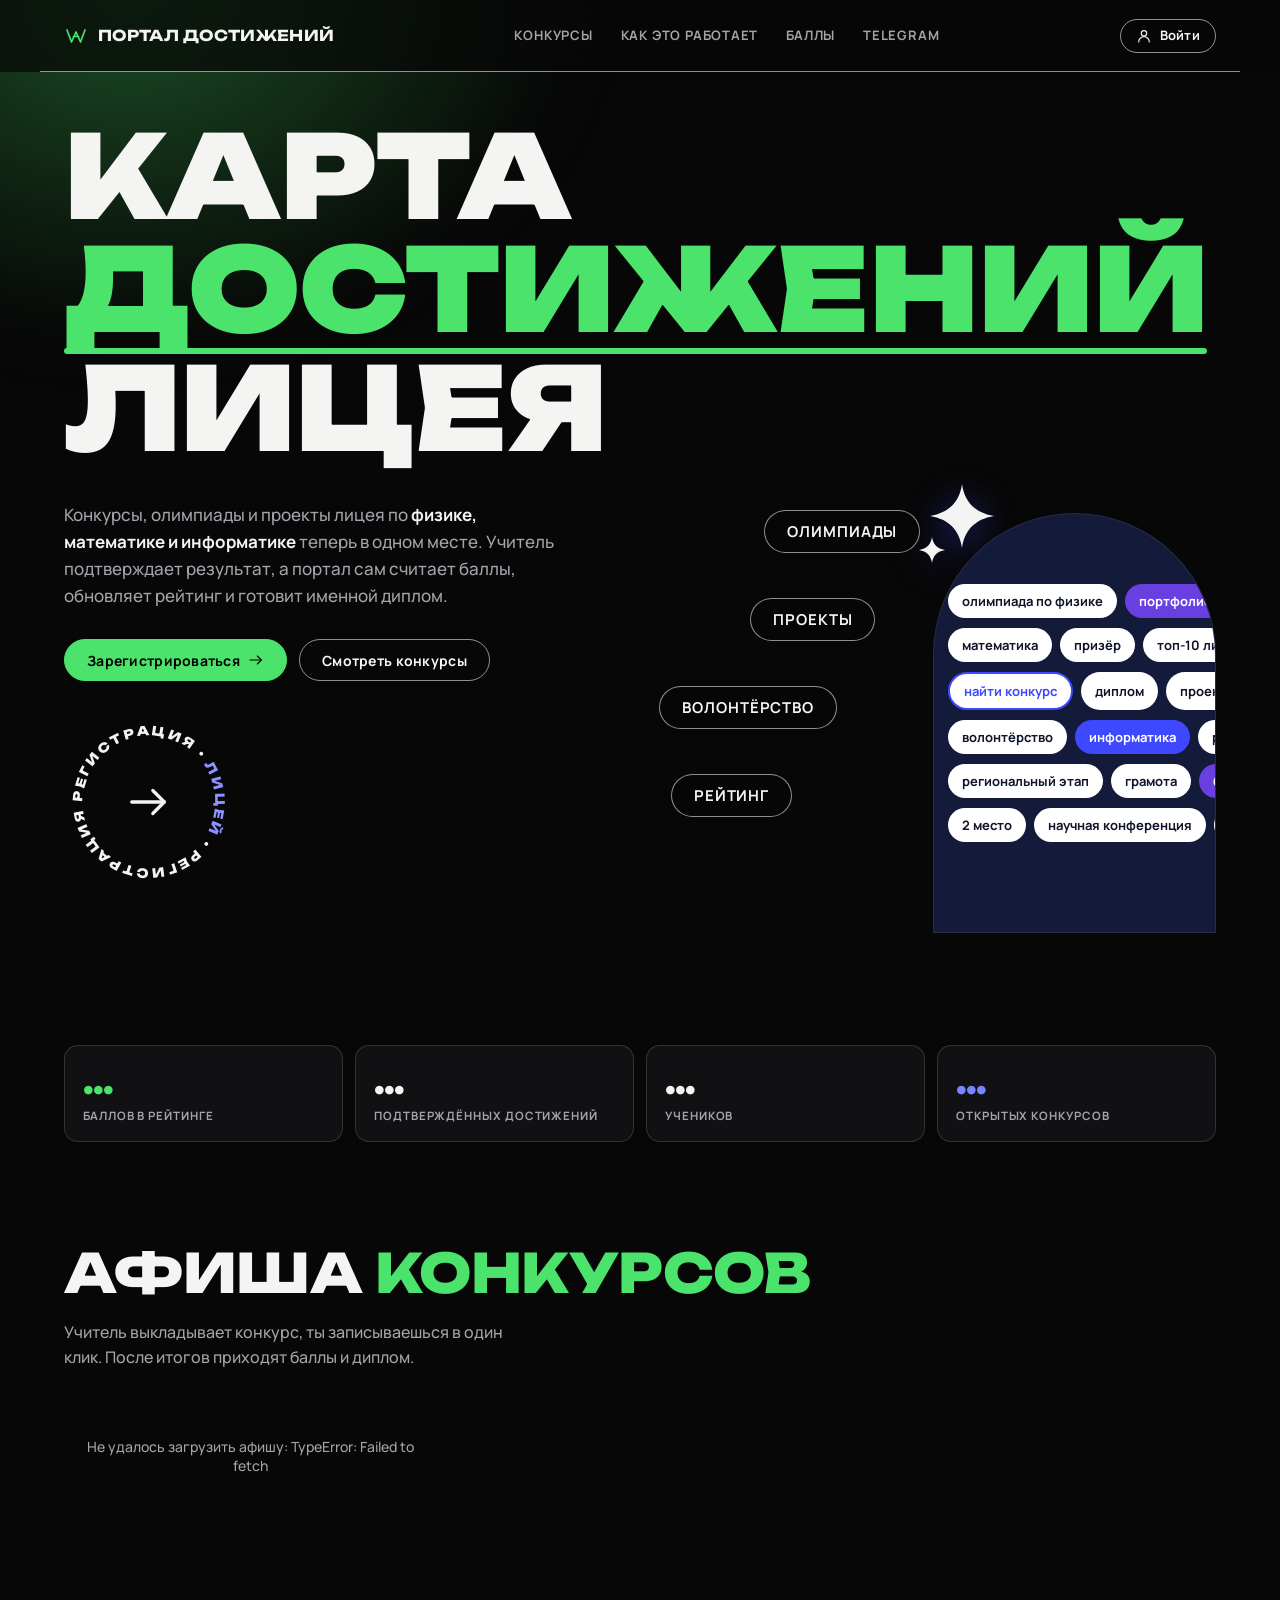
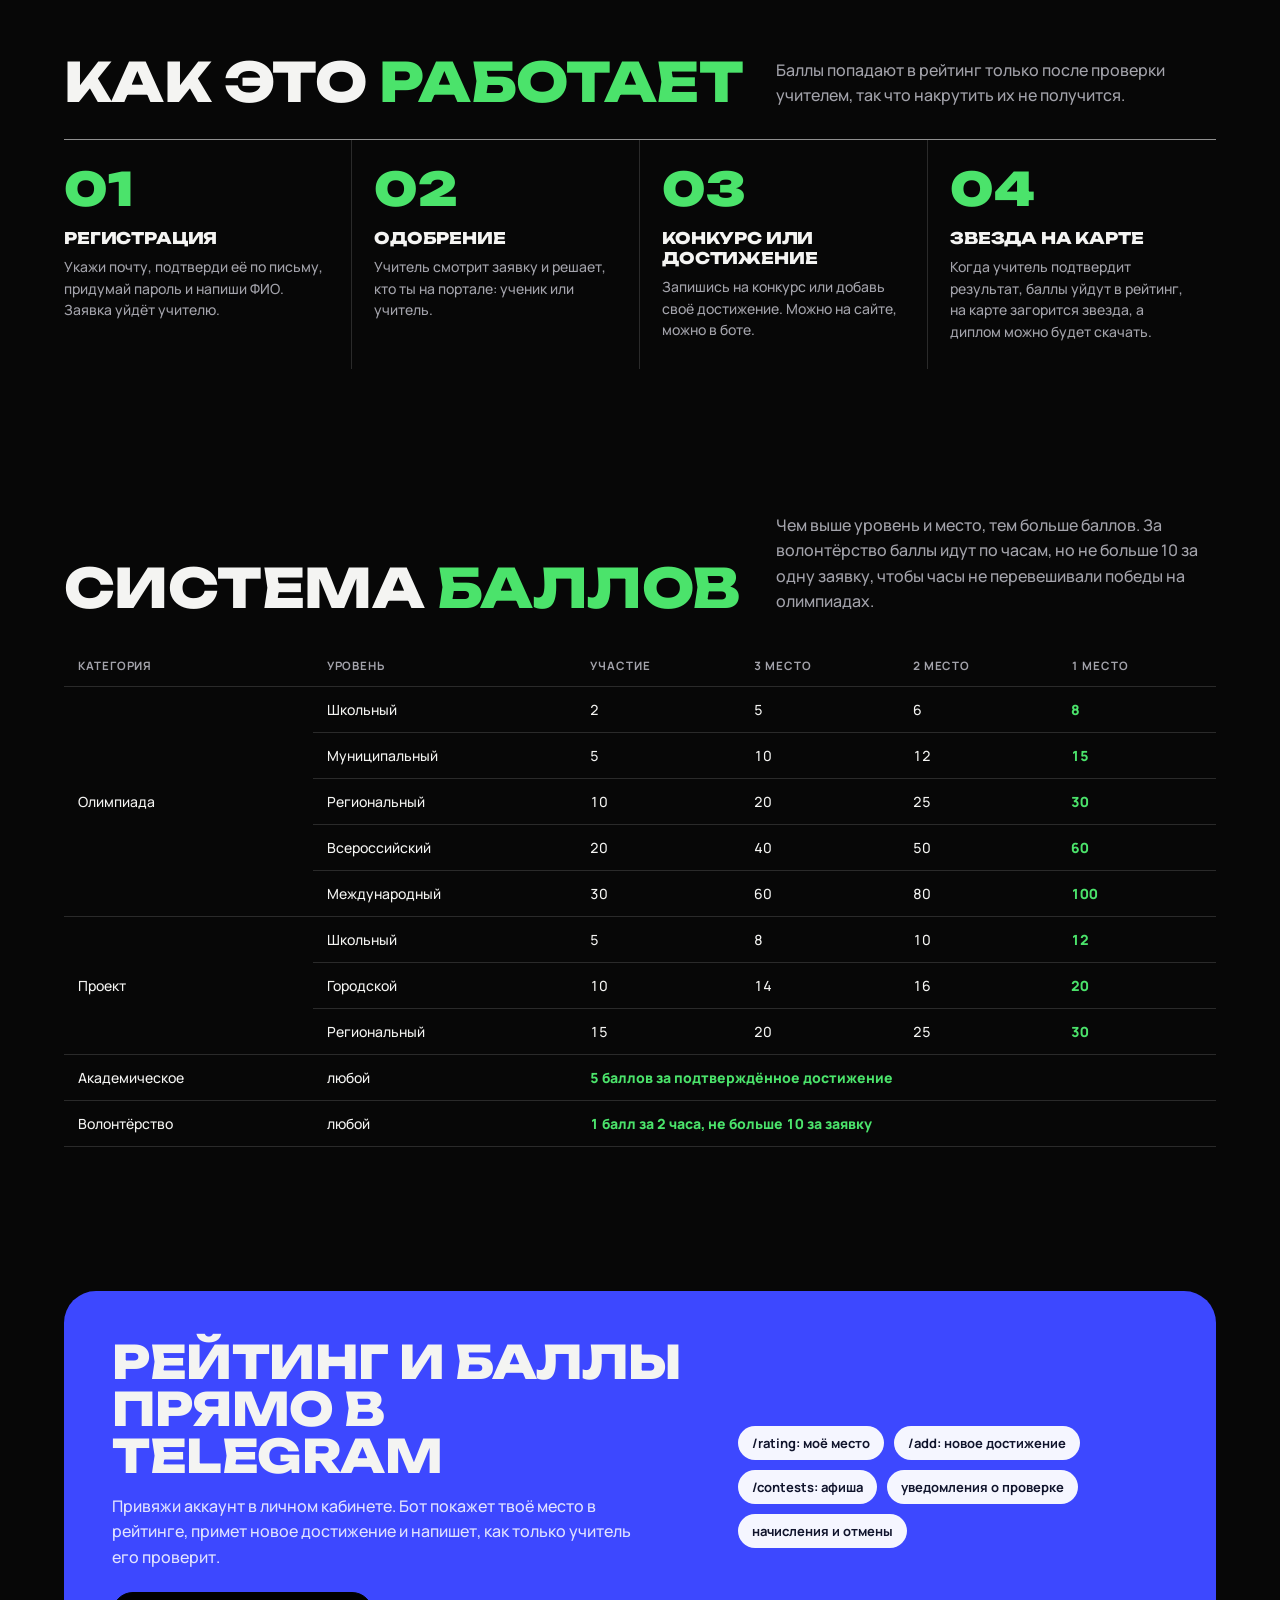
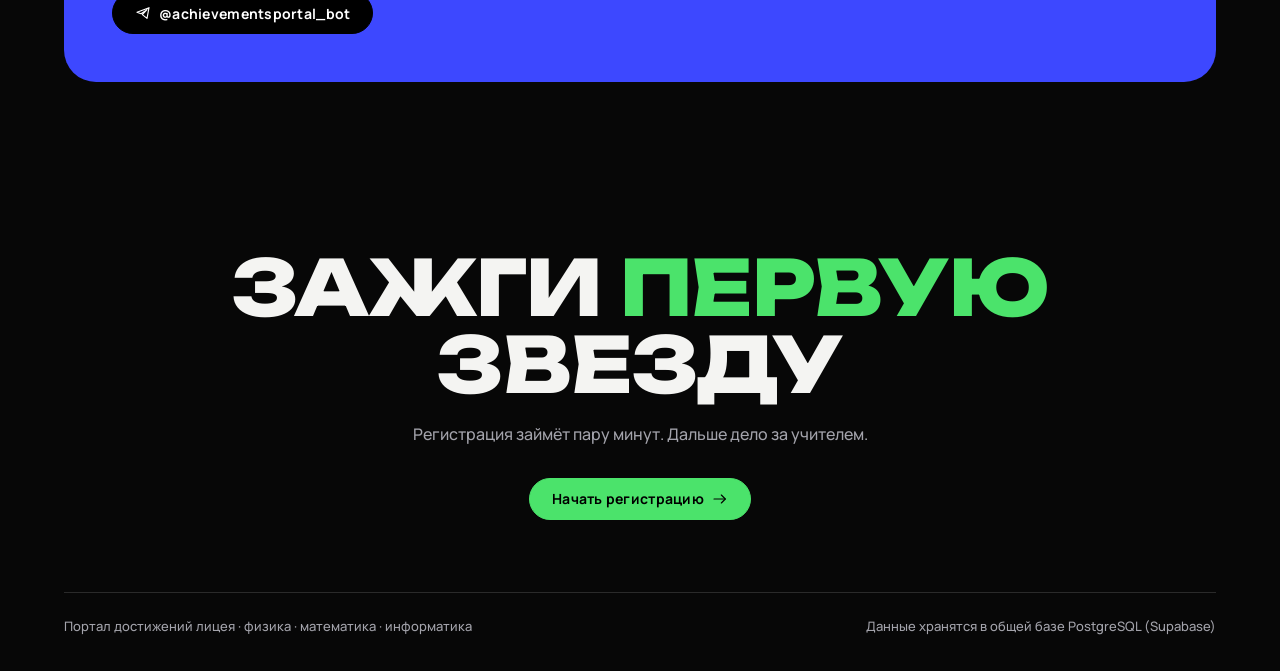
==== commit 1208f35a: "Правка текстов сайта и бота - Подписи на главной, входе и в кабинетах короче и понятнее - Даты конку" ====
--- a/index.html
+++ b/index.html
@@ -22,12 +22,14 @@
     </div>
   </nav>
 
+  <!-- ПОДСКАЗКА: главный экран. Текст заголовка «Карта достижений лицея», описание и кнопки — прямо здесь;
+       пилюли «Олимпиады/Проекты…» и теги в синей арке — ниже в .hero__stage; размеры — css «лендинг: hero». -->
   <header class="hero">
     <div class="container">
       <h1>Карта <span class="accent">достижений</span><br>лицея</h1>
       <div class="hero__grid">
       <div class="hero__copy">
-        <p class="hero__lead">Конкурсы, олимпиады и проекты по <strong>физике, математике и информатике</strong> в одном месте. Учитель подтверждает результат, портал начисляет баллы, строит рейтинг и выдаёт именной диплом.</p>
+        <p class="hero__lead">Конкурсы, олимпиады и проекты лицея по <strong>физике, математике и информатике</strong> теперь в одном месте. Учитель подтверждает результат, а портал сам считает баллы, обновляет рейтинг и готовит именной диплом.</p>
         <div class="hero__actions">
           <a href="login.html?tab=register" class="btn">Зарегистрироваться<svg class="icon"><use href="#icon-arrow-right"></use></svg></a>
           <a href="#contests" class="btn btn--outline">Смотреть конкурсы</a>
@@ -63,45 +65,49 @@
     </div>
   </header>
 
+  <!-- ПОДСКАЗКА: полоса из 4 чисел (баллы, достижения, ученики, конкурсы) — считает база функцией get_public_stats(), заполняет скрипт внизу страницы. -->
   <section class="section--tight">
     <div class="container stat-row" id="landing-stats">
-      <div class="stat stat--total"><strong id="stat-points">—</strong><span>баллов в рейтинге</span></div>
-      <div class="stat"><strong id="stat-achievements">—</strong><span>подтверждённых достижений</span></div>
-      <div class="stat"><strong id="stat-students">—</strong><span>учеников</span></div>
-      <div class="stat stat--physics"><strong id="stat-contests">—</strong><span>открытых конкурсов</span></div>
-    </div>
-  </section>
-
+      <div class="stat stat--total"><strong id="stat-points">…</strong><span>баллов в рейтинге</span></div>
+      <div class="stat"><strong id="stat-achievements">…</strong><span>подтверждённых достижений</span></div>
+      <div class="stat"><strong id="stat-students">…</strong><span>учеников</span></div>
+      <div class="stat stat--physics"><strong id="stat-contests">…</strong><span>открытых конкурсов</span></div>
+    </div>
+  </section>
+
+  <!-- ПОДСКАЗКА: афиша конкурсов. Карточки не пишутся руками: скрипт внизу берёт конкурсы из базы (их создаёт учитель в кабинете). -->
   <section class="section" id="contests">
     <div class="container">
       <div class="section-head">
         <h2>Афиша <span class="accent">конкурсов</span></h2>
-        <p>Учитель публикует конкурс, ты подаёшь заявку в один клик, а после итогов получаешь баллы и диплом.</p>
+        <p>Учитель выкладывает конкурс, ты записываешься в один клик. После итогов приходят баллы и диплом.</p>
       </div>
       <div class="contest-grid" id="contests-grid"><div class="empty-state">Загружаем афишу…</div></div>
     </div>
   </section>
 
+  <!-- ПОДСКАЗКА: «Как это работает» — 4 шага, текст правится прямо здесь. -->
   <section class="section" id="how">
     <div class="container">
       <div class="section-head">
         <h2>Как это <span class="accent">работает</span></h2>
-        <p>Ничего не попадает в рейтинг без проверки учителем, поэтому баллы нельзя накрутить.</p>
+        <p>Баллы попадают в рейтинг только после проверки учителем, так что накрутить их не получится.</p>
       </div>
       <div class="steps">
-        <div class="step"><div class="step__num">01</div><h3>Регистрация</h3><p>E-mail, код из письма, пароль и ФИО. Заявка уходит учителю.</p></div>
-        <div class="step"><div class="step__num">02</div><h3>Одобрение</h3><p>Учитель проверяет заявку и назначает роль: ученик или учитель.</p></div>
-        <div class="step"><div class="step__num">03</div><h3>Конкурс или достижение</h3><p>Подай заявку на конкурс или добавь своё достижение, на сайте или в боте.</p></div>
-        <div class="step"><div class="step__num">04</div><h3>Звезда на карте</h3><p>Учитель ставит результат: баллы в рейтинг, звезда на карту, диплом готов.</p></div>
-      </div>
-    </div>
-  </section>
-
+        <div class="step"><div class="step__num">01</div><h3>Регистрация</h3><p>Укажи почту, подтверди её по письму, придумай пароль и напиши ФИО. Заявка уйдёт учителю.</p></div>
+        <div class="step"><div class="step__num">02</div><h3>Одобрение</h3><p>Учитель смотрит заявку и решает, кто ты на портале: ученик или учитель.</p></div>
+        <div class="step"><div class="step__num">03</div><h3>Конкурс или достижение</h3><p>Запишись на конкурс или добавь своё достижение. Можно на сайте, можно в боте.</p></div>
+        <div class="step"><div class="step__num">04</div><h3>Звезда на карте</h3><p>Когда учитель подтвердит результат, баллы уйдут в рейтинг, на карте загорится звезда, а диплом можно будет скачать.</p></div>
+      </div>
+    </div>
+  </section>
+
+  <!-- ПОДСКАЗКА: таблица баллов — только для показа. Реальные баллы считает calc_points() в supabase/schema.sql; меняешь числа там — поправь и здесь. -->
   <section class="section" id="points">
     <div class="container">
       <div class="section-head">
         <h2>Система <span class="accent">баллов</span></h2>
-        <p>Чем выше уровень и место, тем больше баллов. Волонтёрство считается по часам с потолком в 10 баллов, чтобы количество не обесценивало качество.</p>
+        <p>Чем выше уровень и место, тем больше баллов. За волонтёрство баллы идут по часам, но не больше 10 за одну заявку, чтобы часы не перевешивали победы на олимпиадах.</p>
       </div>
       <div class="table-wrap">
         <table class="points-table">
@@ -115,26 +121,27 @@
             <tr><td rowspan="3">Проект</td><td>Школьный</td><td>5</td><td>8</td><td>10</td><td>12</td></tr>
             <tr><td>Городской</td><td>10</td><td>14</td><td>16</td><td>20</td></tr>
             <tr><td>Региональный</td><td>15</td><td>20</td><td>25</td><td>30</td></tr>
-            <tr><td>Академическое</td><td>—</td><td colspan="4">5 баллов за подтверждённое достижение</td></tr>
-            <tr><td>Волонтёрство</td><td>—</td><td colspan="4">1 балл за 2 часа, не больше 10 за заявку</td></tr>
+            <tr><td>Академическое</td><td>любой</td><td colspan="4">5 баллов за подтверждённое достижение</td></tr>
+            <tr><td>Волонтёрство</td><td>любой</td><td colspan="4">1 балл за 2 часа, не больше 10 за заявку</td></tr>
           </tbody>
         </table>
       </div>
     </div>
   </section>
 
+  <!-- ПОДСКАЗКА: синий баннер Telegram-бота; ссылка t.me/… ведёт на бота из js/config.js. -->
   <section class="section" id="bot">
     <div class="container">
       <div class="tg-banner">
         <div>
           <h2>Рейтинг и баллы<br>прямо в Telegram</h2>
-          <p>Привяжи аккаунт в личном кабинете, и бот покажет твоё место в рейтинге, примет новое достижение и сразу напишет, когда учитель его проверит.</p>
+          <p>Привяжи аккаунт в личном кабинете. Бот покажет твоё место в рейтинге, примет новое достижение и напишет, как только учитель его проверит.</p>
           <a class="btn" href="https://t.me/achievementsportal_bot" target="_blank" rel="noopener"><svg class="icon"><use href="#icon-telegram"></use></svg>@achievementsportal_bot</a>
         </div>
         <div class="tg-banner__list">
-          <span class="tag">/rating — моё место</span>
-          <span class="tag">/add — новое достижение</span>
-          <span class="tag">/contests — афиша</span>
+          <span class="tag">/rating: моё место</span>
+          <span class="tag">/add: новое достижение</span>
+          <span class="tag">/contests: афиша</span>
           <span class="tag">уведомления о проверке</span>
           <span class="tag">начисления и отмены</span>
         </div>
@@ -142,10 +149,11 @@
     </div>
   </section>
 
+  <!-- ПОДСКАЗКА: последний призыв «Зарегистрироваться» внизу страницы. -->
   <section class="final-cta">
     <div class="container">
       <h2>Зажги <span class="accent">первую</span><br>звезду</h2>
-      <p>Регистрация занимает пару минут, остальное подтвердит учитель.</p>
+      <p>Регистрация займёт пару минут. Дальше дело за учителем.</p>
       <a href="login.html?tab=register" class="btn">Начать регистрацию<svg class="icon"><use href="#icon-arrow-right"></use></svg></a>
     </div>
   </section>
@@ -159,6 +167,7 @@
   <script src="js/points.js"></script>
   <script src="js/common.js"></script>
   <script src="js/api.js"></script>
+  <!-- скрипт главной: загружает 4 числа статистики и афишу конкурсов из базы и вставляет их в разметку выше -->
   <script>
     // Лендинг публичный: статистика и афиша читаются без входа (anon-доступ по RLS).
     (async function initLanding() {
@@ -173,7 +182,7 @@
       const grid = document.getElementById('contests-grid');
       try {
         const contests = (await api.contests.list()).filter((c) => c.status !== 'finished');
-        if (!contests.length) { grid.innerHTML = '<div class="empty-state">Открытых конкурсов пока нет — загляни позже.</div>'; return; }
+        if (!contests.length) { grid.innerHTML = '<div class="empty-state">Открытых конкурсов пока нет. Загляни позже.</div>'; return; }
         grid.innerHTML = contests.map((c) => `
           <article class="contest-card">
             <div class="contest-card__meta">
@@ -183,7 +192,7 @@
             <h3>${escapeHtml(c.title)}</h3>
             <p>${escapeHtml(c.description)}</p>
             <div class="contest-card__footer">
-              <span class="contest-card__dates">${formatDate(c.startDate)} — ${formatDate(c.endDate)}</span>
+              <span class="contest-card__dates">${dateRange(c.startDate, c.endDate)}</span>
               <a class="btn btn--small" href="login.html">Участвовать</a>
             </div>
           </article>`).join('');
--- a/css/style.css
+++ b/css/style.css
@@ -1,3 +1,19 @@
+/* =====================================================================
+   style.css — весь внешний вид сайта (одна таблица стилей на 4 страницы).
+
+   ПОДСКАЗКА: где что менять
+   • Цвета всего сайта  → блок :root ниже (--green, --blue, --bg …).
+     Поменяешь --green — зелёным станут кнопки, подчёркивания, баллы, точки.
+   • Шрифты             → @font-face и --display (заголовки).
+   • Шапка сайта        → «шапка».          • Кнопки        → «кнопки-пилюли».
+   • Главный экран      → «лендинг: hero».  • Таблицы       → «таблицы».
+   • Вход/регистрация   → «вход/регистрация».
+   • Карта созвездий    → «карта созвездий». • Окна, тосты   → «модальные окна».
+   • Печать портфолио   → «печать портфолио».
+   • Телефон/планшет    → @media (max-width: 960px / 640px) в конце файла.
+   Стили применяются сразу: сохрани файл и обнови страницу (Ctrl+F5).
+   ===================================================================== */
+
 /* Шрифты — локально (assets/fonts), variable fonts: font-weight задан
    диапазоном, иначе браузер не находит жирные начертания. Unbounded —
    широкий жирный гротеск заголовков (как в референсе), Manrope — текст. */
@@ -8,29 +24,31 @@
 @font-face { font-family: "Manrope"; font-style: normal; font-weight: 200 800; font-display: swap; src: url("../assets/fonts/manrope-cyrillic-ext.woff2") format("woff2"); unicode-range: U+0460-052F, U+1C80-1C8A, U+20B4, U+2DE0-2DFF, U+A640-A69F, U+FE2E-FE2F; }
 @font-face { font-family: "Manrope"; font-style: normal; font-weight: 200 800; font-display: swap; src: url("../assets/fonts/manrope-latin.woff2") format("woff2"); unicode-range: U+0000-00FF, U+2000-206F, U+2122; }
 
+/* Дизайн-токены: каждая переменная используется по всему сайту.
+   Меняешь значение здесь — меняется везде, искать по файлу не нужно. */
 :root {
-  --bg: #070707;
-  --bg-elev: #111113;
-  --bg-elev-2: #19191d;
-  --line: rgba(255, 255, 255, 0.14);
-  --line-strong: rgba(255, 255, 255, 0.55);
-  --text: #f4f4f2;
-  --text-muted: #a3a3ab;
-  --green: #4be36b;
-  --green-glow: rgba(46, 140, 64, 0.55);
-  --blue: #3d48ff;
-  --blue-text: #8b93ff;
+  --bg: #070707;            /* фон страниц (почти чёрный) */
+  --bg-elev: #111113;       /* фон карточек, таблиц, окон */
+  --bg-elev-2: #19191d;     /* фон полей ввода и вложенных блоков */
+  --line: rgba(255, 255, 255, 0.14);        /* тонкие рамки и разделители */
+  --line-strong: rgba(255, 255, 255, 0.55); /* рамки контурных кнопок */
+  --text: #f4f4f2;          /* основной текст */
+  --text-muted: #a3a3ab;    /* второстепенный текст, подписи */
+  --green: #4be36b;         /* главный акцент: кнопки, подчёркивания, баллы */
+  --green-glow: rgba(46, 140, 64, 0.55);    /* зелёное свечение в углу страницы */
+  --blue: #3d48ff;          /* второй акцент: искры, баннер Telegram */
+  --blue-text: #8b93ff;     /* синий для текста на тёмном (читаемее, чем --blue) */
   --violet: #6a3fe0;
-  --navy: #141a3a;
-  --subj-physics: #7a84ff;
-  --subj-math: #4be36b;
-  --subj-cs: #d08cff;
-  --subj-other: #e4e4e7;
-  --state-approved: #4be36b;
-  --state-pending: #f6c652;
-  --state-rejected: #ff6b7a;
-  --radius: 22px;
-  --radius-sm: 14px;
+  --navy: #141a3a;          /* арка с тегами на главной */
+  --subj-physics: #7a84ff;  /* цвет физики: метки предметов и звёзды на карте */
+  --subj-math: #4be36b;     /* цвет математики */
+  --subj-cs: #d08cff;       /* цвет информатики */
+  --subj-other: #e4e4e7;    /* проекты и волонтёрство без предмета */
+  --state-approved: #4be36b; /* статус «Подтверждено» */
+  --state-pending: #f6c652;  /* статус «На проверке» */
+  --state-rejected: #ff6b7a; /* «Отклонено», ошибки в формах */
+  --radius: 22px;           /* скругление карточек; 0 — будут прямые углы */
+  --radius-sm: 14px;        /* скругление полей ввода */
   --ease-out: cubic-bezier(0.16, 1, 0.3, 1);
   --display: "Unbounded", "Segoe UI", sans-serif;
 }
@@ -106,6 +124,7 @@
 .hero__grid { display: grid; grid-template-columns: minmax(0, 0.9fr) minmax(0, 1.1fr); gap: 32px; margin-top: 28px; }
 .hero__copy { display: flex; flex-direction: column; }
 .hero__copy .badge-ring { position: relative; left: auto; bottom: auto; margin-top: 36px; }
+/* размер главного заголовка: clamp(минимум на телефоне, % ширины экрана, максимум) */
 .hero h1 { font-size: clamp(42px, 9vw, 120px); line-height: 0.98; font-weight: 900; }
 .hero h1 .accent { color: var(--green); display: inline-block; position: relative; padding-bottom: 6px; }
 .hero h1 .accent::after { content: ""; position: absolute; left: 0; right: 0; bottom: -2px; height: 6px; border-radius: 4px; background: var(--green); }
@@ -135,6 +154,8 @@
 .badge-ring .ring-blue { fill: var(--blue-text); }
 .badge-ring .ring-arrow { position: absolute; inset: 0; margin: auto; width: 46px; height: 46px; color: var(--text); transition: transform .2s var(--ease-out); }
 .badge-ring:hover .ring-arrow { transform: translateX(5px); color: var(--green); }
+/* скорость вращения круглого бейджа — «22s» в .badge-ring svg.ring выше
+   (меньше число — быстрее); дрейф тегов в арке — «18s» в .hero__arch-row */
 @keyframes spin-slow { to { transform: rotate(360deg); } }
 @keyframes drift { from { transform: translateX(0); } to { transform: translateX(-90px); } }
 
@@ -254,6 +275,12 @@
 .hint strong { color: var(--text); }
 .hint code { background: rgba(75, 227, 107, 0.14); color: var(--green); padding: 1px 7px; border-radius: 6px; font-weight: 700; }
 .error-text { color: var(--state-rejected); font-size: 13.5px; margin: 8px 0 0; min-height: 18px; }
+.error-text.shake { animation: error-shake .35s ease; }
+@keyframes error-shake {
+  0%, 100% { transform: translateX(0); }
+  25% { transform: translateX(-6px); }
+  75% { transform: translateX(6px); }
+}
 
 /* ---------- вход/регистрация ---------- */
 .auth-page { min-height: 100vh; display: grid; grid-template-columns: minmax(0, 1fr) minmax(0, 480px); }
@@ -280,6 +307,7 @@
 .constellation svg { display: block; width: 100%; height: auto; }
 .constellation__legend { display: flex; flex-wrap: wrap; gap: 8px; padding: 18px 18px 0; }
 .constellation__legend .subject { background: rgba(255, 255, 255, 0.08); }
+/* мерцание звёзд: 3.2s — длительность одного «вдоха»; scale и opacity — насколько сильно мерцает */
 .constellation__star { transform-box: fill-box; transform-origin: center; animation: star-twinkle 3.2s ease-in-out infinite; animation-delay: var(--twinkle-delay, 0s); }
 @keyframes star-twinkle { 0%, 100% { opacity: .82; transform: scale(.94) rotate(0deg); } 50% { opacity: 1; transform: scale(1.06) rotate(12deg); } }
 .constellation__empty { padding: 60px 20px; text-align: center; color: var(--text-muted); }
@@ -302,6 +330,7 @@
 .toast--error .icon { color: #000; }
 
 /* ---------- печать портфолио ---------- */
+/* Печать: что скрыть и как перекрасить, когда ученик жмёт «Портфолио в PDF» */
 @media print {
   body { background: #fff; color: #000; }
   .glow-page::before, .navbar, .tabs, .no-print, #toast-box { display: none !important; }
@@ -310,10 +339,12 @@
   .tab-panel { display: block !important; }
 }
 
+/* Если в системе включено «уменьшить движение» — все анимации выключаются */
 @media (prefers-reduced-motion: reduce) {
   *, *::before, *::after { animation: none !important; transition: none !important; }
 }
 
+/* Планшет и узкий ноутбук (до 960px): колонки складываются в одну */
 @media (max-width: 960px) {
   .hero__grid { grid-template-columns: 1fr; }
   .hero__stage { min-height: 0; }
@@ -327,6 +358,7 @@
   .auth-side { border-right: none; border-bottom: 1px solid var(--line); padding: 32px 24px; gap: 28px; }
   .auth-panel { padding: 32px 24px 48px; }
 }
+/* Телефон (до 640px): меньше отступы, бейджи и шрифты */
 @media (max-width: 640px) {
   .container { padding: 0 16px; }
   .navbar .container { padding-top: 10px; padding-bottom: 10px; }
